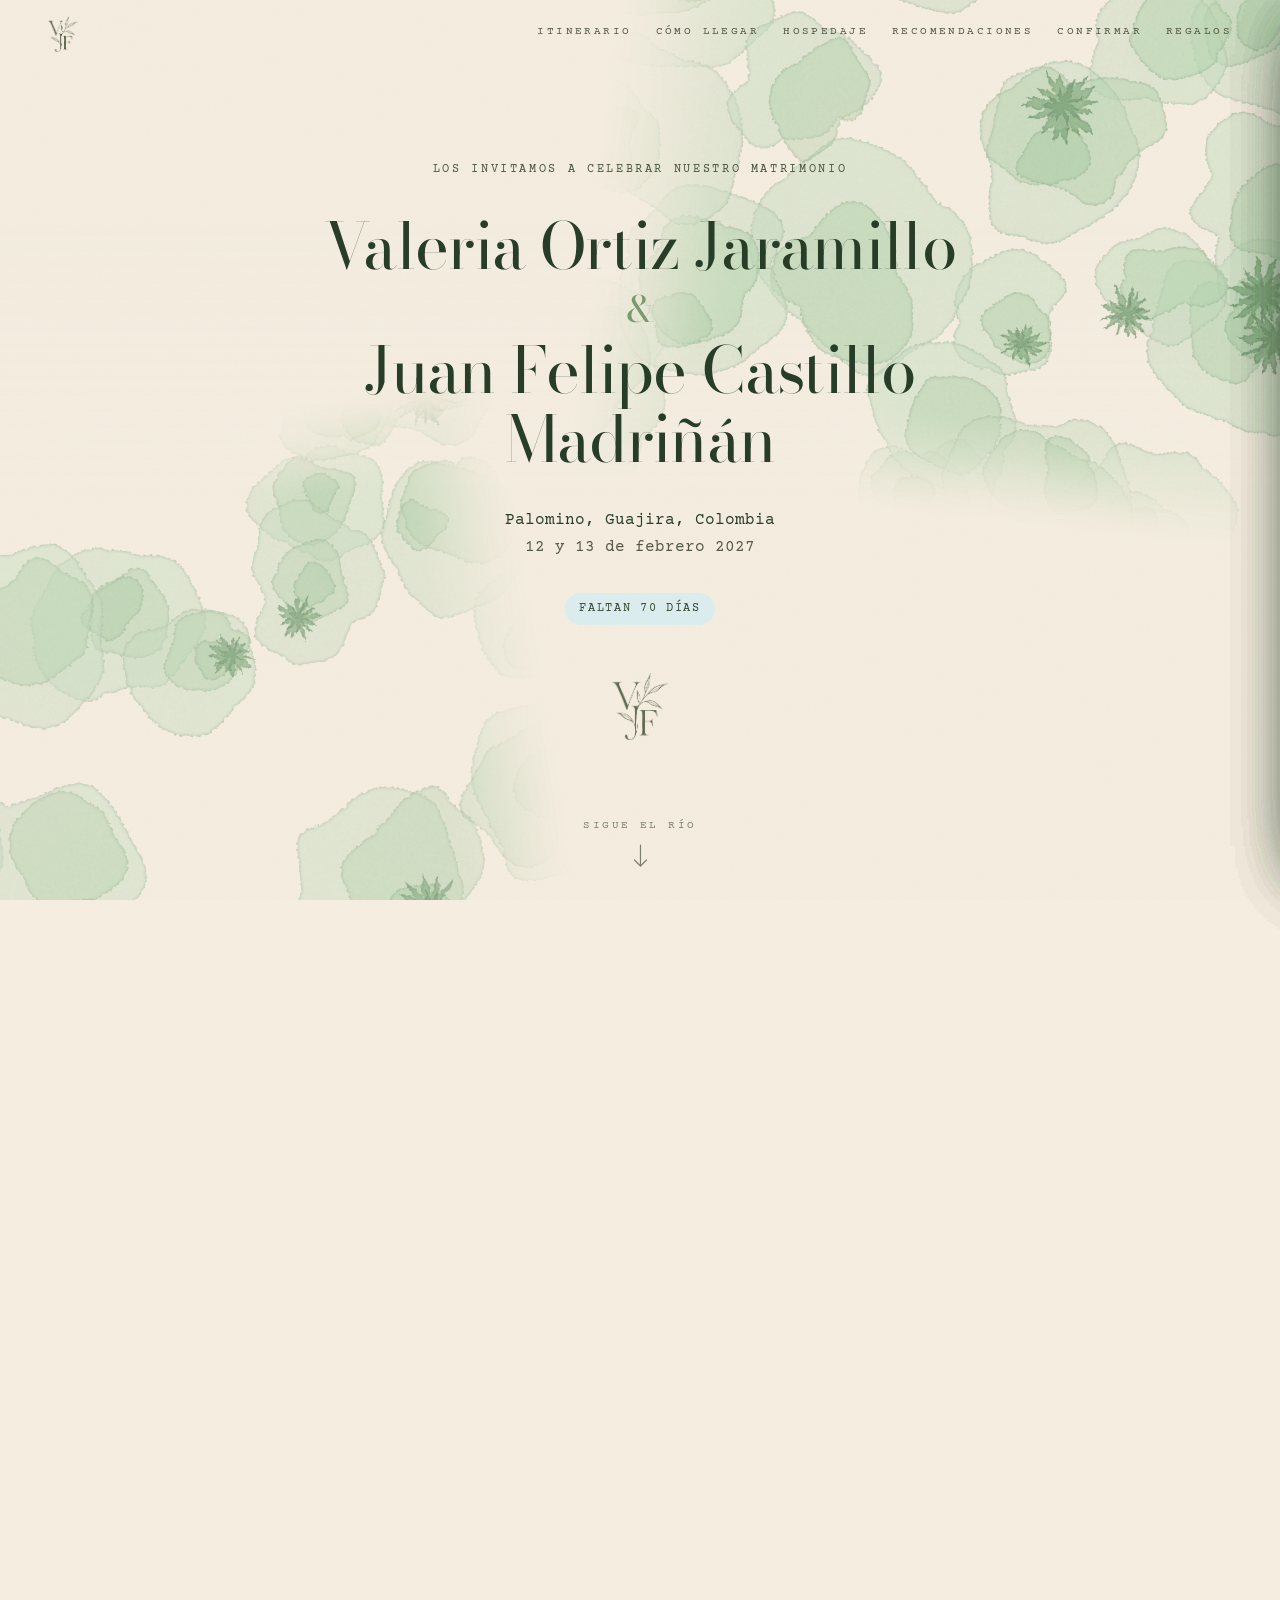
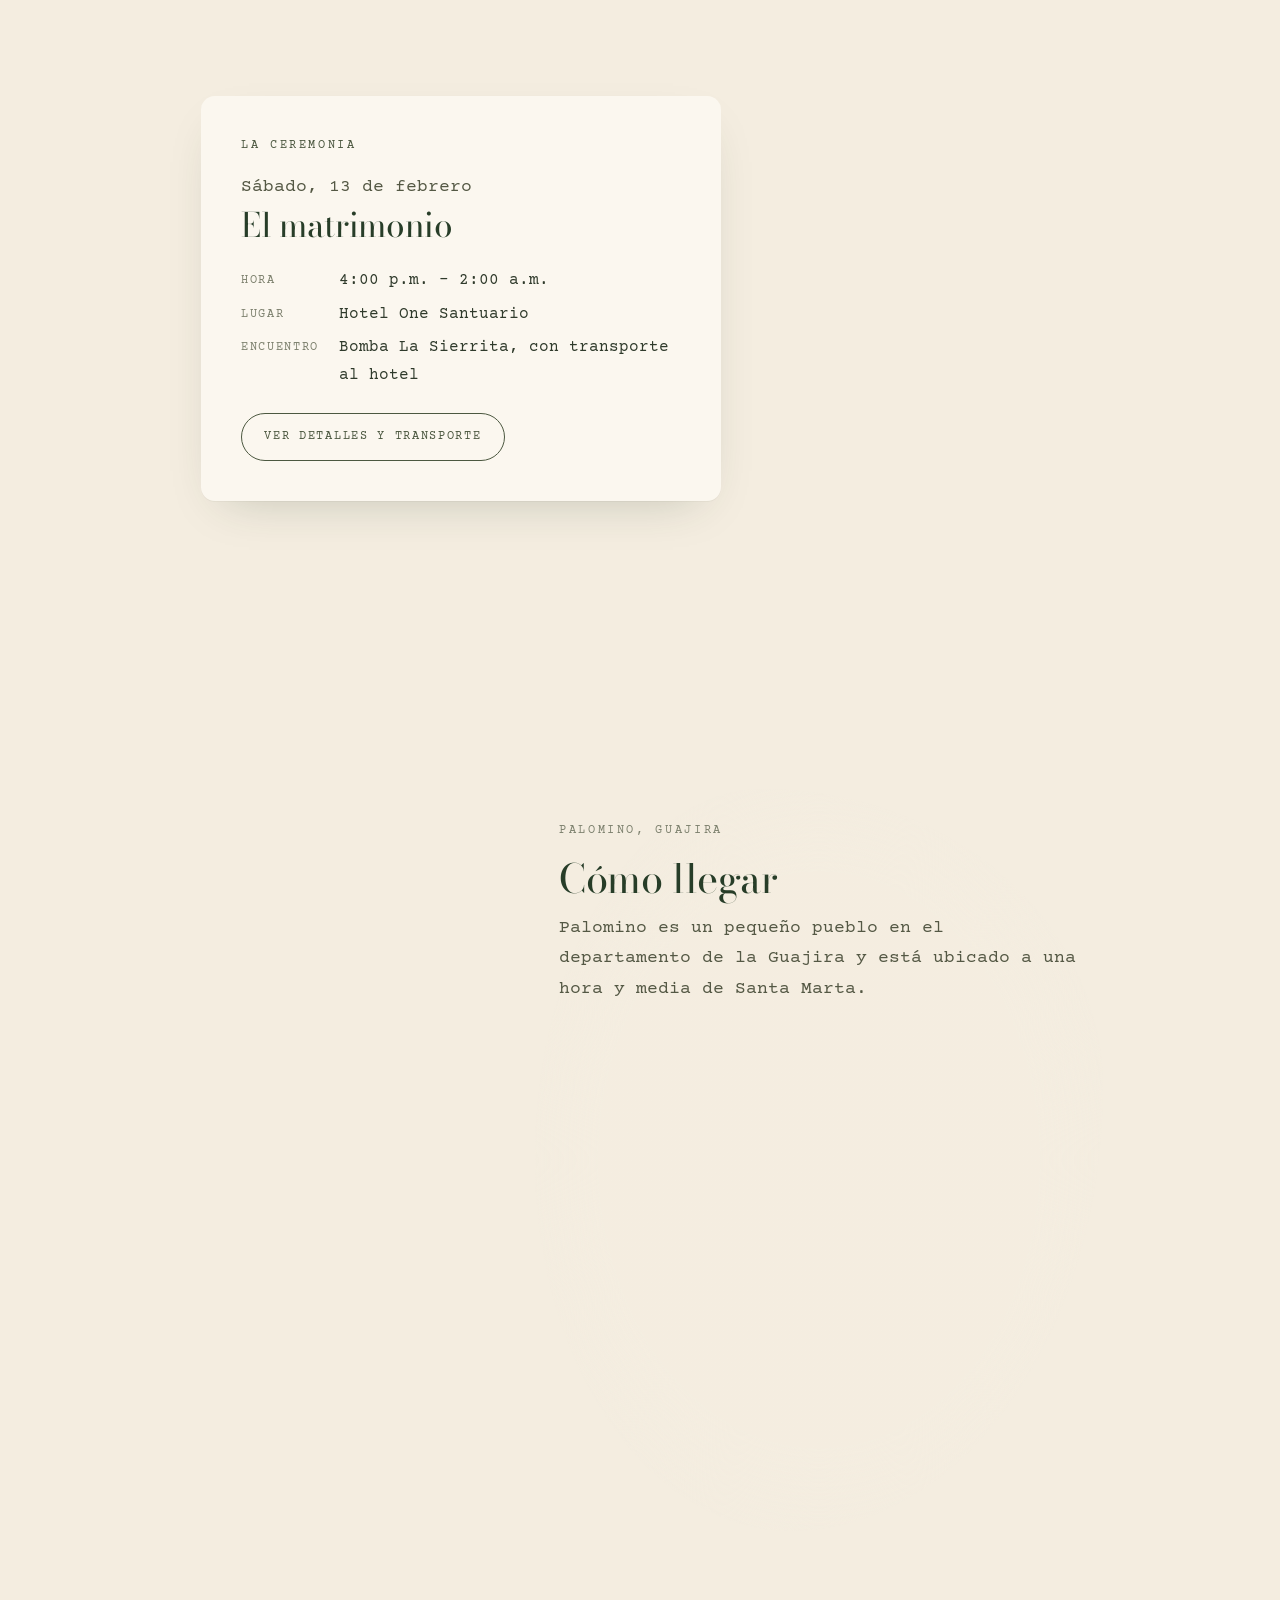
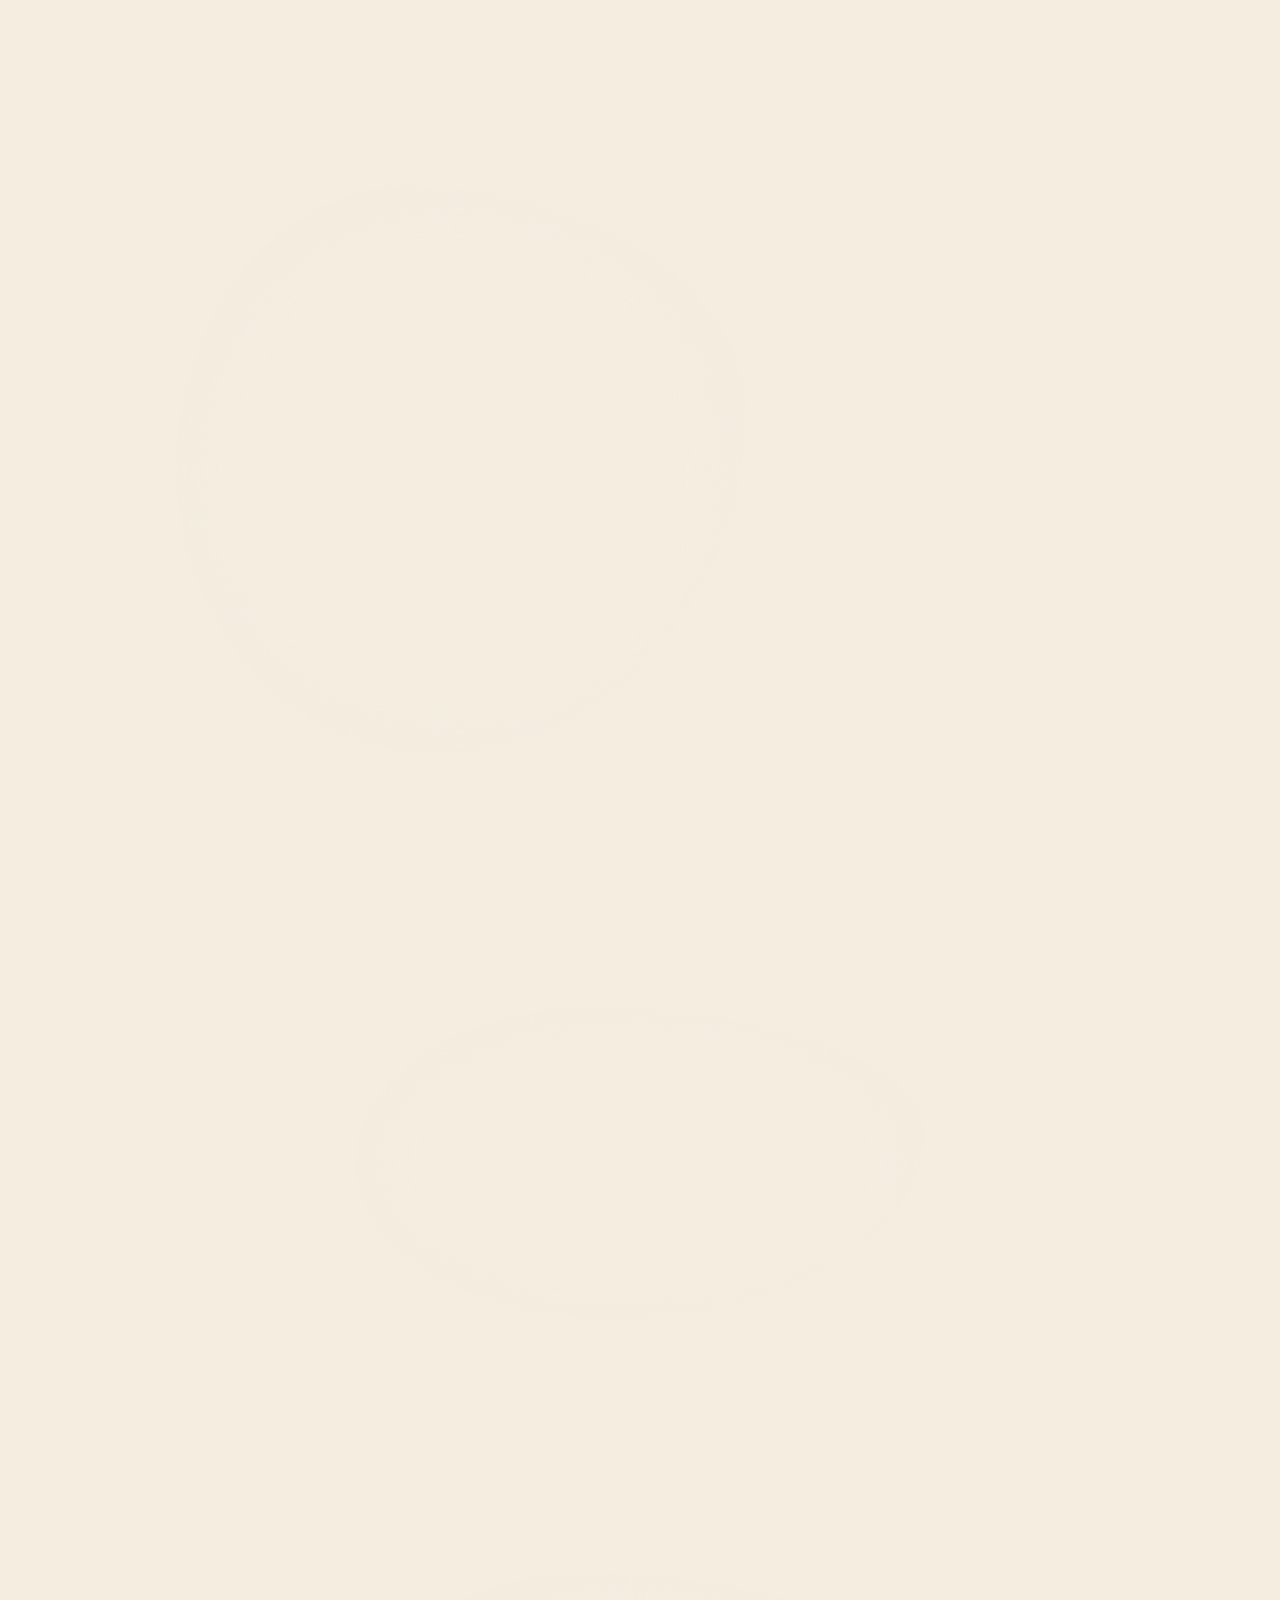
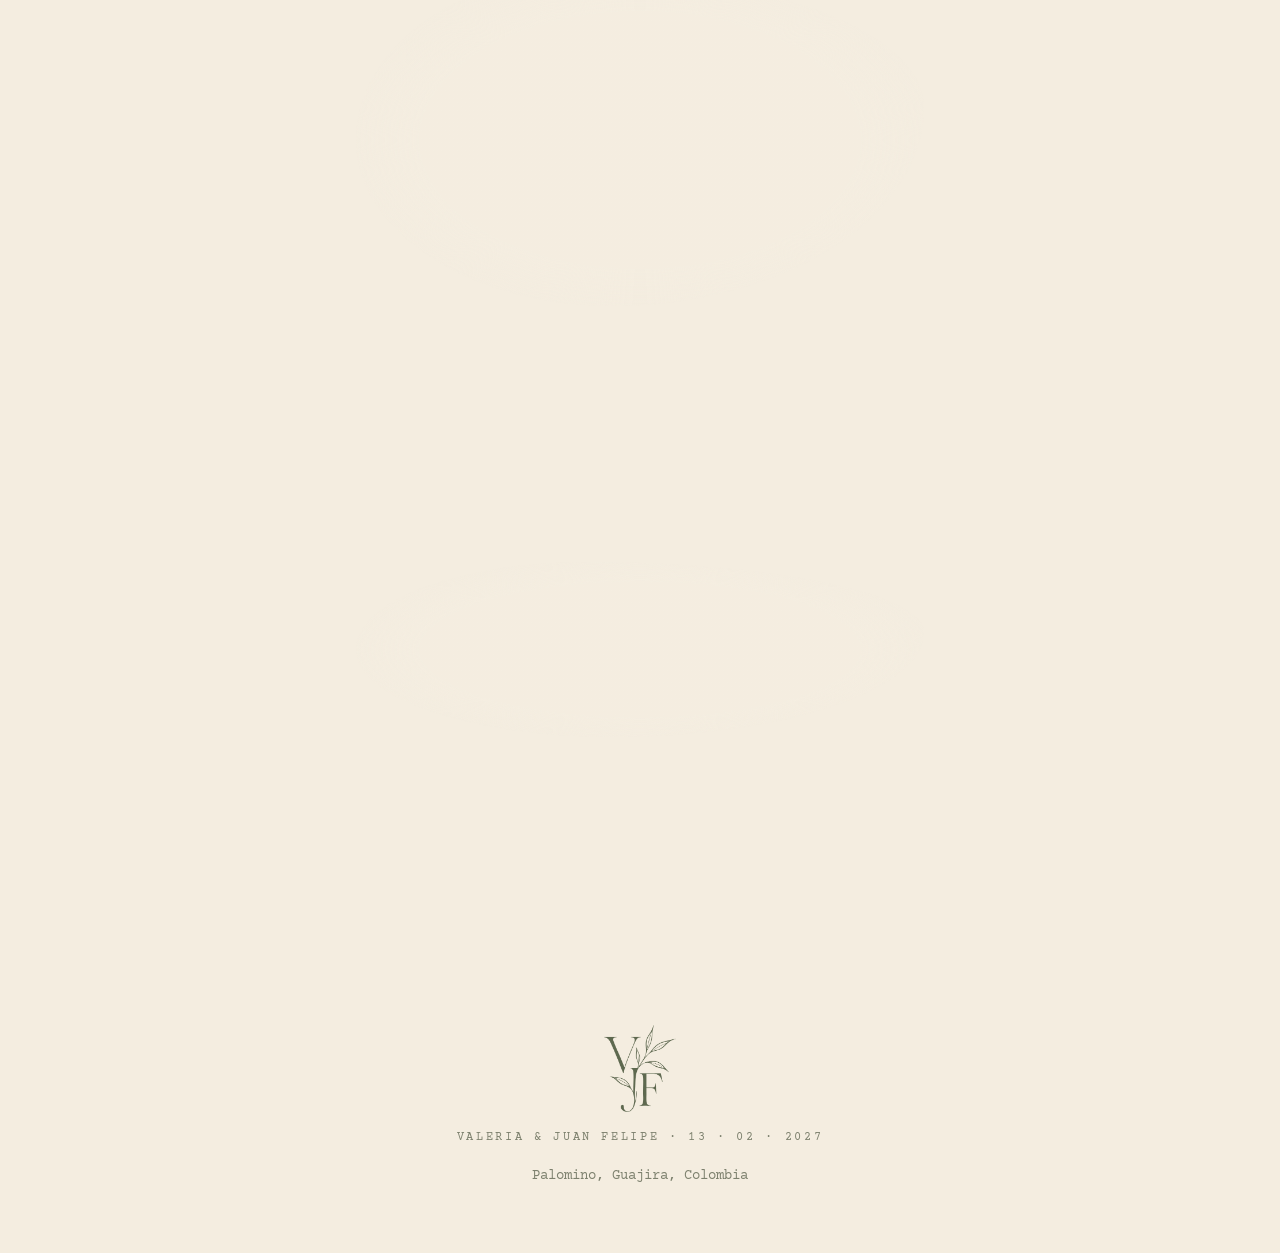
==== index.html @ 73ef0066 "Textos: itinerario, cómo vestirse dentro del matrimonio, cómo llegar con contactos, hospedaje, RSVP " ====
<!doctype html>
<html lang="es">
<head>
  <meta charset="utf-8">
  <meta name="viewport" content="width=device-width, initial-scale=1">
  <title>Valeria & Juan Felipe · 13 de febrero de 2027 · Palomino</title>
  <meta name="description" content="Valeria y Juan Felipe te invitan a celebrar su matrimonio en Palomino, Guajira, Colombia. 12 y 13 de febrero de 2027.">
  <link rel="icon" href="assets/img/logo-vjf.png" type="image/png">
  <link rel="preconnect" href="https://fonts.googleapis.com">
  <link rel="preconnect" href="https://fonts.gstatic.com" crossorigin>
  <link href="https://fonts.googleapis.com/css2?family=Bodoni+Moda:ital,opsz,wght@0,6..96,400;0,6..96,500;1,6..96,400&family=Courier+Prime:ital,wght@0,400;0,700;1,400&display=swap" rel="stylesheet">
  <link rel="stylesheet" href="css/tokens.css">
  <link rel="stylesheet" href="css/base.css">
  <link rel="stylesheet" href="css/components.css">
  <link rel="stylesheet" href="css/site.css">
</head>
<body>

<svg width="0" height="0" style="position:absolute" aria-hidden="true">
  <symbol id="i-leaf" viewBox="0 0 24 24"><path d="M4 20c0-9 5-15 16-16-1 11-7 16-16 16Z" fill="none" stroke="currentColor" stroke-width="1.2" stroke-linejoin="round"/><path d="M4 20c4-5 8-9 13-12" fill="none" stroke="currentColor" stroke-width="1.2" stroke-linecap="round"/></symbol>
  <symbol id="i-close" viewBox="0 0 24 24"><path d="M5 5l14 14M19 5L5 19" fill="none" stroke="currentColor" stroke-width="1.4" stroke-linecap="round"/></symbol>
  <symbol id="i-ext" viewBox="0 0 24 24"><path d="M7 17 17 7M9 7h8v8" fill="none" stroke="currentColor" stroke-width="1.4" stroke-linecap="round" stroke-linejoin="round"/></symbol>
  <symbol id="i-down" viewBox="0 0 14 24"><path d="M7 1v21M1 16l6 6 6-6" fill="none" stroke="currentColor" stroke-width="1.2" stroke-linecap="round" stroke-linejoin="round"/></symbol>
  <symbol id="i-vestido" viewBox="0 0 48 48"><path d="M18 6c0 4 2 6 6 6s6-2 6-6M18 6l-3 10 4 4M30 6l3 10-4 4M19 20c-4 6-8 14-9 22h28c-1-8-5-16-9-22M19 20h10M15 42c3-1 6-1 9-1s6 0 9 1" fill="none" stroke="currentColor" stroke-width="1.2" stroke-linecap="round" stroke-linejoin="round"/></symbol>
  <symbol id="i-guayabera" viewBox="0 0 48 48"><path d="M19 7h10l-5 6zM19 7l-9 4-3 10 7 2v17h20V23l7-2-3-10-9-4M19 7c0 5 5 9 5 9s5-4 5-9M24 16v24M17 25v12M31 25v12M20 25h2M26 25h2" fill="none" stroke="currentColor" stroke-width="1.2" stroke-linecap="round" stroke-linejoin="round"/></symbol>
  <symbol id="i-wa" viewBox="0 0 24 24"><path d="M12 3a9 9 0 0 0-7.8 13.5L3 21l4.6-1.2A9 9 0 1 0 12 3Z" fill="none" stroke="currentColor" stroke-width="1.3" stroke-linejoin="round"/><path d="M9 8.5c0 3.5 3 6.5 6.5 6.5l1-1.6-2-1-1 1a5 5 0 0 1-2.9-2.9l1-1-1-2L9 8.5Z" fill="currentColor"/></symbol>
</svg>

<nav class="nav" aria-label="Secciones">
  <a class="nav__brand" href="#inicio" aria-label="Inicio"><img src="assets/img/logo-vjf.png" alt="Monograma V y JF"></a>
  <div class="nav__links">
    <a href="#itinerario">Itinerario</a>
    <a href="#llegar">Cómo llegar</a>
    <a href="#hospedaje">Hospedaje</a>
    <a href="#recomendaciones">Recomendaciones</a>
    <a href="#rsvp">Confirmar</a>
    <a href="#regalos">Regalos</a>
  </div>
</nav>

<main class="stage" id="inicio">
  <!-- El río: se dibuja con JS siguiendo las secciones -->
  <svg class="river-master" id="river-master" aria-hidden="true"><path/></svg>
  <div class="river-reveal" id="river-reveal" aria-hidden="true"></div>
  <div class="flora" id="flora" aria-hidden="true"></div>

  <div class="section-wrap">

    <!-- ===================== HERO ===================== -->
    <header class="hero">
      <img class="hero__wash hero__wash--a" src="assets/img/wc/selva-01.png" alt="">
      <img class="hero__wash hero__wash--b" src="assets/img/wc/selva-02.png" alt="">
      <div class="hero__text reveal is-visible">
        <p class="eyebrow eyebrow--accent">Los invitamos a celebrar nuestro matrimonio</p>
        <div class="hero__names">
          <h1 class="display display--names">Valeria Ortiz Jaramillo</h1>
          <span class="display display--names hero__amp" aria-hidden="true">&amp;</span>
          <span class="sr-only">y</span>
          <h1 class="display display--names">Juan Felipe Castillo Madriñán</h1>
        </div>
        <p class="hero__place mono">
          <strong>Palomino, Guajira, Colombia</strong><br>
          12 y 13 de febrero 2027
        </p>
        <p class="hero__count"><span class="chip chip--river" id="countdown">Faltan … días</span></p>
        <img class="hero__mono" src="assets/img/logo-vjf.png" alt="">
      </div>
      <a class="hero__cue" href="#itinerario">Sigue el río <svg><use href="#i-down"/></svg></a>
    </header>

    <!-- ===================== ITINERARIO ===================== -->
    <section class="section section--left" id="itinerario" data-river="left">
      <div class="section__inner">
        <div class="section__head reveal">
          <p class="eyebrow">Dos días junto al río</p>
          <h2 class="display display--section">Itinerario</h2>
          <p class="lead">Un viernes para relajarse y un sábado para celebrar.</p>
        </div>

        <div class="days">
          <article class="paper day reveal" style="--i:1">
            <p class="eyebrow eyebrow--accent">Antes del sí</p>
            <p class="day__date">Viernes, 12 de febrero</p>
            <h3 class="display day__title">Tubbing por el río Don Diego</h3>
            <dl class="facts">
              <dt>Hora</dt>
              <dd>1:00 p.m. – 6:00 p.m.</dd>
              <dt>Encuentro</dt>
              <dd>Bomba de gasolina La Sierrita, Palomino</dd>
            </dl>
            <p class="day__actions"><button class="btn" data-drawer-open="drawer-viernes">Ver detalles y qué llevar</button></p>
          </article>

          <article class="paper day reveal" style="--i:2">
            <p class="eyebrow eyebrow--accent">La ceremonia</p>
            <p class="day__date">Sábado, 13 de febrero</p>
            <h3 class="display day__title">El matrimonio</h3>
            <dl class="facts">
              <dt>Hora</dt>
              <dd>4:00 p.m. – 2:00 a.m.</dd>
              <dt>Lugar</dt>
              <dd>Hotel One Santuario</dd>
              <dt>Encuentro</dt>
              <dd>Bomba La Sierrita, con transporte al hotel</dd>
            </dl>
            <p class="day__actions"><button class="btn" data-drawer-open="drawer-sabado">Ver detalles y transporte</button></p>
          </article>
        </div>
      </div>
    </section>

    <!-- ===================== CÓMO LLEGAR ===================== -->
    <section class="section section--right" id="llegar" data-river="right">
      <div class="section__inner veil">
        <div class="section__head reveal">
          <p class="eyebrow">Palomino, Guajira</p>
          <h2 class="display display--section">Cómo llegar</h2>
          <p class="lead">Palomino es un pequeño pueblo en el departamento de la Guajira y está ubicado a una hora y media de Santa Marta.</p>
        </div>
        <ol class="route reveal" style="--i:1">
          <li class="route__step"><div><b class="display display--sub">Vuela a Santa Marta</b><p class="small soft">Aeropuerto Simón Bolívar (SMR).</p></div></li>
          <li class="route__step"><div><b class="display display--sub">Llega hasta Palomino</b><p class="small soft">Puedes llegar en taxi, van o bus público desde el round point de Mamatoco.</p>
            <p class="small soft" style="margin-top: var(--s-2)">Para reservar un taxi o una van para varias personas sugerimos contactar a:</p>
            <ul class="contacts small">
              <li>Euclides · <a class="link" href="https://wa.me/573003419114" target="_blank" rel="noopener">+57 300 341 9114</a></li>
              <li>Jhon · <a class="link" href="https://wa.me/573024433691" target="_blank" rel="noopener">+57 302 443 3691</a></li>
              <li>Carlos · <a class="link" href="https://wa.me/573205939025" target="_blank" rel="noopener">+57 320 593 9025</a></li>
            </ul></div></li>
          <li class="route__step"><div><b class="display display--sub">Encuéntranos en la Bomba La Sierrita</b><p class="small soft">Nuestro punto de encuentro los dos días.</p></div></li>
        </ol>
        <p class="cluster reveal" style="--i:2; margin-top: var(--s-6)">
          <button class="btn" data-drawer-open="drawer-mapa">Ver mapa</button>
          <button class="btn btn--ghost" data-drawer-open="drawer-transporte">Transporte a la ceremonia</button>
        </p>
      </div>
    </section>

    <!-- ===================== HOSPEDAJE ===================== -->
    <section class="section section--left" id="hospedaje" data-river="left">
      <div class="section__inner veil">
        <div class="section__head reveal">
          <p class="eyebrow">Quédate en Palomino</p>
          <h2 class="display display--section">Dónde hospedarse</h2>
          <p class="lead">Hay muchos hoteles y hostales y estos son nuestros recomendados.</p>
        </div>
        <ul class="list-cards reveal" style="--i:1">
          <li class="list-card"><div><span class="list-card__title">Casa Coraje</span><p class="meta">15% de descuento para invitados</p></div><a class="btn btn--ghost" href="https://www.instagram.com/casacoraje/" target="_blank" rel="noopener">Ver <svg><use href="#i-ext"/></svg></a></li>
          <li class="list-card"><div><span class="list-card__title">Naio Hotels</span><p class="meta">Palomino</p></div><a class="btn btn--ghost" href="https://www.naiohotels.com/es/" target="_blank" rel="noopener">Ver <svg><use href="#i-ext"/></svg></a></li>
          <li class="list-card"><div><span class="list-card__title">Casa del Pavo Real</span><p class="meta">Palomino</p></div><a class="btn btn--ghost" href="https://www.casadelpavoreal.com/" target="_blank" rel="noopener">Ver <svg><use href="#i-ext"/></svg></a></li>
        </ul>
      </div>
    </section>

    <!-- ===================== RECOMENDACIONES ===================== -->
    <section class="section section--center" id="recomendaciones" data-river="center">
      <div class="section__inner veil">
        <div class="section__head reveal">
          <p class="eyebrow">Planes en Palomino</p>
          <h2 class="display display--section">Recomendaciones</h2>
        </div>
        <div class="leaf-rule reveal" style="--i:1"><svg><use href="#i-leaf"/></svg></div>
        <p class="reveal" style="--i:2; margin-top: var(--s-5)">Cuando se acerque la fecha te recomendaremos planes, restaurantes y actividades para hacer en tu visita a Palomino.</p>
      </div>
    </section>

    <!-- ===================== RSVP ===================== -->
    <section class="section section--center" id="rsvp" data-river="center">
      <div class="section__inner rsvp veil">
        <div class="reveal">
          <p class="eyebrow">Queremos saber que vienes</p>
          <h2 class="display display--section" style="margin-top:.5rem">Confirma tu asistencia</h2>
          <p class="lead" style="margin-top: var(--s-4)">Haz click acá para confirmar tu asistencia. Te recomendamos avisarnos antes del 10 de diciembre.</p>
        </div>
        <div class="rsvp__actions reveal" style="--i:1">
          <a class="btn btn--solid" href="https://wa.me/573144828764?text=Hola%2C%20confirmo%20mi%20asistencia%20al%20matrimonio%20de%20Valeria%20y%20Juan%20Felipe" target="_blank" rel="noopener"><svg><use href="#i-wa"/></svg> Confirmar por WhatsApp</a>
        </div>
      </div>
    </section>

    <!-- ===================== REGALOS ===================== -->
    <section class="section section--center" id="regalos" data-river="center">
      <div class="section__inner veil" style="text-align:center">
        <div class="section__head reveal">
          <p class="eyebrow">Regalos</p>
          <h2 class="display display--section">Lluvia de sobres</h2>
        </div>
      </div>
    </section>

  </div>
</main>

<footer class="footer">
  <img src="assets/img/logo-vjf.png" alt="Monograma V y JF">
  <p class="eyebrow">Valeria &amp; Juan Felipe · 13 · 02 · 2027</p>
  <p class="meta">Palomino, Guajira, Colombia</p>
</footer>

<!-- ===================== DRAWERS ===================== -->
<div class="drawer-backdrop" data-drawer-close></div>

<aside class="drawer" id="drawer-viernes" aria-hidden="true" aria-labelledby="drawer-viernes-title">
  <div class="drawer__head">
    <div><p class="eyebrow">Viernes 12 · 1:00 p.m.</p><h3 class="display display--sub" id="drawer-viernes-title">Tubbing por el río Don Diego</h3></div>
    <button class="drawer__close" data-drawer-close aria-label="Cerrar"><svg><use href="#i-close"/></svg></button>
  </div>
  <div class="drawer__body stack-lg">
    <div class="stack">
      <p class="soft">Te invitamos a disfrutar una tarde en el río, en un plan que nos encanta.</p>
      <p>Entre monos aulladores y garzas de colores, rodeados de primos, tíos y amigos, recorreremos lentamente el río en neumáticos hasta llegar a su encuentro con el mar. Luego disfrutaremos de una tarde de playa con música, empanadas y cerveza.</p>
    </div>
    <dl class="facts">
      <dt>Encuentro</dt>
      <dd>Bomba de gasolina La Sierrita, Palomino · <a class="link" href="https://www.google.com/maps/search/Bomba+La+Sierrita+Palomino" target="_blank" rel="noopener">ver en Google Maps</a></dd>
      <dt>Cómo es</dt>
      <dd>Saldremos todos juntos en un bus hasta el río Don Diego. Después, haremos una caminata suave de unos 25 minutos por la Sierra hasta una playa escondida donde arrancaremos el descenso por el río.</dd>
    </dl>
    <div>
      <p class="eyebrow eyebrow--accent">¿Qué llevar?</p>
      <ul class="checklist">
        <li>Vestido de baño</li>
        <li>Sombrero</li>
        <li>Recomendamos camiseta manga larga para protegerse del sol</li>
        <li>Lo que no quieras mojar podrá ir en una lancha</li>
      </ul>
    </div>
  </div>
</aside>

<aside class="drawer" id="drawer-sabado" aria-hidden="true" aria-labelledby="drawer-sabado-title">
  <div class="drawer__head">
    <div><p class="eyebrow">Sábado 13 · 4:00 p.m.</p><h3 class="display display--sub" id="drawer-sabado-title">El matrimonio</h3></div>
    <button class="drawer__close" data-drawer-close aria-label="Cerrar"><svg><use href="#i-close"/></svg></button>
  </div>
  <div class="drawer__body stack-lg">
    <div class="stack">
      <p>Inmersos en el corazón de la Sierra, en una playa de río, y con la naturaleza de testigo, se llevará a cabo la ceremonia a las 4:00 p.m. La fiesta sigue hasta las 2:00 a.m.</p>
    </div>
    <dl class="facts">
      <dt>Lugar</dt><dd>Hotel One Santuario, a 2 km de la principal, frente al río Palomino · <a class="link" href="https://maps.app.goo.gl/7ZkuoeTQYC2sWVmMA" target="_blank" rel="noopener">ver en Google Maps</a></dd>
      <dt>Encuentro</dt><dd>Bomba de gasolina La Sierrita, Palomino · <a class="link" href="https://www.google.com/maps/search/Bomba+La+Sierrita+Palomino" target="_blank" rel="noopener">ver en Google Maps</a></dd>
      <dt>Tiempo</dt><dd>De la bomba al hotel son unos 30 minutos. Planea con tiempo.</dd>
    </dl>
    <div>
      <p class="eyebrow eyebrow--accent">Transporte</p>
      <p>La carretera al hotel es de difícil acceso. Para quienes requieran transporte, el equipo de logística se comunicará con ustedes para coordinar las camionetas desde la Bomba La Sierrita. Ese mismo transporte los regresará en la noche a su hotel.</p>
    </div>
    <div>
      <p class="eyebrow eyebrow--accent">Cómo vestirse</p>
      <p>La ceremonia es sobre arena y piedritas, a la orilla del agua.</p>
      <p class="cluster" style="margin-top: var(--s-3)">
        <button class="btn" data-drawer-open="drawer-mujeres">Mujeres</button>
        <button class="btn" data-drawer-open="drawer-hombres">Hombres</button>
      </p>
    </div>
  </div>
</aside>

<aside class="drawer" id="drawer-transporte" aria-hidden="true" aria-labelledby="drawer-transporte-title">
  <div class="drawer__head">
    <div><p class="eyebrow">Sábado 13</p><h3 class="display display--sub" id="drawer-transporte-title">Transporte a la ceremonia</h3></div>
    <button class="drawer__close" data-drawer-close aria-label="Cerrar"><svg><use href="#i-close"/></svg></button>
  </div>
  <div class="drawer__body stack-lg">
    <p>El Hotel One Santuario está a 2 kilómetros de la principal por una carretera de difícil acceso. Por eso ofrecemos transporte desde nuestro punto de encuentro.</p>
    <ol class="route">
      <li class="route__step"><div><b class="display display--sub">Llega a la Bomba La Sierrita</b><p class="small soft">En Palomino, sobre la Troncal. Calcula unos 30 minutos desde allí hasta el hotel.</p></div></li>
      <li class="route__step"><div><b class="display display--sub">Sube a las camionetas</b><p class="small soft">El equipo de logística se comunicará contigo para coordinar la hora de salida.</p></div></li>
      <li class="route__step"><div><b class="display display--sub">Regreso en la noche</b><p class="small soft">El mismo transporte te lleva de vuelta a tu hotel.</p></div></li>
    </ol>
    <p class="cluster">
      <a class="btn" href="https://www.google.com/maps/search/Bomba+La+Sierrita+Palomino" target="_blank" rel="noopener">Bomba La Sierrita <svg><use href="#i-ext"/></svg></a>
      <a class="btn" href="https://maps.app.goo.gl/7ZkuoeTQYC2sWVmMA" target="_blank" rel="noopener">Hotel One Santuario <svg><use href="#i-ext"/></svg></a>
    </p>
  </div>
</aside>

<aside class="drawer" id="drawer-mapa" aria-hidden="true" aria-labelledby="drawer-mapa-title">
  <div class="drawer__head">
    <div><p class="eyebrow">Mapa</p><h3 class="display display--sub" id="drawer-mapa-title">Palomino y alrededores</h3></div>
    <button class="drawer__close" data-drawer-close aria-label="Cerrar"><svg><use href="#i-close"/></svg></button>
  </div>
  <div class="drawer__body stack">
    <iframe class="map-frame" title="Mapa de Palomino" loading="lazy" referrerpolicy="no-referrer-when-downgrade" src="https://www.google.com/maps?q=Palomino,+La+Guajira,+Colombia&z=13&output=embed"></iframe>
    <dl class="facts">
      <dt>Encuentro</dt><dd>Bomba de gasolina La Sierrita, sobre la Troncal, en Palomino.</dd>
      <dt>Ceremonia</dt><dd>Hotel One Santuario, a 2 km de la principal, frente al río Palomino · <a class="link" href="https://maps.app.goo.gl/7ZkuoeTQYC2sWVmMA" target="_blank" rel="noopener">ver en Google Maps</a></dd>
      <dt>Tubbing</dt><dd>Río Don Diego, a unos minutos en bus desde la bomba.</dd>
    </dl>
    <a class="btn" href="https://www.google.com/maps/place/Palomino,+La+Guajira" target="_blank" rel="noopener">Abrir en Google Maps <svg><use href="#i-ext"/></svg></a>
  </div>
</aside>

<aside class="drawer" id="drawer-mujeres" aria-hidden="true" aria-labelledby="drawer-mujeres-title">
  <div class="drawer__head">
    <div><p class="eyebrow">Cómo vestirse</p><h3 class="display display--sub" id="drawer-mujeres-title">Ideas para ellas</h3></div>
    <button class="drawer__close" data-drawer-close aria-label="Cerrar"><svg><use href="#i-close"/></svg></button>
  </div>
  <div class="drawer__body stack">
    <p>Vestido largo y zapatos elegantes que sean aptos para caminar en terrenos inestables como arena y piedritas.</p>
    <p class="cluster"><span class="chip">Vestido largo</span><span class="chip">Telas livianas</span><span class="chip chip--sand">Suela plana o bloque</span></p>
    <div class="inspo">
      <div class="inspo__item"><img src="assets/img/vestir/mujeres-01.jpg" alt="Vestido largo plisado verde lima, en la arena" loading="lazy"></div>
      <div class="inspo__item"><img src="assets/img/vestir/mujeres-02.jpg" alt="Vestido largo plisado en verdes y dorados" loading="lazy"></div>
      <div class="inspo__item"><img src="assets/img/vestir/mujeres-03.jpg" alt="Vestido largo vinotinto con volantes" loading="lazy"></div>
      <div class="inspo__item"><img src="assets/img/vestir/mujeres-04.jpg" alt="Vestido largo fucsia con falda plisada, entre plátanos" loading="lazy"></div>
      <div class="inspo__item"><img src="assets/img/vestir/mujeres-05.jpg" alt="Vestido largo estampado en rojos, de un hombro" loading="lazy"></div>
      <div class="inspo__item"><img src="assets/img/vestir/mujeres-06.jpg" alt="Vestido largo naranja con volantes, en la selva" loading="lazy"></div>
    </div>
  </div>
</aside>

<aside class="drawer" id="drawer-hombres" aria-hidden="true" aria-labelledby="drawer-hombres-title">
  <div class="drawer__head">
    <div><p class="eyebrow">Cómo vestirse</p><h3 class="display display--sub" id="drawer-hombres-title">Ideas para ellos</h3></div>
    <button class="drawer__close" data-drawer-close aria-label="Cerrar"><svg><use href="#i-close"/></svg></button>
  </div>
  <div class="drawer__body stack">
    <p>Guayabera blanca con pantalón beige.</p>
    <p class="soft">Pantalón de lino o algodón y zapato cerrado cómodo.</p>
    <p class="cluster"><span class="chip">Guayabera blanca</span><span class="chip">Pantalón beige</span><span class="chip chip--sand">Lino</span></p>
    <div class="inspo">
      <div class="inspo__item"><img src="assets/img/vestir/hombres-01.jpg" alt="Guayabera blanca de lino y pantalón beige, frente al mar" loading="lazy"></div>
    </div>
  </div>
</aside>

<script src="js/river.js" defer></script>
<script src="js/drawers.js" defer></script>
<script src="js/main.js" defer></script>
</body>
</html>
---- css/tokens.css ----
/* ============================================================
   V & JF · Design tokens
   Palomino, Guajira · 13 de febrero de 2027
   Paleta tomada de: moodboard, acuarela del río, logo e invitación.
   ============================================================ */
:root {
  /* --- Arena (fondos y papel) ------------------------------- */
  --sand-0:   #FBF7EF;   /* papel de la invitación, tarjetas */
  --sand-50:  #F4EDE0;   /* fondo de página: "arena suave" */
  --sand-100: #ECE2CF;   /* sobre, superficies secundarias */
  --sand-200: #DECFB4;   /* bordes suaves, separadores */
  --sand-300: #C9AB8A;   /* arena del moodboard, acento cálido */
  --cream:    #ECD7BE;   /* crema del moodboard */

  /* --- Verdes (selva) --------------------------------------- */
  --green-950: #273D28;  /* verde profundo del moodboard, sobre */
  --green-800: #3A4A33;
  --green-700: #4C5840;  /* verde del logo y del texto de la invitación */
  --green-600: #5E6E4C;
  --green-500: #7C9A6B;
  --green-400: #96BD8C;
  --green-300: #B4D8B4;  /* copas de la acuarela */
  --green-200: #CCE4CC;  /* copas claras */
  --green-100: #E4F0D8;  /* velo de selva */

  /* --- Acentos ---------------------------------------------- */
  --olive:      #817633; /* oliva del moodboard */
  --terracotta: #AF5137; /* terracota del moodboard: usar con moderación */

  /* --- Río -------------------------------------------------- */
  --river-300:  #9CC3CC; /* línea de agua */
  --river-200:  #BFDDE3; /* cauce */
  --river-100:  #DCEDEF; /* brillo */
  --river-sand: #F3E9C4; /* orilla de arena en la acuarela */

  /* --- Tinta ------------------------------------------------ */
  --ink:       #2F3A2B;
  --ink-soft:  #545844;
  --ink-muted: #7D816E;
  --line:      rgba(76, 88, 64, 0.18);
  --line-strong: rgba(76, 88, 64, 0.38);

  /* --- Semánticos ------------------------------------------- */
  --bg:          var(--sand-50);
  --surface:     var(--sand-0);
  --surface-2:   var(--sand-100);
  --text:        var(--ink);
  --text-soft:   var(--ink-soft);
  --text-muted:  var(--ink-muted);
  --accent:      var(--green-700);
  --accent-deep: var(--green-950);
  --accent-warm: var(--terracotta);

  /* --- Tipografía ------------------------------------------- */
  --font-display: "Bodoni Moda", "Didot", "Bodoni 72", Georgia, serif;
  --font-mono:    "Courier Prime", "Courier New", Courier, monospace;

  --fs-2xs:  0.6875rem;                 /* 11px  etiquetas muy pequeñas */
  --fs-xs:   0.75rem;                   /* 12px  eyebrow */
  --fs-sm:   0.875rem;                  /* 14px  meta, nav */
  --fs-base: 1rem;                      /* 16px  cuerpo */
  --fs-md:   1.125rem;                  /* 18px  cuerpo destacado */
  --fs-lg:   1.375rem;                  /* 22px  subtítulos */
  --fs-xl:   clamp(1.75rem, 1.2rem + 2.2vw, 2.5rem);   /* títulos de sección */
  --fs-2xl:  clamp(2.25rem, 1.4rem + 4vw, 4rem);       /* nombres */
  --fs-3xl:  clamp(2.75rem, 1.5rem + 6vw, 5.5rem);     /* hero */

  --lh-tight: 1.08;
  --lh-snug:  1.3;
  --lh-base:  1.7;
  --tracking-wide:  0.14em;
  --tracking-wider: 0.22em;

  /* --- Espacio ---------------------------------------------- */
  --s-1: 0.25rem;  --s-2: 0.5rem;  --s-3: 0.75rem; --s-4: 1rem;
  --s-5: 1.5rem;   --s-6: 2rem;    --s-7: 3rem;    --s-8: 4rem;
  --s-9: 6rem;     --s-10: 8rem;   --s-11: 12rem;  --s-12: 16rem;

  --measure: 34rem;        /* ancho máximo de lectura */
  --container: 72rem;
  --gutter: clamp(1rem, 4vw, 3rem);

  /* --- Forma ------------------------------------------------ */
  --r-sm:   4px;
  --r-md:   14px;
  --r-lg:   24px;
  --r-pill: 999px;
  --r-blob: 48% 52% 55% 45% / 52% 44% 56% 48%;   /* forma orgánica de piedra */

  --shadow-paper: 0 1px 0 rgba(76,88,64,.05), 0 18px 48px -24px rgba(39,61,40,.28);
  --shadow-drawer: -24px 0 64px -32px rgba(39,61,40,.35);

  /* --- Movimiento ------------------------------------------- */
  --ease-soft:  cubic-bezier(.22,.61,.36,1);
  --ease-out:   cubic-bezier(.16,1,.3,1);
  --ease-river: cubic-bezier(.4,0,.2,1);
  --dur-fast:   .35s;
  --dur-base:   .9s;
  --dur-slow:   1.6s;
  --dur-river:  2.4s;
  --reveal-distance: 28px;

  /* --- Capas ------------------------------------------------ */
  --z-river: 0;
  --z-flora: 1;
  --z-content: 2;
  --z-nav: 20;
  --z-drawer: 50;
}
---- css/base.css ----
/* ============================================================
   Base: reset, papel, tipografía
   ============================================================ */
*, *::before, *::after { box-sizing: border-box; }
html { scroll-behavior: smooth; -webkit-text-size-adjust: 100%; }
body {
  margin: 0;
  background: var(--bg);
  color: var(--text);
  font-family: var(--font-mono);
  font-size: var(--fs-base);
  line-height: var(--lh-base);
  -webkit-font-smoothing: antialiased;
  overflow-x: hidden;
}
/* textura de papel hecho a mano, muy sutil */
body::before {
  content: "";
  position: fixed; inset: 0;
  pointer-events: none;
  z-index: 100;
  opacity: .5;
  mix-blend-mode: multiply;
  background-image: url("data:image/svg+xml;utf8,<svg xmlns='http://www.w3.org/2000/svg' width='300' height='300'><filter id='n'><feTurbulence type='fractalNoise' baseFrequency='.9' numOctaves='3' stitchTiles='stitch'/><feColorMatrix values='0 0 0 0 .55  0 0 0 0 .52  0 0 0 0 .42  0 0 0 .07 0'/></filter><rect width='100%' height='100%' filter='url(%23n)'/></svg>");
}
img, svg { display: block; max-width: 100%; }
a { color: inherit; text-decoration: none; }
p { margin: 0 0 var(--s-4); }
p:last-child { margin-bottom: 0; }
h1, h2, h3, h4 { margin: 0; font-weight: 400; }
ul { margin: 0; padding: 0; list-style: none; }
button { font: inherit; color: inherit; background: none; border: 0; cursor: pointer; }
:focus-visible { outline: 2px solid var(--green-500); outline-offset: 3px; border-radius: 2px; }
::selection { background: var(--green-200); color: var(--green-950); }

/* --- Escala tipográfica ------------------------------------ */
.display { font-family: var(--font-display); font-weight: 400; line-height: var(--lh-tight); letter-spacing: -0.01em; color: var(--accent-deep); }
.display--hero { font-size: var(--fs-3xl); }
.display--names { font-size: var(--fs-2xl); }
.display--section { font-size: var(--fs-xl); }
.display--sub { font-size: var(--fs-lg); line-height: var(--lh-snug); }


.mono { font-family: var(--font-mono); }
.eyebrow {
  font-family: var(--font-mono);
  font-size: var(--fs-xs);
  letter-spacing: var(--tracking-wider);
  text-transform: uppercase;
  color: var(--text-muted);
}
.eyebrow--accent { color: var(--accent); }
.lead { font-size: var(--fs-md); color: var(--text-soft); }
.meta { font-size: var(--fs-sm); color: var(--text-muted); }
.small { font-size: var(--fs-sm); }
.measure { max-width: var(--measure); }
.center { text-align: center; }
.muted { color: var(--text-muted); }
.soft { color: var(--text-soft); }

/* --- Layout ------------------------------------------------- */
.container { width: min(100% - 2 * var(--gutter), var(--container)); margin-inline: auto; }
.stack > * + * { margin-top: var(--s-4); }
.stack-lg > * + * { margin-top: var(--s-6); }
.cluster { display: flex; flex-wrap: wrap; gap: var(--s-3); align-items: center; }
.sr-only { position: absolute; width: 1px; height: 1px; overflow: hidden; clip: rect(0 0 0 0); white-space: nowrap; }

/* --- Movimiento respetuoso ---------------------------------- */
@media (prefers-reduced-motion: reduce) {
  html { scroll-behavior: auto; }
  *, *::before, *::after { animation-duration: .01ms !important; transition-duration: .01ms !important; }
}
---- css/components.css ----
/* ============================================================
   Componentes
   ============================================================ */

/* --- Botones ------------------------------------------------ */
.btn {
  display: inline-flex; align-items: center; gap: var(--s-2);
  padding: .8rem 1.4rem;
  border: 1px solid var(--accent);
  border-radius: var(--r-pill);
  font-family: var(--font-mono);
  font-size: var(--fs-xs);
  letter-spacing: var(--tracking-wide);
  text-transform: uppercase;
  color: var(--accent);
  background: transparent;
  transition: background var(--dur-fast) var(--ease-soft), color var(--dur-fast) var(--ease-soft), transform var(--dur-fast) var(--ease-soft);
}
.btn:hover { background: var(--accent); color: var(--sand-0); }
.btn:active { transform: translateY(1px); }
.btn--solid { background: var(--accent); color: var(--sand-0); }
.btn--solid:hover { background: var(--accent-deep); border-color: var(--accent-deep); }
.btn--warm { border-color: var(--accent-warm); color: var(--accent-warm); }
.btn--warm:hover { background: var(--accent-warm); color: var(--sand-0); }
.btn--ghost { border-color: transparent; padding-inline: .5rem; }
.btn--ghost:hover { background: transparent; color: var(--accent-deep); }
.btn--ghost:hover .btn__underline { transform: scaleX(1); }
.btn svg { width: 1em; height: 1em; }

/* enlace con subrayado que crece */
.link {
  position: relative; color: var(--accent);
  background-image: linear-gradient(currentColor, currentColor);
  background-size: 100% 1px; background-repeat: no-repeat; background-position: 0 100%;
  transition: background-size var(--dur-fast) var(--ease-soft);
}
.link:hover { background-size: 0% 1px; }

/* --- Chips y etiquetas -------------------------------------- */
.chip {
  display: inline-flex; align-items: center; gap: .5em;
  padding: .35rem .9rem;
  border-radius: var(--r-pill);
  background: var(--green-100);
  color: var(--green-800);
  font-size: var(--fs-xs); letter-spacing: var(--tracking-wide); text-transform: uppercase;
}
.chip--sand { background: var(--sand-100); color: var(--text-soft); }
.chip--river { background: var(--river-100); color: var(--green-800); }
.chip--outline { background: transparent; border: 1px solid var(--line-strong); }

/* --- Papel (tarjetas) --------------------------------------- */
.paper {
  background: var(--surface);
  border-radius: var(--r-md);
  box-shadow: var(--shadow-paper);
  padding: clamp(1.5rem, 4vw, 2.75rem);
  position: relative;
}
.paper--flat { box-shadow: none; border: 1px solid var(--line); }
.paper--sand { background: var(--surface-2); }
.paper--torn { border-radius: var(--r-lg); }

/* --- Separador con hoja ------------------------------------- */
.leaf-rule {
  display: flex; align-items: center; gap: var(--s-4);
  color: var(--green-500);
}
.leaf-rule::before, .leaf-rule::after { content: ""; flex: 1; height: 1px; background: var(--line); }
.leaf-rule svg { width: 28px; height: 28px; flex: none; }

/* --- Línea de tiempo ---------------------------------------- */
.timeline { position: relative; padding-left: 2rem; }
.timeline::before { content: ""; position: absolute; left: .45rem; top: .6rem; bottom: .6rem; width: 1px; background: var(--line-strong); }
.timeline__item { position: relative; padding-bottom: var(--s-6); }
.timeline__item:last-child { padding-bottom: 0; }
.timeline__item::before {
  content: ""; position: absolute; left: -2rem; top: .55rem;
  width: .95rem; height: .95rem; border-radius: var(--r-blob);
  background: var(--green-300); border: 2px solid var(--sand-0);
  box-shadow: 0 0 0 1px var(--green-500);
}
.timeline__time { font-size: var(--fs-xs); letter-spacing: var(--tracking-wide); text-transform: uppercase; color: var(--accent); }
.timeline__title { font-family: var(--font-display); font-size: var(--fs-lg); color: var(--accent-deep); margin: .2rem 0 .4rem; }

/* --- Definiciones (Lugar / Punto de encuentro) --------------- */
.facts { display: grid; grid-template-columns: max-content 1fr; gap: .4rem 1.25rem; }
.facts dt { font-size: var(--fs-xs); letter-spacing: var(--tracking-wide); text-transform: uppercase; color: var(--text-muted); padding-top: .25rem; }
.facts dd { margin: 0; }
@media (max-width: 480px) { .facts { grid-template-columns: 1fr; gap: 0 } .facts dd { margin-bottom: .75rem } }

/* --- Lista de hoteles ----------------------------------------- */
.list-cards { display: grid; gap: var(--s-4); }
.list-card {
  display: grid; grid-template-columns: 1fr auto; align-items: center; gap: var(--s-4);
  padding: var(--s-4) var(--s-5);
  border: 1px solid var(--line); border-radius: var(--r-md);
  background: color-mix(in srgb, var(--surface) 70%, transparent);
  transition: border-color var(--dur-fast) var(--ease-soft), transform var(--dur-base) var(--ease-out);
}
.list-card:hover { border-color: var(--green-500); transform: translateX(4px); }
.list-card__title { font-family: var(--font-display); font-size: var(--fs-lg); color: var(--accent-deep); }

/* --- Dress code ----------------------------------------------- */
.dress { display: grid; gap: var(--s-5); grid-template-columns: repeat(auto-fit, minmax(14rem, 1fr)); }
.dress__icon { width: 44px; height: 44px; color: var(--green-500); margin-bottom: var(--s-1); }
.dress__card { padding: var(--s-6) var(--s-5); border-radius: var(--r-lg); background: var(--surface); box-shadow: var(--shadow-paper); display: flex; flex-direction: column; align-items: flex-start; gap: var(--s-4); }

/* --- Drawer ---------------------------------------------------- */
.drawer-backdrop {
  position: fixed; inset: 0; z-index: var(--z-drawer);
  background: rgba(39,61,40,.28);
  backdrop-filter: blur(2px);
  opacity: 0; pointer-events: none;
  transition: opacity var(--dur-base) var(--ease-soft);
}
.drawer {
  position: fixed; top: 0; right: 0; bottom: 0; z-index: calc(var(--z-drawer) + 1);
  width: min(32rem, 100%);
  background: var(--surface);
  box-shadow: var(--shadow-drawer);
  transform: translateX(104%);
  transition: transform var(--dur-slow) var(--ease-out);
  display: flex; flex-direction: column;
  overflow: hidden;
}
.drawer--left { right: auto; left: 0; transform: translateX(-104%); box-shadow: 24px 0 64px -32px rgba(39,61,40,.35); }
.drawer[aria-hidden="false"] { transform: translateX(0); }
.drawer-backdrop.is-open { opacity: 1; pointer-events: auto; }
.drawer__head {
  display: flex; align-items: center; justify-content: space-between;
  padding: var(--s-5) var(--s-6) var(--s-4);
  border-bottom: 1px solid var(--line);
}
.drawer__body { padding: var(--s-5) var(--s-6) var(--s-8); overflow-y: auto; flex: 1; }
.drawer__close { width: 2.5rem; height: 2.5rem; border-radius: 50%; display: grid; place-items: center; color: var(--accent); transition: background var(--dur-fast); }
.drawer__close:hover { background: var(--green-100); }
.drawer__close svg { width: 1.1rem; height: 1.1rem; }
/* el contenido del drawer entra con un pequeño retraso */
.drawer__body > * { opacity: 0; transform: translateY(12px); transition: opacity var(--dur-base) var(--ease-soft), transform var(--dur-base) var(--ease-soft); }
.drawer[aria-hidden="false"] .drawer__body > * { opacity: 1; transform: none; }
.drawer[aria-hidden="false"] .drawer__body > :nth-child(1) { transition-delay: .35s }
.drawer[aria-hidden="false"] .drawer__body > :nth-child(2) { transition-delay: .45s }
.drawer[aria-hidden="false"] .drawer__body > :nth-child(3) { transition-delay: .55s }
.drawer[aria-hidden="false"] .drawer__body > :nth-child(4) { transition-delay: .65s }
.drawer[aria-hidden="false"] .drawer__body > :nth-child(n+5) { transition-delay: .75s }
body.drawer-open { overflow: hidden; }

/* galería de inspiración dentro del drawer */
.inspo { display: grid; grid-template-columns: 1fr 1fr; gap: var(--s-3); }
.inspo__item {
  aspect-ratio: 3 / 4; border-radius: var(--r-md); overflow: hidden;
  background: linear-gradient(160deg, var(--sand-100), var(--sand-200));
  display: grid; place-items: center; text-align: center; padding: var(--s-3);
  color: var(--text-muted); font-size: var(--fs-xs); letter-spacing: var(--tracking-wide); text-transform: uppercase;
}
.inspo__item img { width: 100%; height: 100%; object-fit: cover; }
.inspo__item:has(img) { aspect-ratio: 3 / 4; }
.inspo:has(> :only-child) { grid-template-columns: 1fr; }
.inspo:has(> :only-child) .inspo__item { aspect-ratio: 4 / 5; }
.inspo__item:nth-child(3n):not(:has(img)) { aspect-ratio: 1; }

/* mapa embebido */
.map-frame { border: 0; width: 100%; aspect-ratio: 4 / 5; border-radius: var(--r-md); filter: sepia(.25) saturate(.8) hue-rotate(-10deg); }

/* --- Reveal (aparecer al hacer scroll) ---------------------- */
.reveal {
  opacity: 0;
  transform: translateY(var(--reveal-distance));
  transition: opacity var(--dur-slow) var(--ease-soft), transform var(--dur-slow) var(--ease-soft);
  transition-delay: calc(var(--i, 0) * 120ms);
  will-change: opacity, transform;
}
.reveal.is-visible { opacity: 1; transform: none; }
@media (prefers-reduced-motion: reduce) { .reveal { opacity: 1; transform: none; } }

/* --- Swatch (para la página del design system) -------------- */
.swatch { border-radius: var(--r-md); overflow: hidden; border: 1px solid var(--line); background: var(--surface); }
.swatch__color { height: 5.5rem; }
.swatch__meta { padding: .6rem .8rem; font-size: var(--fs-xs); }
.swatch__meta b { display: block; font-weight: 400; color: var(--text); letter-spacing: .04em; }
.swatch__meta span { color: var(--text-muted); }

/* --- Lista de chequeo (qué llevar) --------------------------- */
.checklist { display: grid; gap: .5rem; margin-top: var(--s-3); }
.checklist li { display: grid; grid-template-columns: 1.1rem 1fr; gap: .75rem; align-items: start; }
.checklist li::before {
  content: ""; width: .9rem; height: .9rem; margin-top: .4rem;
  border-radius: var(--r-blob); background: var(--green-300); box-shadow: 0 0 0 1px var(--green-500);
}

/* Contactos de transporte (Cómo llegar) */
.contacts { list-style: none; padding: 0; margin: var(--s-2) 0 0; display: grid; gap: .25rem; }
---- css/site.css ----
/* ============================================================
   Sitio: escenario del río, hero, secciones
   ============================================================ */

/* --- Navegación ---------------------------------------------- */
.nav {
  position: fixed; top: 0; left: 0; right: 0; z-index: var(--z-nav);
  display: flex; align-items: center; justify-content: space-between;
  padding: var(--s-4) var(--gutter);
  transition: background var(--dur-base) var(--ease-soft), box-shadow var(--dur-base) var(--ease-soft);
}
.nav.is-scrolled { background: color-mix(in srgb, var(--sand-50) 86%, transparent); backdrop-filter: blur(10px); box-shadow: 0 1px 0 var(--line); }
.nav__brand img { height: 36px; width: auto; }
.nav__links { display: flex; gap: var(--s-5); }
.nav__links a {
  font-size: var(--fs-2xs); letter-spacing: var(--tracking-wider); text-transform: uppercase; color: var(--text-soft);
  padding-bottom: .2rem; border-bottom: 1px solid transparent;
  transition: color var(--dur-fast), border-color var(--dur-fast);
}
.nav__links a:hover, .nav__links a.is-current { color: var(--accent-deep); border-color: var(--green-500); }
@media (max-width: 980px) { .nav__links { display: none; } }
/* ?debug-river : atenúa el contenido para ver solo el río y la flora */
.debug-river .section-wrap, .debug-river .nav { opacity: .12; }

/* --- Escenario del río -------------------------------------- */
.stage { position: relative; isolation: isolate; }
.river-master { position: absolute; top: 0; left: 0; opacity: 0; pointer-events: none; }
.river-master path { fill: none; }
.river-reveal {
  position: absolute; top: 0; left: 0; width: 100%; height: 0;
  overflow: hidden; z-index: var(--z-river); pointer-events: none;
}
/* frente del río: se funde con la arena en vez de cortarse */
.river-reveal::after {
  content: ""; position: absolute; left: 0; right: 0; bottom: 0; height: 320px;
  background: linear-gradient(to bottom, transparent, var(--bg) 85%);
}
.river { position: absolute; left: 0; width: 100%; overflow: hidden; will-change: transform; }
.river path { fill: none; stroke-linecap: round; stroke-linejoin: round; }
.river__bank        { stroke: #EFE3BA; opacity: .7; }
.river__bank-deep   { stroke: #E6D5A2; opacity: .3; }
.river__water-rim   { stroke: #A9CBD3; opacity: .55; }
.river__water       { stroke: #C9E2E6; opacity: .95; }
.river__water-light { stroke: #E2F0F2; opacity: .6; }
.river__pigment     { stroke: #8FB8C4; opacity: .5; }

.flora { position: absolute; inset: 0; z-index: var(--z-flora); pointer-events: none; overflow: hidden; }
.flora__item { position: absolute; left: 0; top: 0; opacity: 0; will-change: transform, opacity; mix-blend-mode: multiply; }
.flora__item img { width: 100%; height: auto; }

.section-wrap { position: relative; z-index: var(--z-content); }

/* --- Hero (sobre la arena, sin tarjeta) ---------------------- */
.hero {
  min-height: 100svh;
  display: grid; place-items: center;
  padding: var(--s-10) var(--gutter) var(--s-10);
  position: relative; overflow: hidden;
}
.hero__wash { position: absolute; z-index: 0; pointer-events: none; mix-blend-mode: multiply; opacity: .9; }
.hero__wash--a { width: min(72vw, 980px); right: -18vw; top: -14vh; transform: rotate(6deg); }
.hero__wash--b { width: min(60vw, 760px); left: -16vw; bottom: -16vh; transform: rotate(-9deg); opacity: .8; }
.hero__text { position: relative; z-index: 1; width: min(100%, 50rem); text-align: center; }
.hero__names { margin: var(--s-6) 0; }
.hero__names .display { display: block; }
.hero__amp { display: block; margin: .5rem 0; color: var(--green-500); font-size: clamp(1.5rem, 1rem + 2vw, 2.25rem); }
.hero__place { margin-top: var(--s-6); color: var(--text-soft); }
.hero__place strong { font-weight: 400; color: var(--accent-deep); }
.hero__mono { position: static; width: clamp(40px, 5vw, 56px); margin: var(--s-7) auto 0; opacity: .9; }
.hero__count { margin-top: var(--s-6); }
.hero__cue {
  position: absolute; left: 50%; bottom: var(--s-6); transform: translateX(-50%); z-index: 1;
  display: flex; flex-direction: column; align-items: center; gap: .5rem;
  color: var(--text-muted); font-size: var(--fs-2xs); letter-spacing: var(--tracking-wider); text-transform: uppercase;
}
.hero__cue svg { width: 14px; height: 24px; animation: cue 2.6s var(--ease-soft) infinite; }
@keyframes cue { 0%, 100% { transform: translateY(0); opacity: .5 } 50% { transform: translateY(6px); opacity: 1 } }
@media (max-width: 760px) {
  .hero__wash--a { width: 120vw; right: -40vw; top: -10vh; }
  .hero__wash--b { width: 110vw; left: -45vw; bottom: -12vh; }
}

/* --- Secciones a lo largo del río ---------------------------- */
.section {
  position: relative;
  padding: var(--s-11) var(--gutter);
  display: grid;
  grid-template-columns: minmax(0, 1fr) minmax(0, var(--measure)) minmax(0, 1fr);
}
.section__inner { grid-column: 2; }
@media (min-width: 900px) {
  .section { grid-template-columns: repeat(12, 1fr); column-gap: var(--s-4); width: min(100%, var(--container)); margin-inline: auto; }
  .section--left  .section__inner { grid-column: 2 / span 6; }
  .section--right .section__inner { grid-column: 6 / span 6; }
  .section--center .section__inner { grid-column: 4 / span 6; text-align: center; }
  .section--center .leaf-rule { max-width: 16rem; margin-inline: auto; }
}
.section__head { margin-bottom: var(--s-6); }
.section__head .display { margin: .5rem 0 .75rem; }
.section + .section { padding-top: var(--s-10); }

/* contenido con un velo de arena para que el río no compita con el texto */
.veil { position: relative; }
.veil::before {
  content: ""; position: absolute; inset: -2rem -1.5rem; z-index: -1; border-radius: 40% 60% 55% 45% / 50% 40% 60% 50%;
  background: radial-gradient(ellipse at center, color-mix(in srgb, var(--sand-50) 92%, transparent) 55%, transparent 75%);
}

/* itinerario: dos días */
.days { display: grid; gap: var(--s-7); }
.day { padding: clamp(1.5rem, 4vw, 2.5rem); }
.day__date { margin: var(--s-3) 0 var(--s-1); font-size: var(--fs-md); color: var(--text-soft); }
.day__title { font-size: clamp(1.6rem, 1.2rem + 1.4vw, 2.1rem); margin-bottom: var(--s-5); }
.day .facts { margin-top: var(--s-5); }
.day__actions { margin-top: var(--s-5); }

/* ruta: pasos de transporte */
.route { display: grid; gap: var(--s-4); counter-reset: step; }
.route__step { display: grid; grid-template-columns: 2.25rem 1fr; gap: var(--s-3); align-items: start; }
.route__step::before {
  counter-increment: step; content: counter(step, decimal-leading-zero);
  font-size: var(--fs-xs); letter-spacing: var(--tracking-wide); color: var(--accent);
  padding-top: .35rem; border-top: 1px solid var(--green-500);
}

/* RSVP */
.rsvp { text-align: center; }
.rsvp__actions { display: flex; flex-wrap: wrap; gap: var(--s-3); justify-content: center; margin-top: var(--s-6); }

/* --- Pie ------------------------------------------------------- */
.footer {
  position: relative; z-index: var(--z-content);
  padding: var(--s-10) var(--gutter) var(--s-8);
  text-align: center; color: var(--text-muted);
}
.footer img { width: 72px; margin: 0 auto var(--s-4); opacity: .9; }
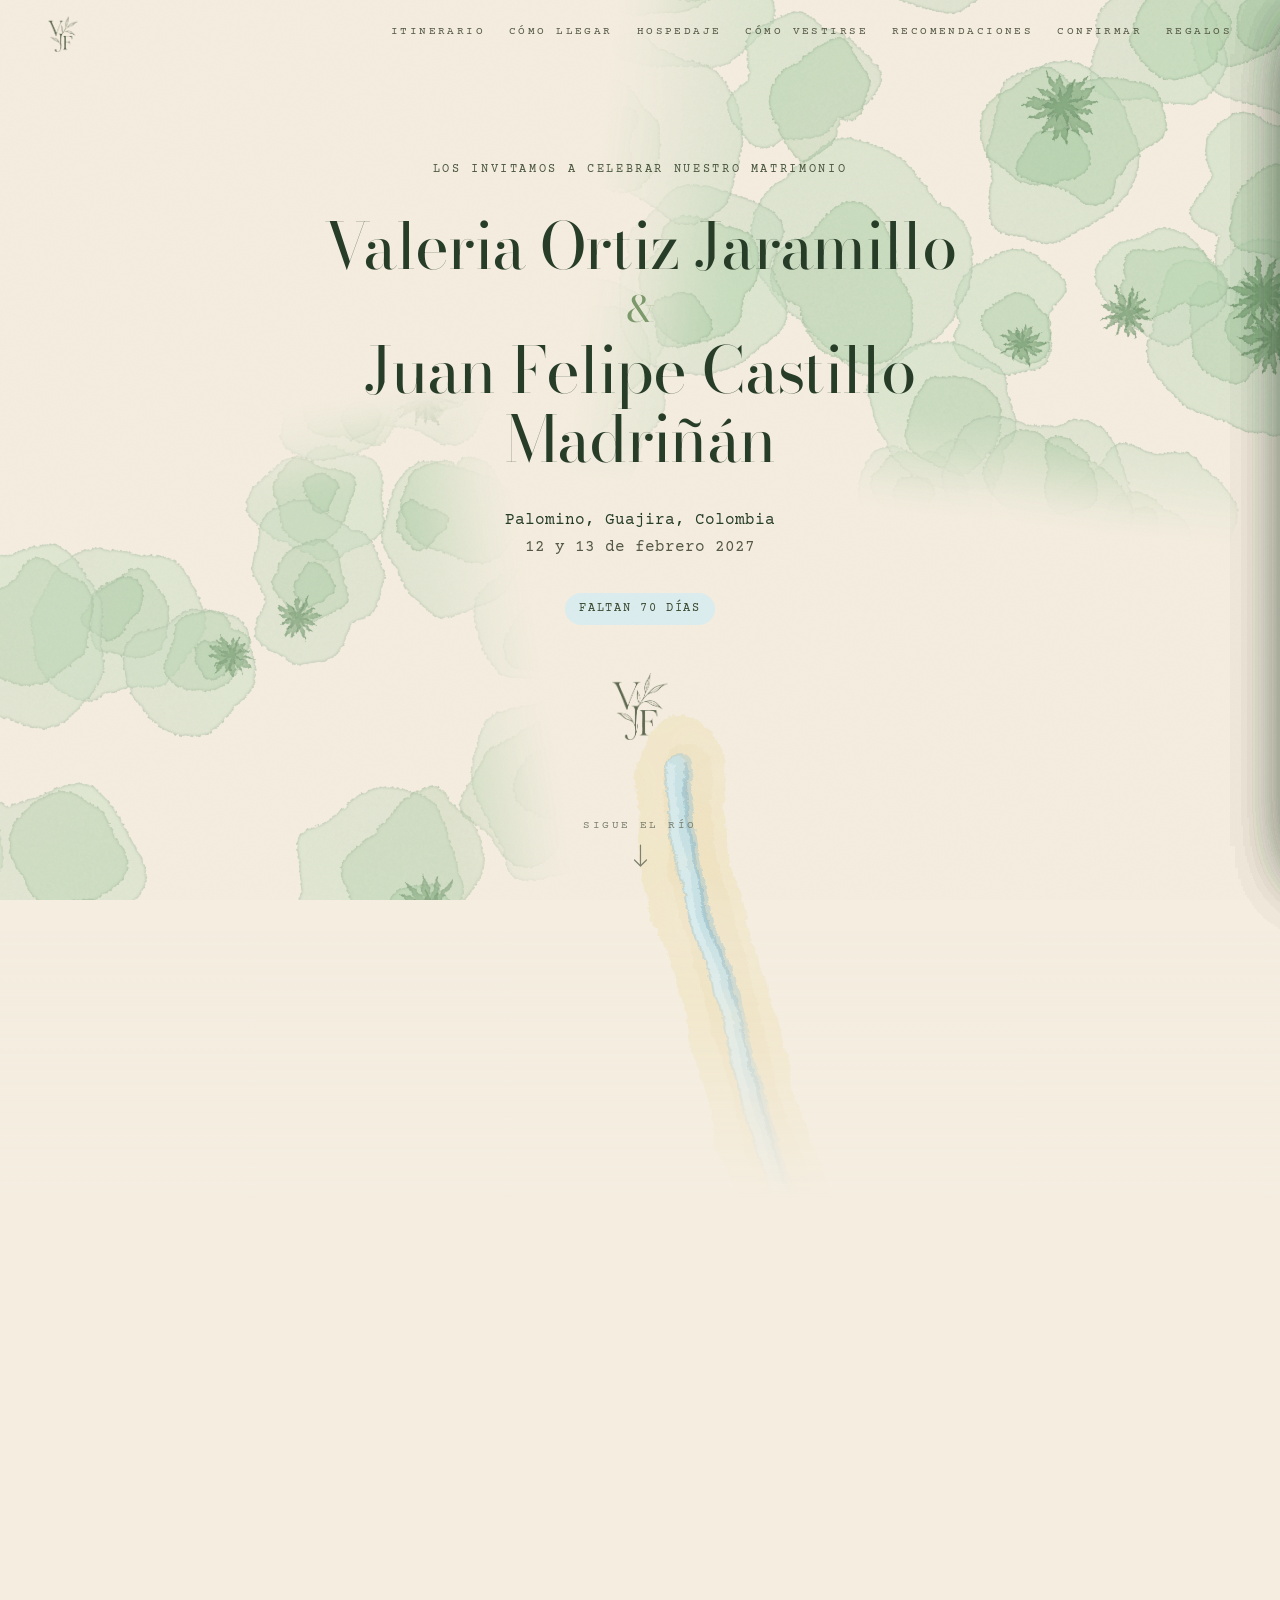
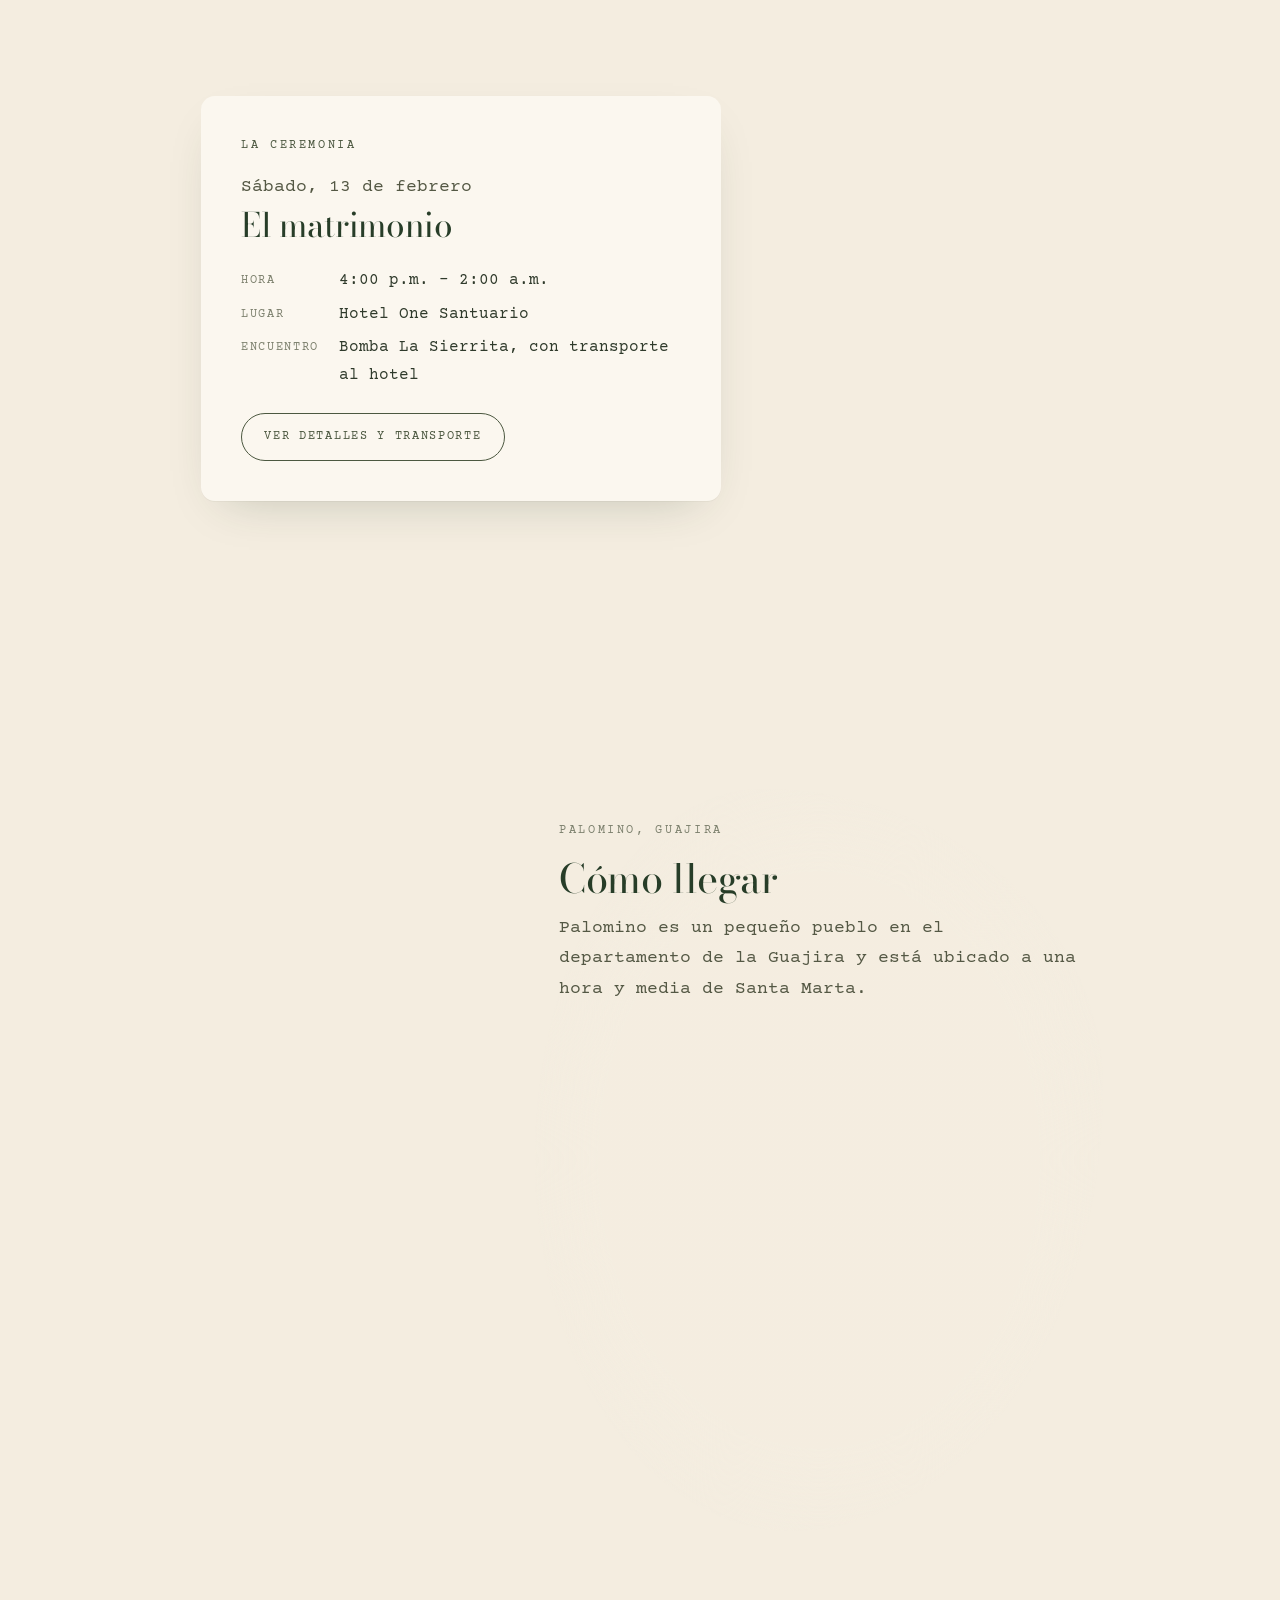
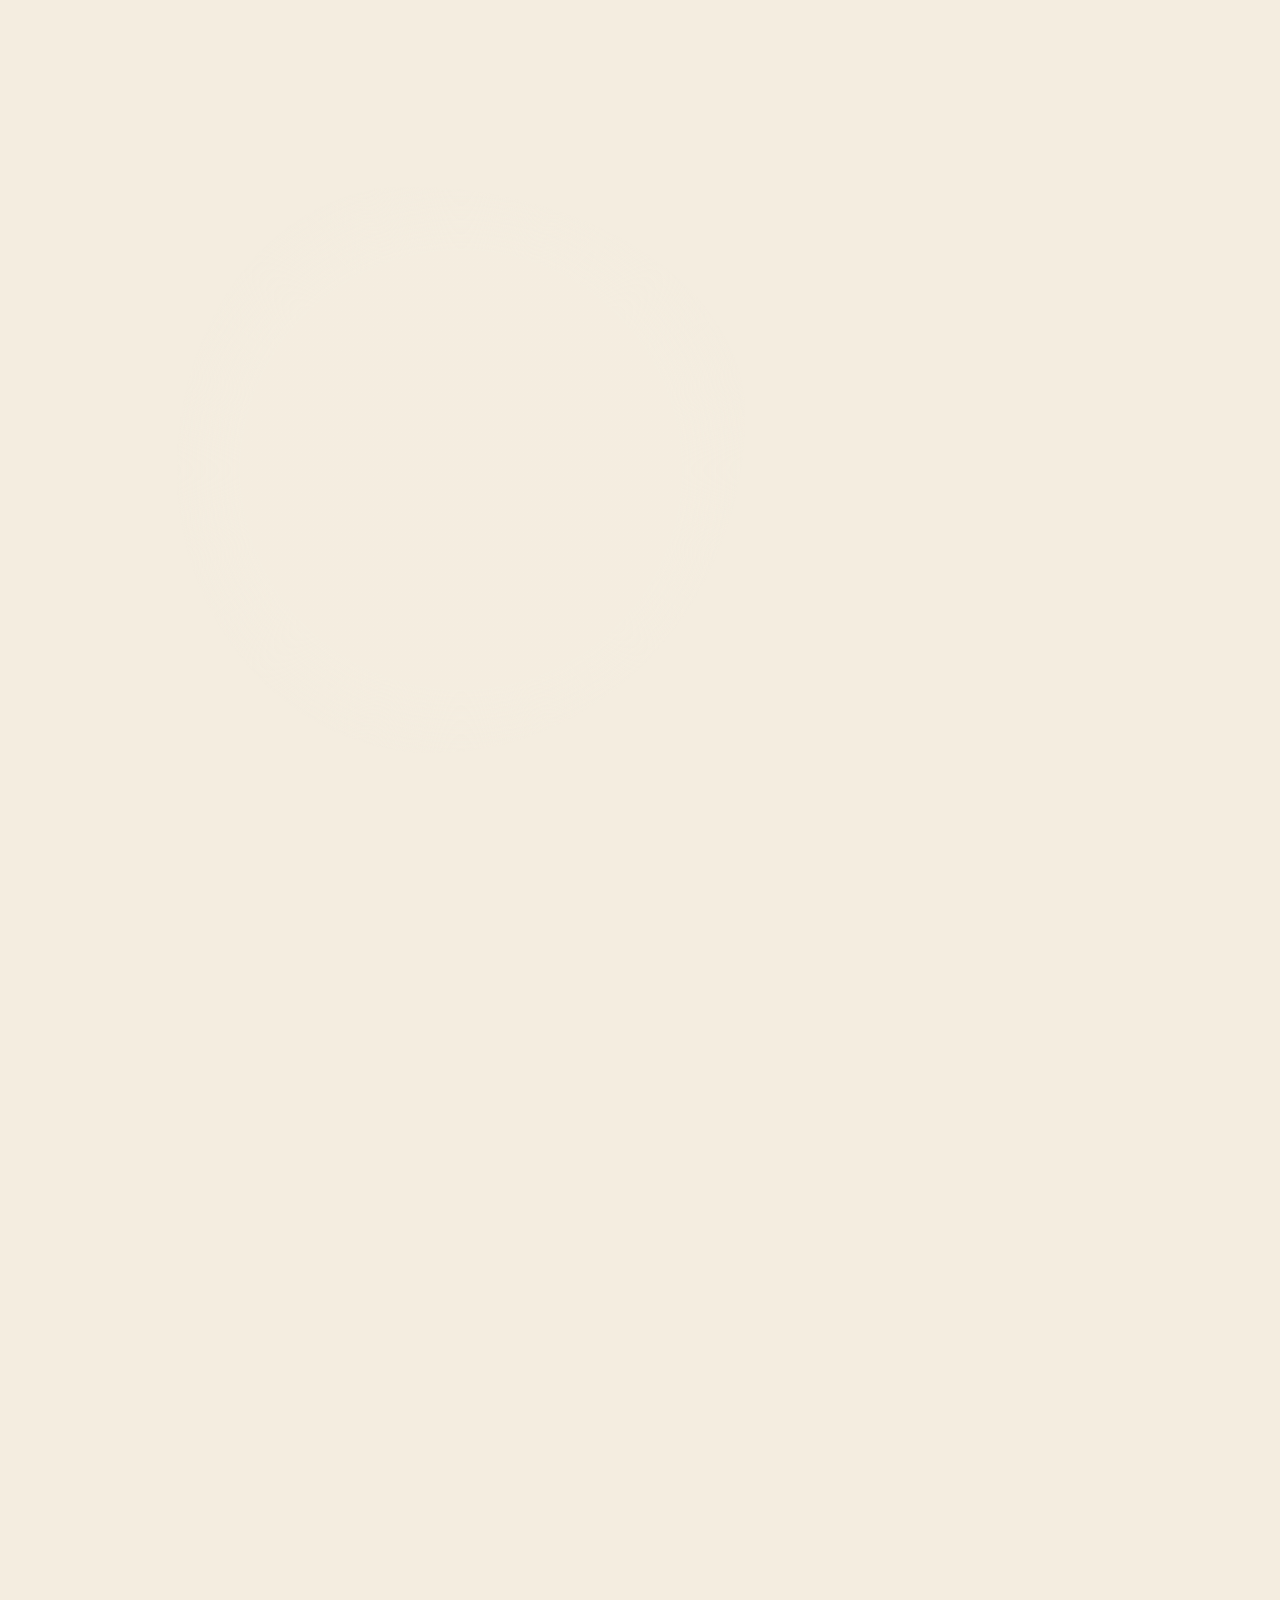
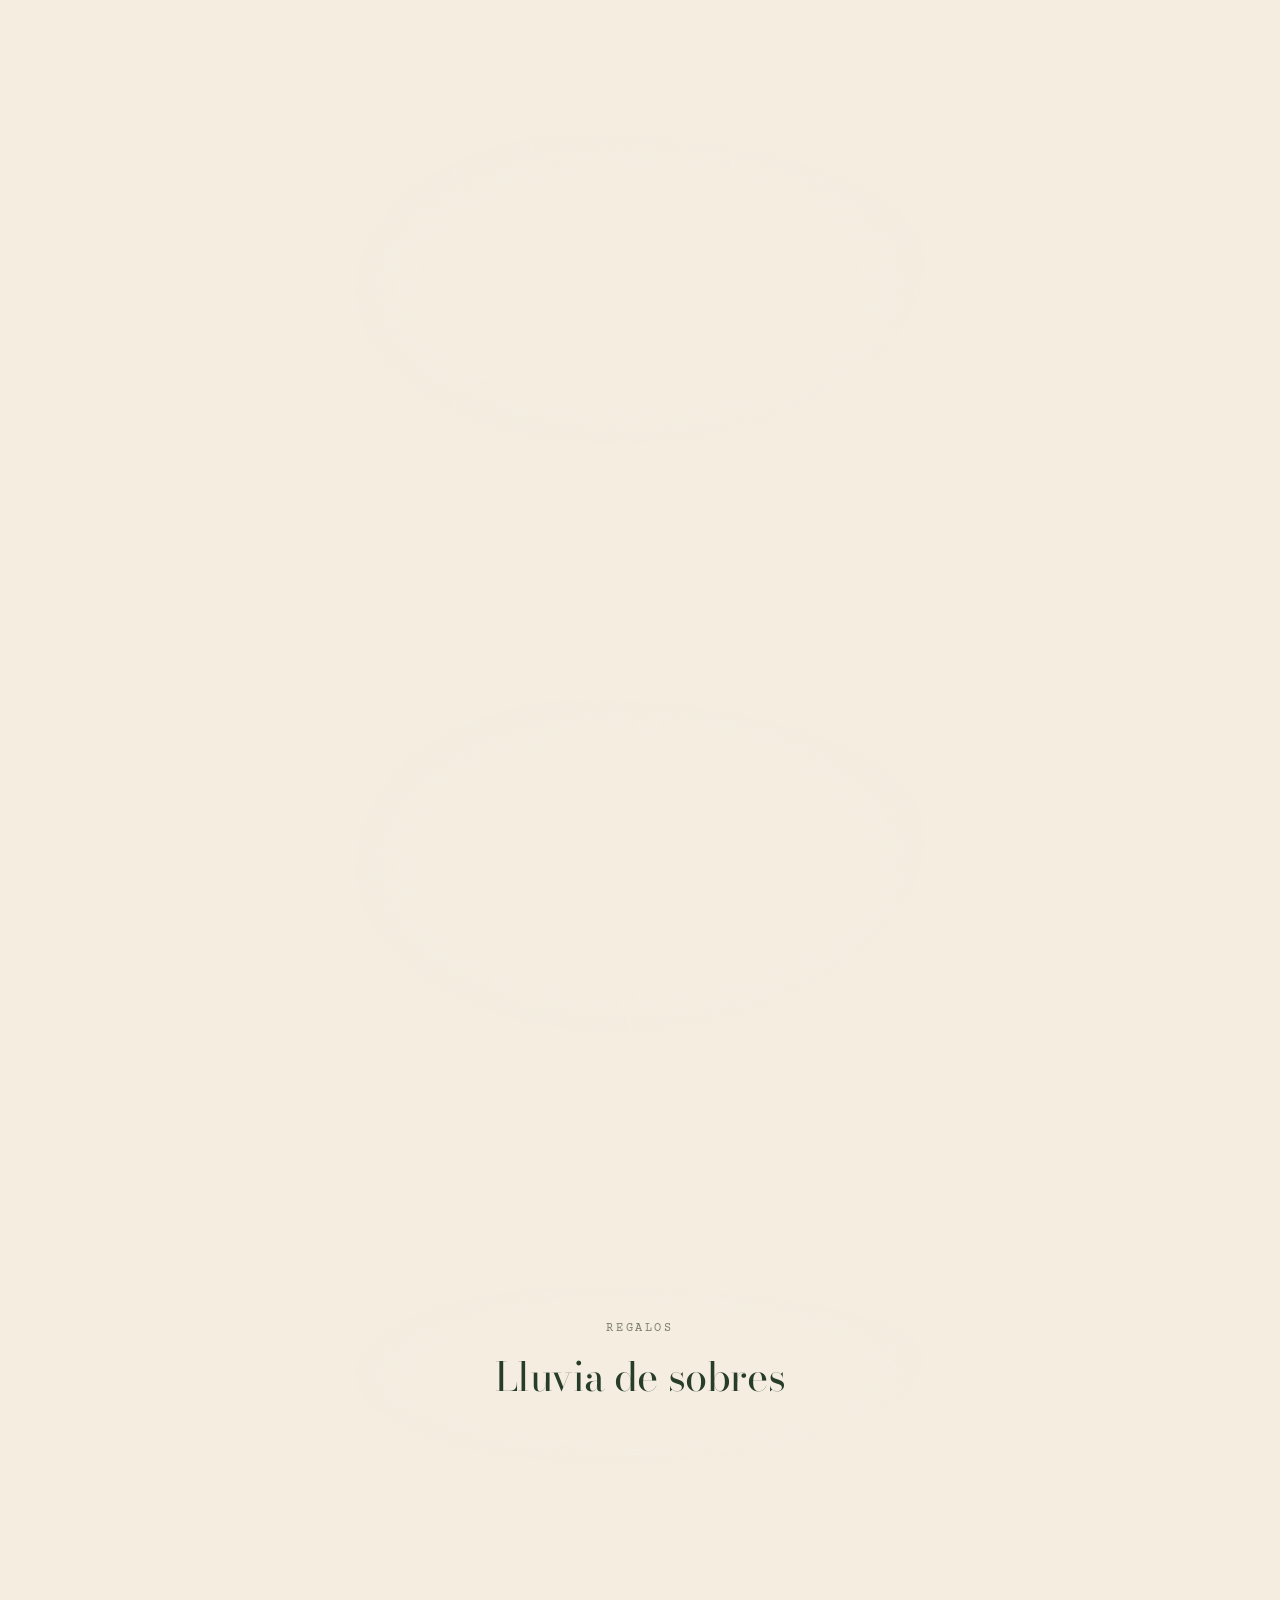
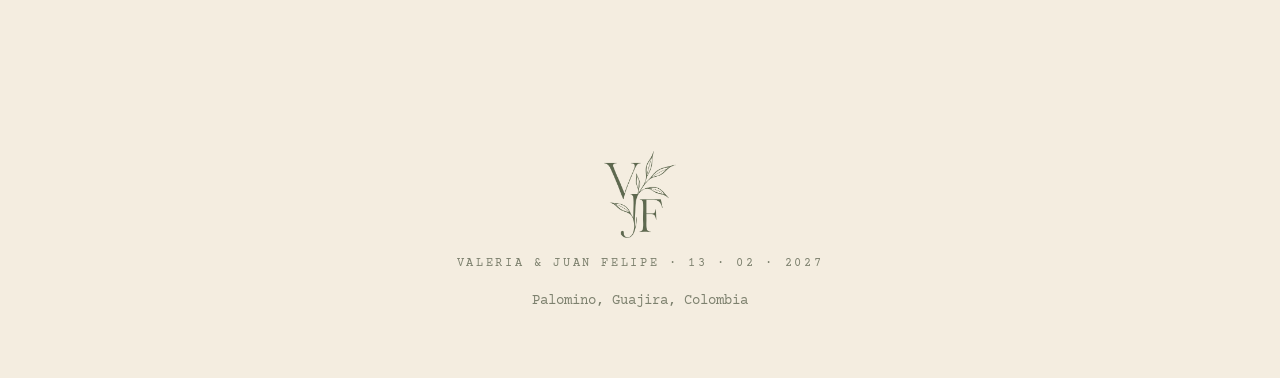
==== commit cfdc67c4: "Cómo vestirse: también como sección propia, además de en el matrimonio Co-Authored-By: Claude Opus 5" ====
--- a/index.html
+++ b/index.html
@@ -32,6 +32,7 @@
     <a href="#itinerario">Itinerario</a>
     <a href="#llegar">Cómo llegar</a>
     <a href="#hospedaje">Hospedaje</a>
+    <a href="#vestir">Cómo vestirse</a>
     <a href="#recomendaciones">Recomendaciones</a>
     <a href="#rsvp">Confirmar</a>
     <a href="#regalos">Regalos</a>
@@ -151,6 +152,29 @@
       </div>
     </section>
 
+    <!-- ===================== CÓMO VESTIRSE ===================== -->
+    <section class="section section--right" id="vestir" data-river="right">
+      <div class="section__inner">
+        <div class="section__head reveal">
+          <p class="eyebrow">Lindos y cómodos</p>
+          <h2 class="display display--section">Cómo vestirse</h2>
+          <p class="lead">La ceremonia es sobre arena y piedritas, a la orilla del agua.</p>
+        </div>
+        <div class="dress">
+          <div class="dress__card reveal" style="--i:1">
+            <svg class="dress__icon" aria-hidden="true"><use href="#i-vestido"/></svg>
+            <h3 class="display display--sub">Mujeres</h3>
+            <button class="btn" data-drawer-open="drawer-mujeres">Ver</button>
+          </div>
+          <div class="dress__card reveal" style="--i:2">
+            <svg class="dress__icon" aria-hidden="true"><use href="#i-guayabera"/></svg>
+            <h3 class="display display--sub">Hombres</h3>
+            <button class="btn" data-drawer-open="drawer-hombres">Ver</button>
+          </div>
+        </div>
+      </div>
+    </section>
+
     <!-- ===================== RECOMENDACIONES ===================== -->
     <section class="section section--center" id="recomendaciones" data-river="center">
       <div class="section__inner veil">
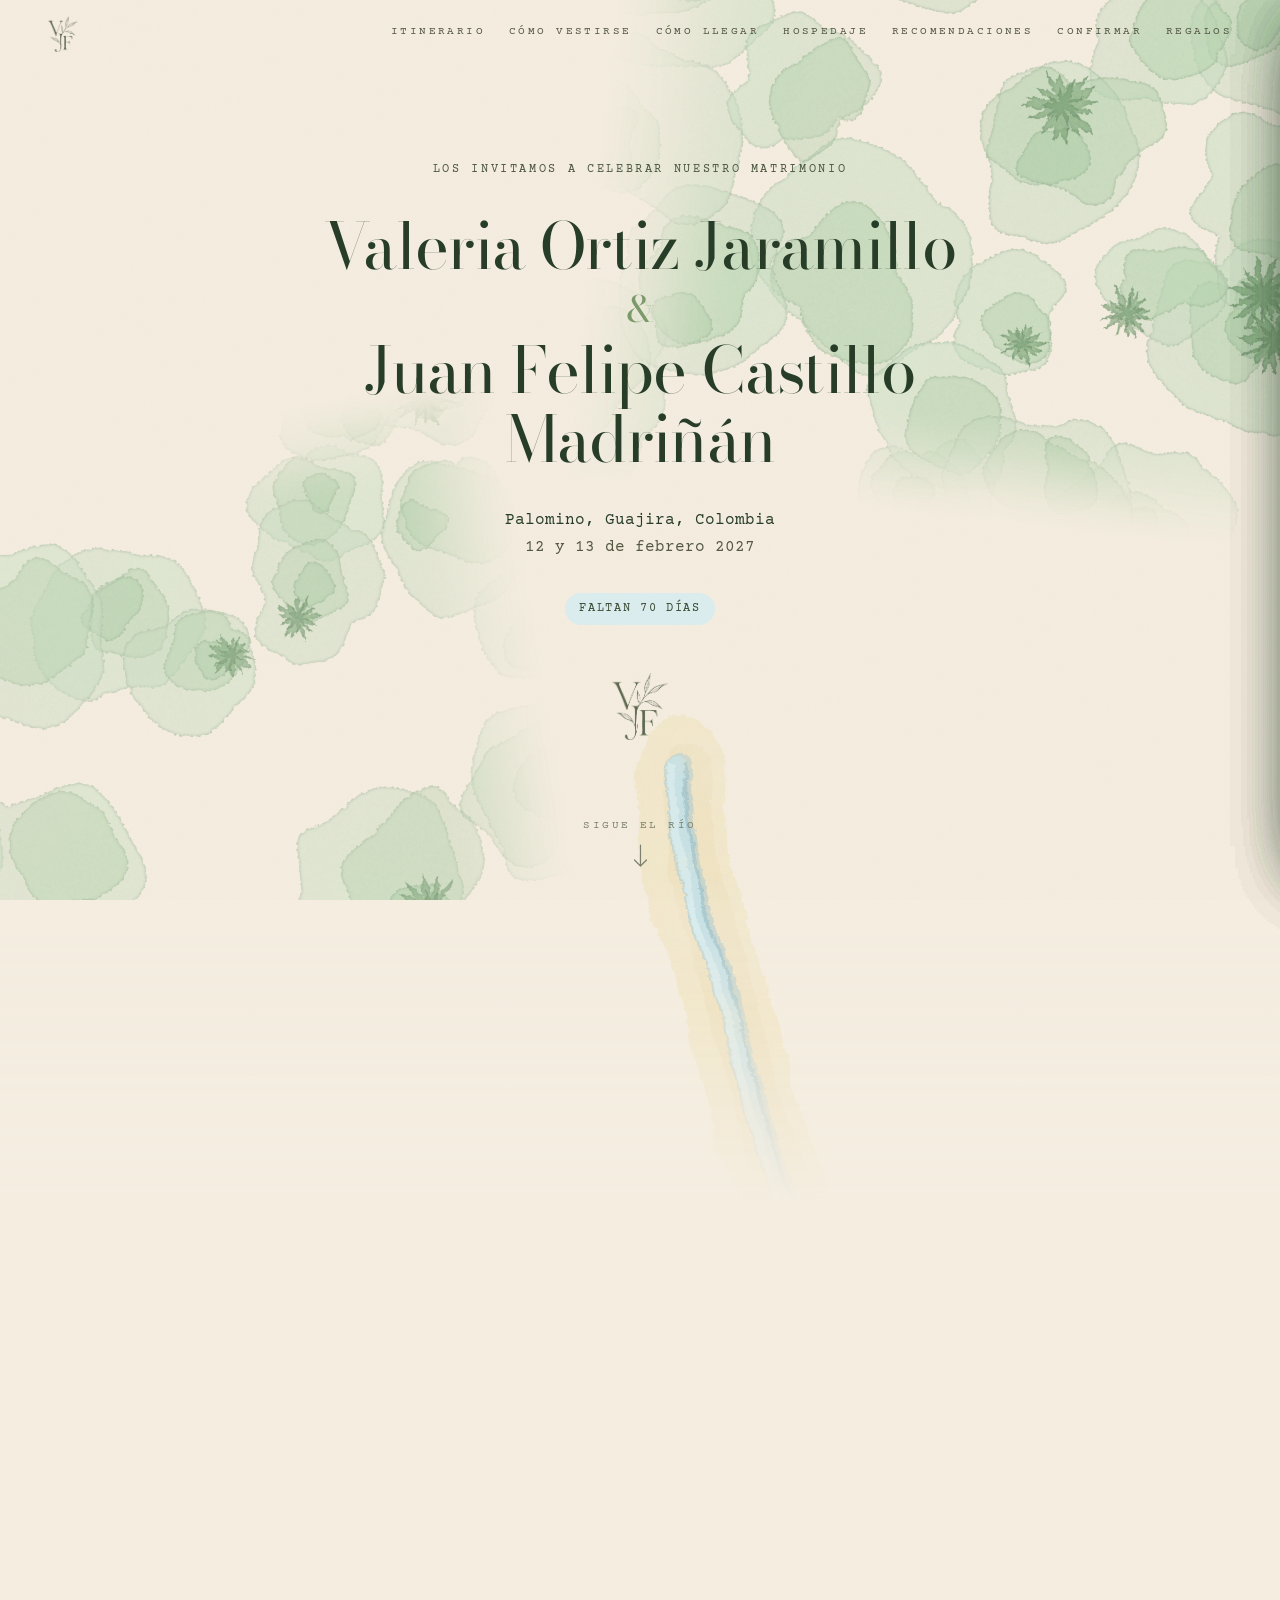
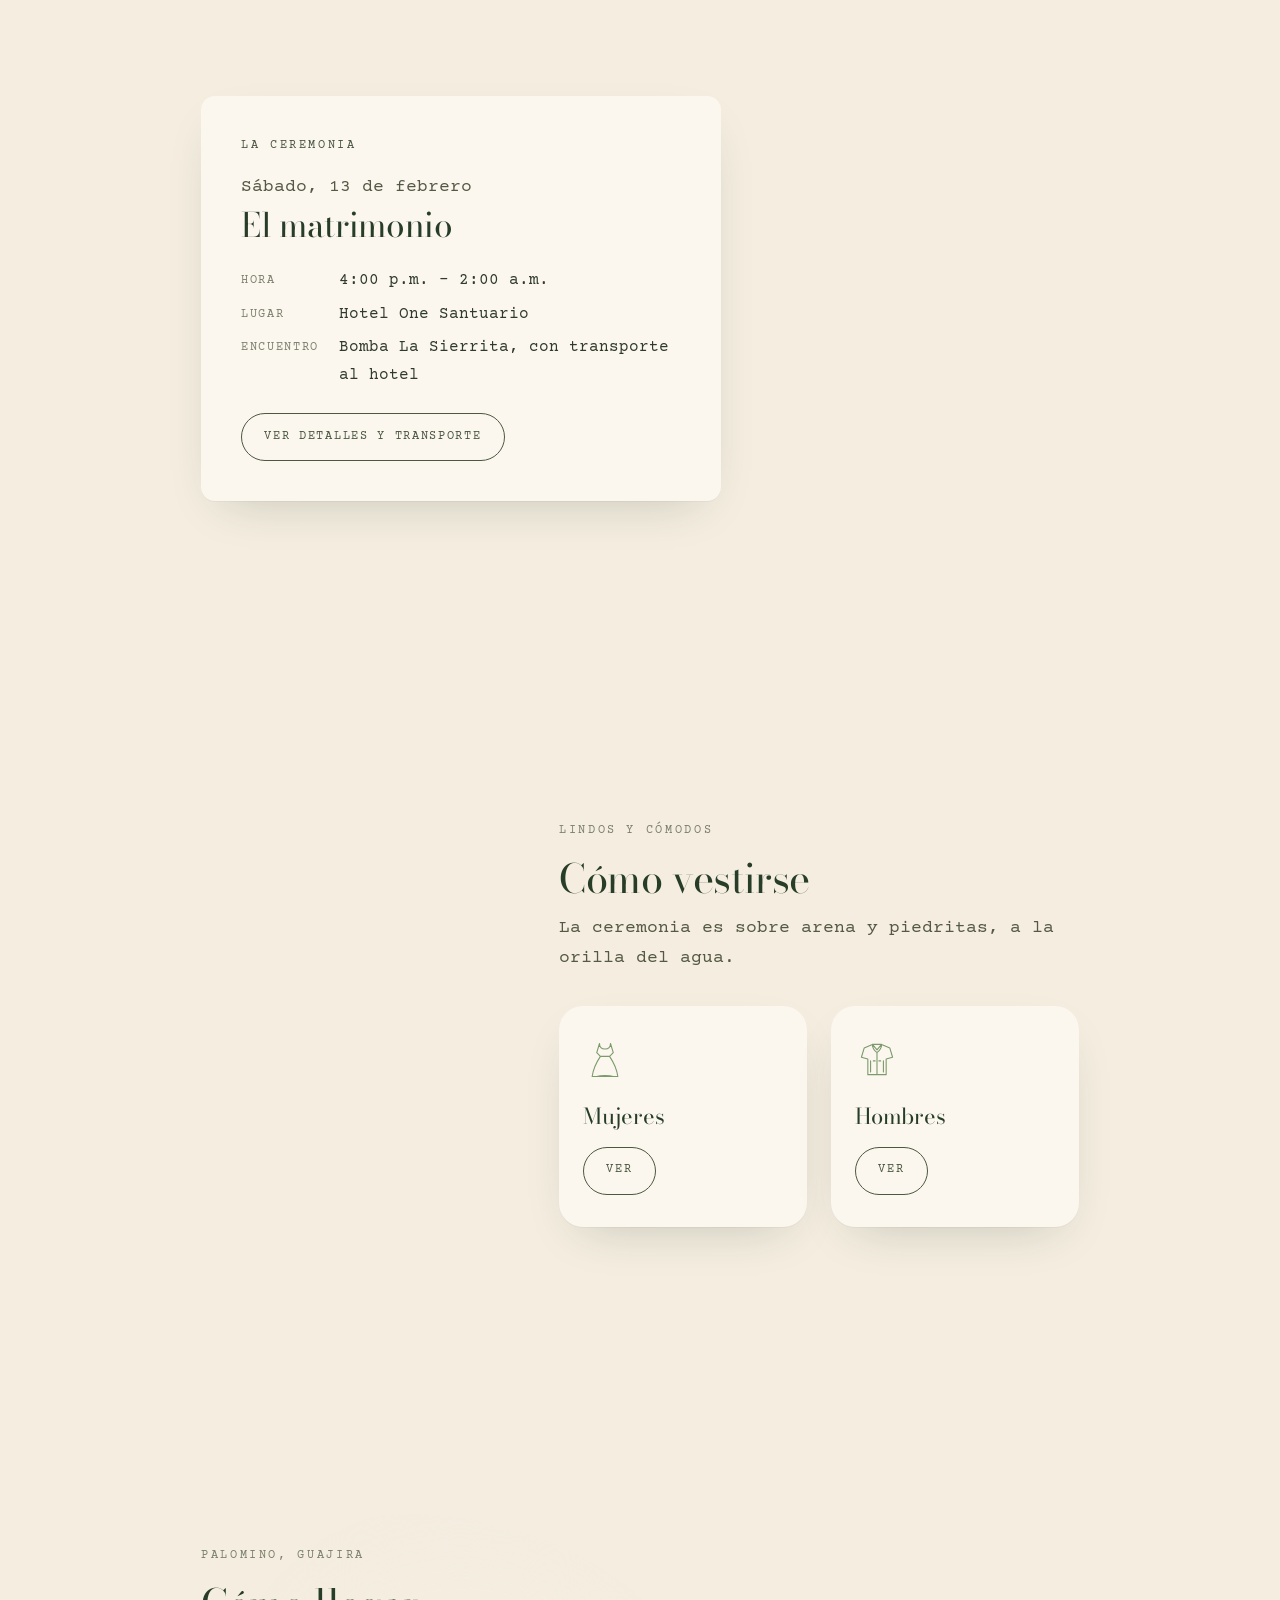
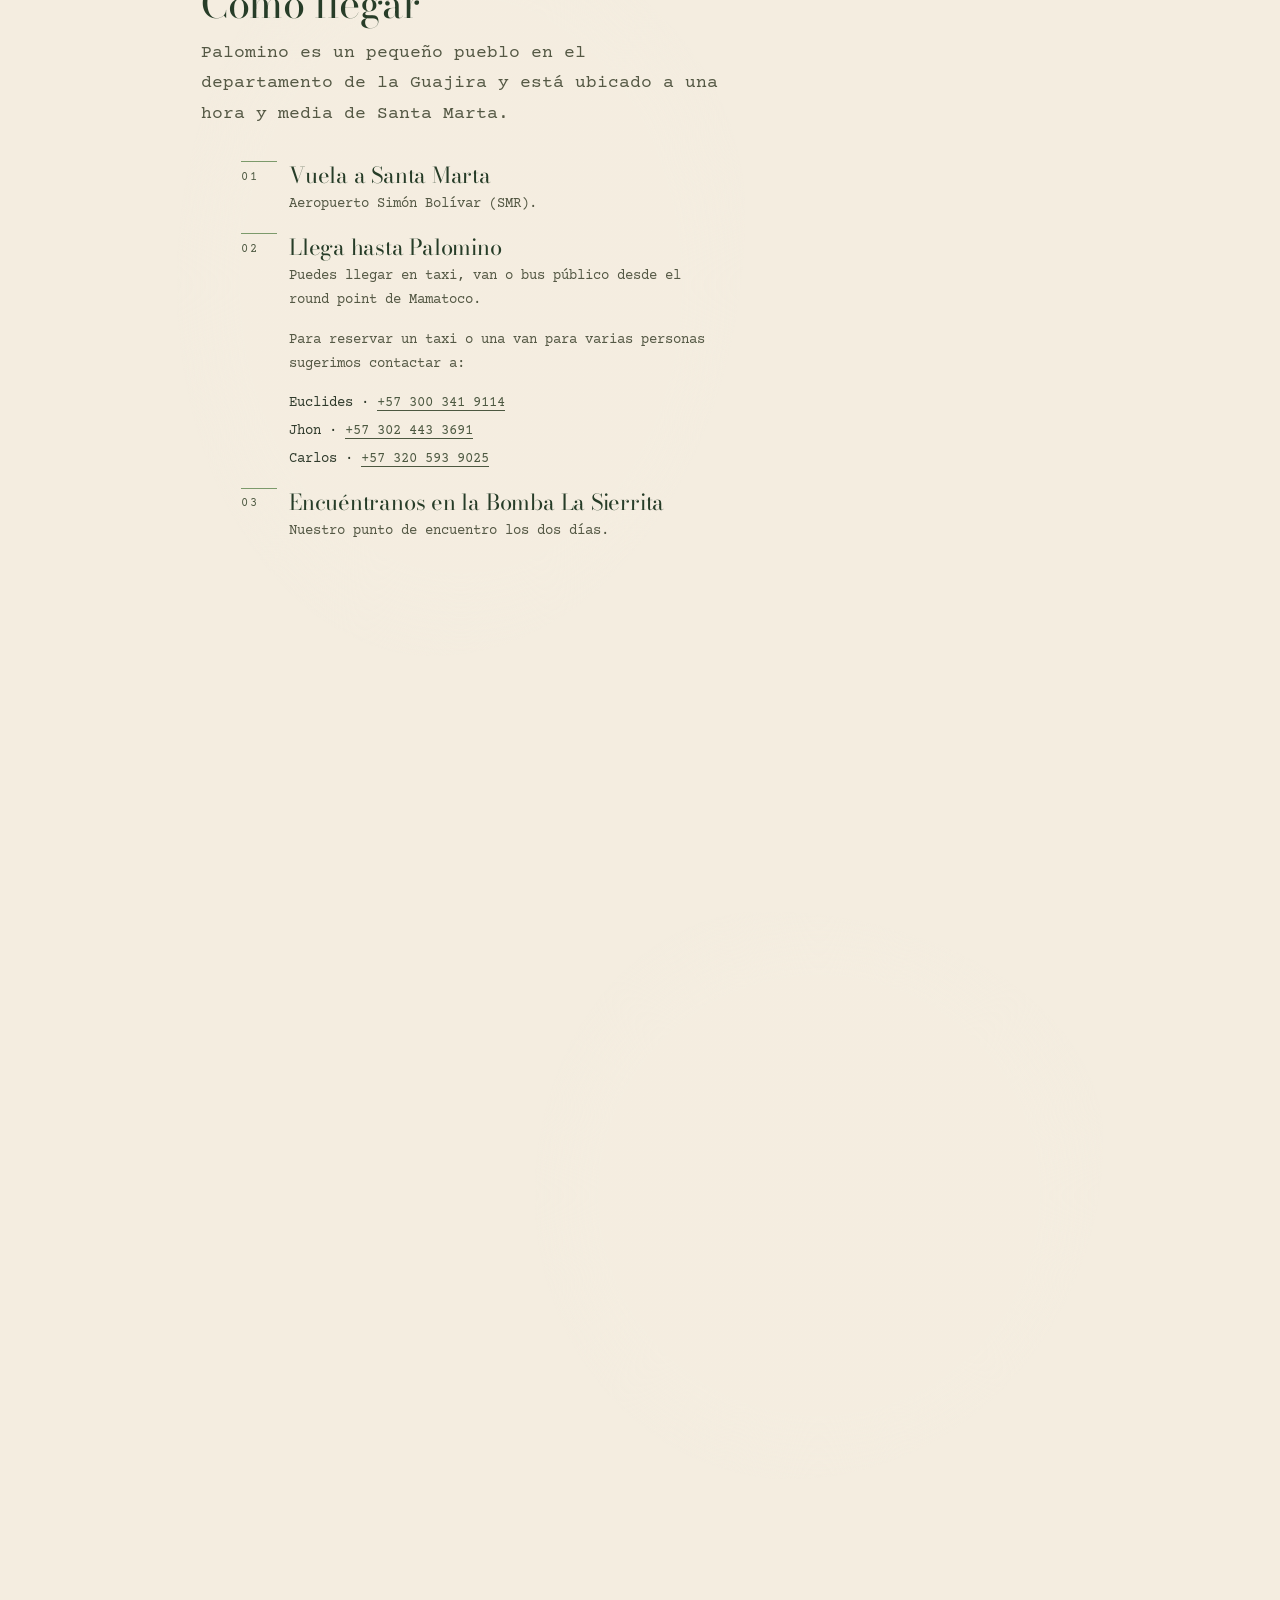
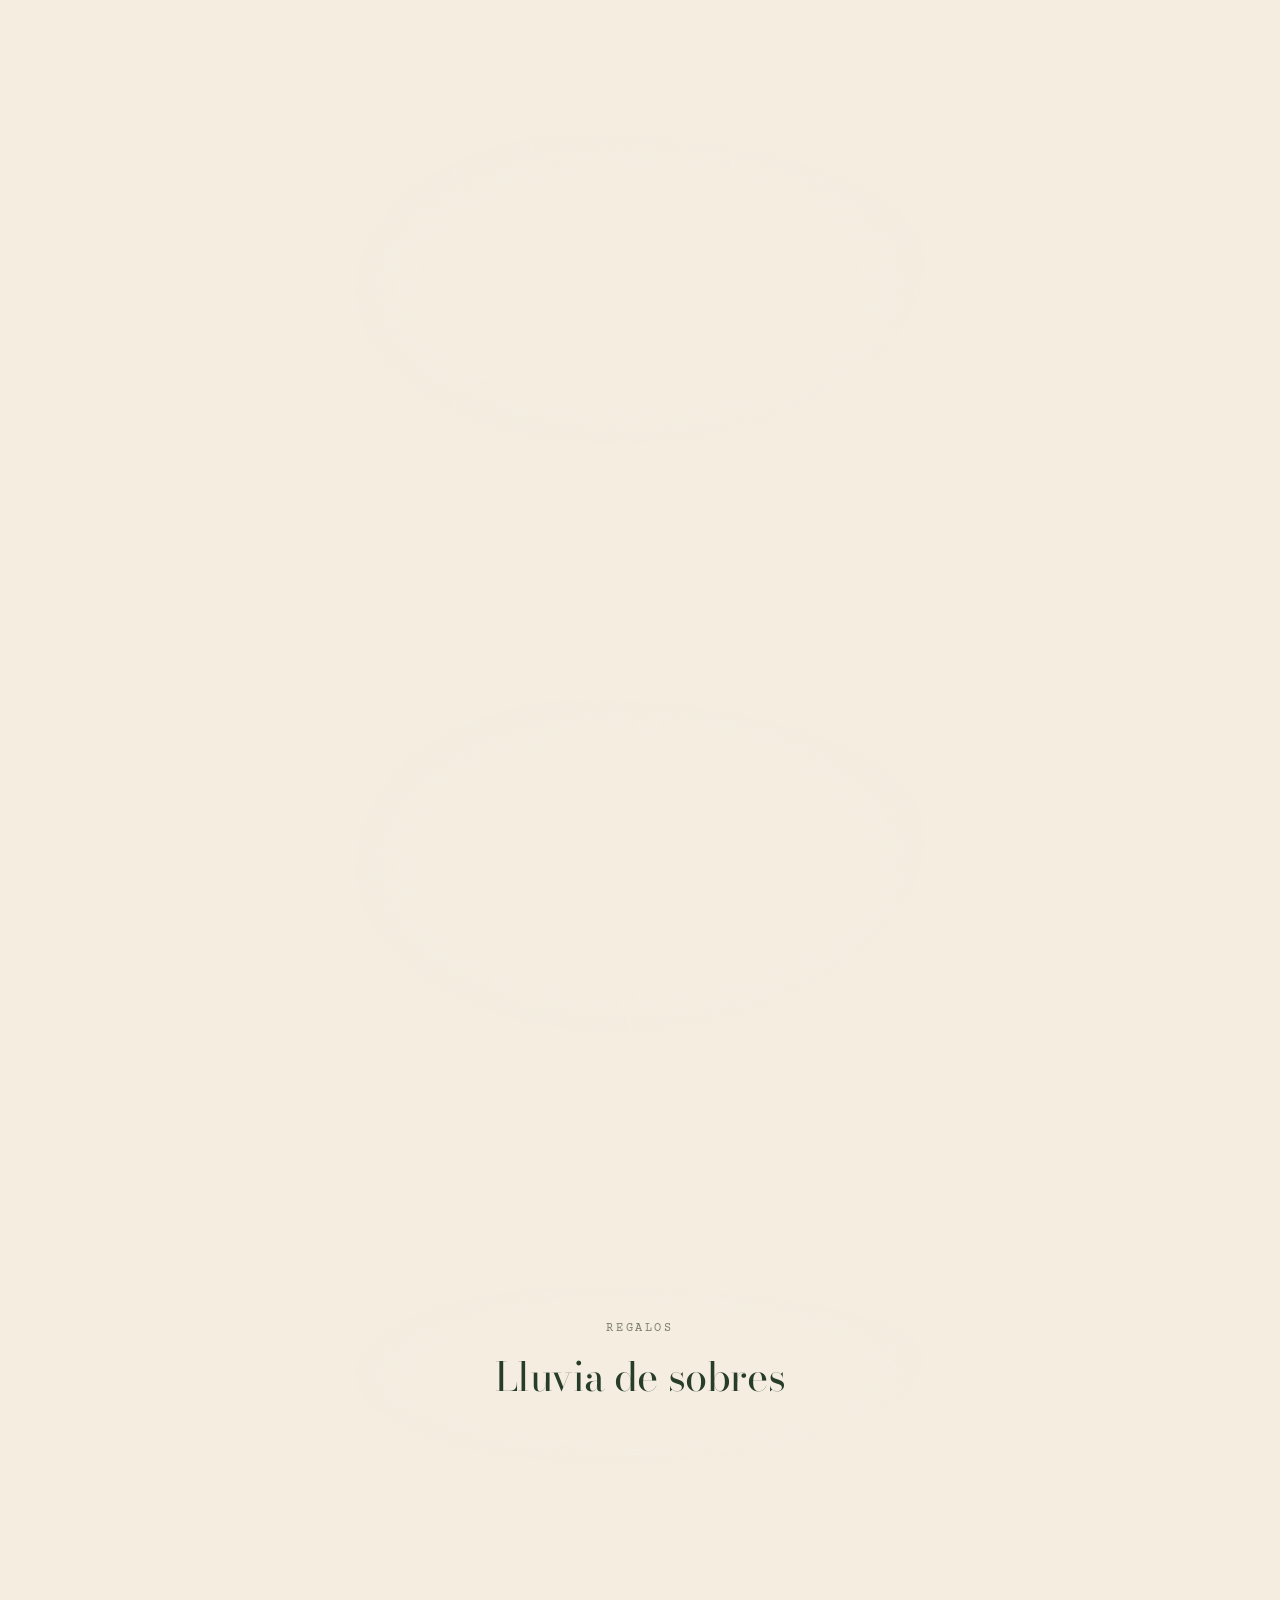
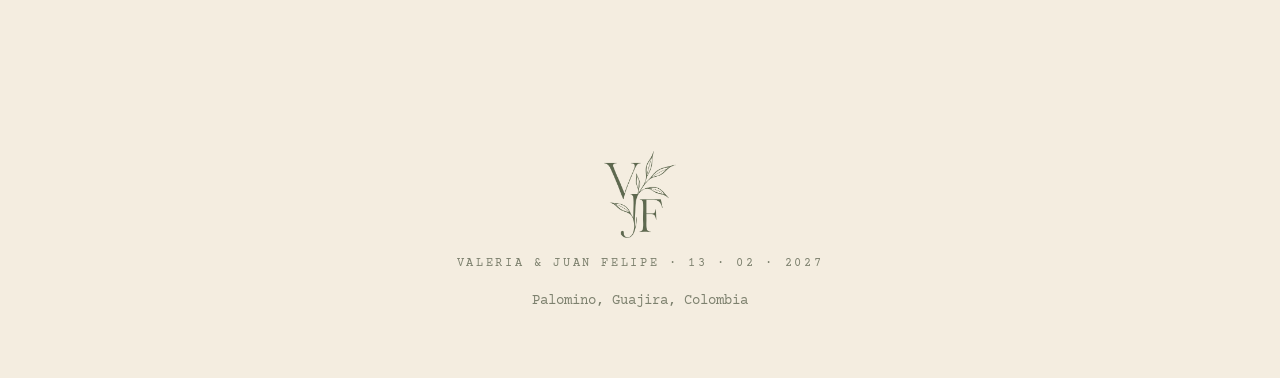
==== commit 0942d48d: "Cómo vestirse justo después del itinerario; alterna lados de Cómo llegar y Hospedaje Co-Authored-By:" ====
--- a/index.html
+++ b/index.html
@@ -30,9 +30,9 @@
   <a class="nav__brand" href="#inicio" aria-label="Inicio"><img src="assets/img/logo-vjf.png" alt="Monograma V y JF"></a>
   <div class="nav__links">
     <a href="#itinerario">Itinerario</a>
+    <a href="#vestir">Cómo vestirse</a>
     <a href="#llegar">Cómo llegar</a>
     <a href="#hospedaje">Hospedaje</a>
-    <a href="#vestir">Cómo vestirse</a>
     <a href="#recomendaciones">Recomendaciones</a>
     <a href="#rsvp">Confirmar</a>
     <a href="#regalos">Regalos</a>
@@ -110,8 +110,31 @@
       </div>
     </section>
 
+    <!-- ===================== CÓMO VESTIRSE ===================== -->
+    <section class="section section--right" id="vestir" data-river="right">
+      <div class="section__inner">
+        <div class="section__head reveal">
+          <p class="eyebrow">Lindos y cómodos</p>
+          <h2 class="display display--section">Cómo vestirse</h2>
+          <p class="lead">La ceremonia es sobre arena y piedritas, a la orilla del agua.</p>
+        </div>
+        <div class="dress">
+          <div class="dress__card reveal" style="--i:1">
+            <svg class="dress__icon" aria-hidden="true"><use href="#i-vestido"/></svg>
+            <h3 class="display display--sub">Mujeres</h3>
+            <button class="btn" data-drawer-open="drawer-mujeres">Ver</button>
+          </div>
+          <div class="dress__card reveal" style="--i:2">
+            <svg class="dress__icon" aria-hidden="true"><use href="#i-guayabera"/></svg>
+            <h3 class="display display--sub">Hombres</h3>
+            <button class="btn" data-drawer-open="drawer-hombres">Ver</button>
+          </div>
+        </div>
+      </div>
+    </section>
+
     <!-- ===================== CÓMO LLEGAR ===================== -->
-    <section class="section section--right" id="llegar" data-river="right">
+    <section class="section section--left" id="llegar" data-river="left">
       <div class="section__inner veil">
         <div class="section__head reveal">
           <p class="eyebrow">Palomino, Guajira</p>
@@ -137,7 +160,7 @@
     </section>
 
     <!-- ===================== HOSPEDAJE ===================== -->
-    <section class="section section--left" id="hospedaje" data-river="left">
+    <section class="section section--right" id="hospedaje" data-river="right">
       <div class="section__inner veil">
         <div class="section__head reveal">
           <p class="eyebrow">Quédate en Palomino</p>
@@ -149,29 +172,6 @@
           <li class="list-card"><div><span class="list-card__title">Naio Hotels</span><p class="meta">Palomino</p></div><a class="btn btn--ghost" href="https://www.naiohotels.com/es/" target="_blank" rel="noopener">Ver <svg><use href="#i-ext"/></svg></a></li>
           <li class="list-card"><div><span class="list-card__title">Casa del Pavo Real</span><p class="meta">Palomino</p></div><a class="btn btn--ghost" href="https://www.casadelpavoreal.com/" target="_blank" rel="noopener">Ver <svg><use href="#i-ext"/></svg></a></li>
         </ul>
-      </div>
-    </section>
-
-    <!-- ===================== CÓMO VESTIRSE ===================== -->
-    <section class="section section--right" id="vestir" data-river="right">
-      <div class="section__inner">
-        <div class="section__head reveal">
-          <p class="eyebrow">Lindos y cómodos</p>
-          <h2 class="display display--section">Cómo vestirse</h2>
-          <p class="lead">La ceremonia es sobre arena y piedritas, a la orilla del agua.</p>
-        </div>
-        <div class="dress">
-          <div class="dress__card reveal" style="--i:1">
-            <svg class="dress__icon" aria-hidden="true"><use href="#i-vestido"/></svg>
-            <h3 class="display display--sub">Mujeres</h3>
-            <button class="btn" data-drawer-open="drawer-mujeres">Ver</button>
-          </div>
-          <div class="dress__card reveal" style="--i:2">
-            <svg class="dress__icon" aria-hidden="true"><use href="#i-guayabera"/></svg>
-            <h3 class="display display--sub">Hombres</h3>
-            <button class="btn" data-drawer-open="drawer-hombres">Ver</button>
-          </div>
-        </div>
       </div>
     </section>
 
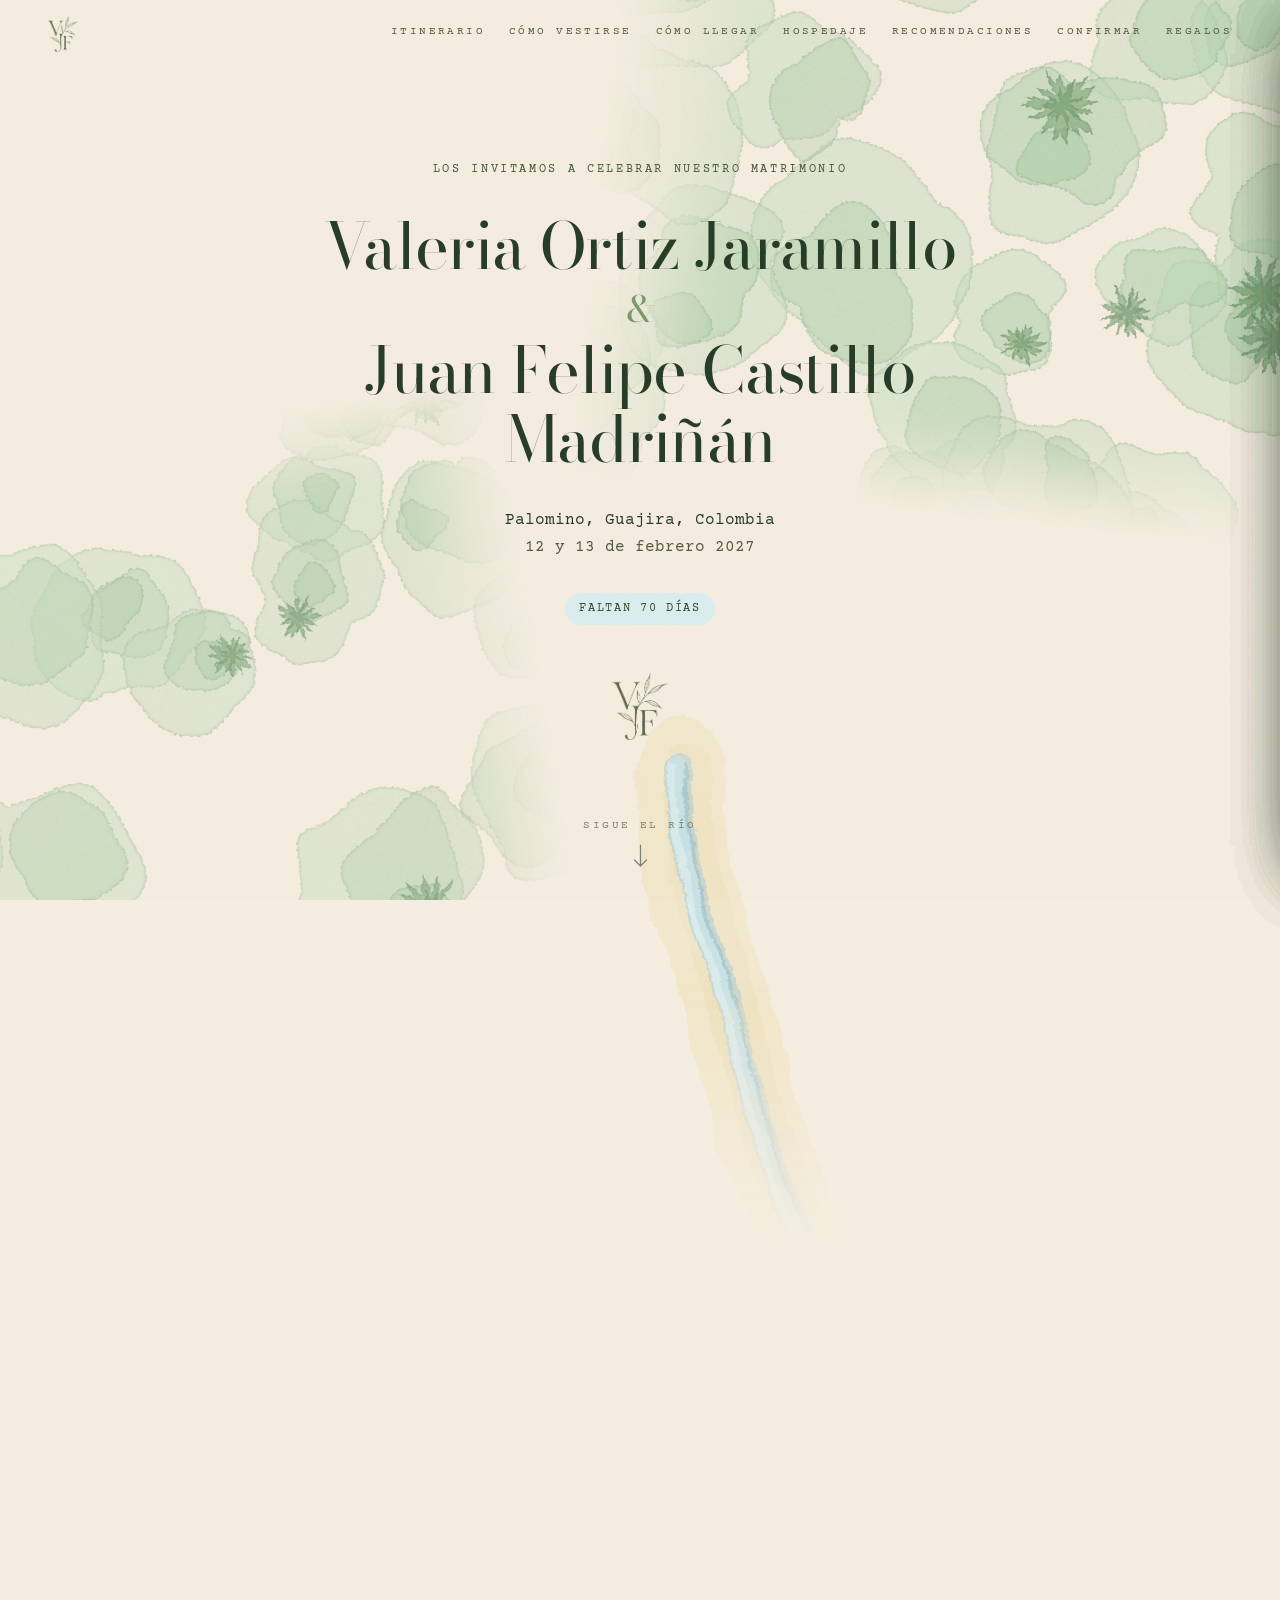
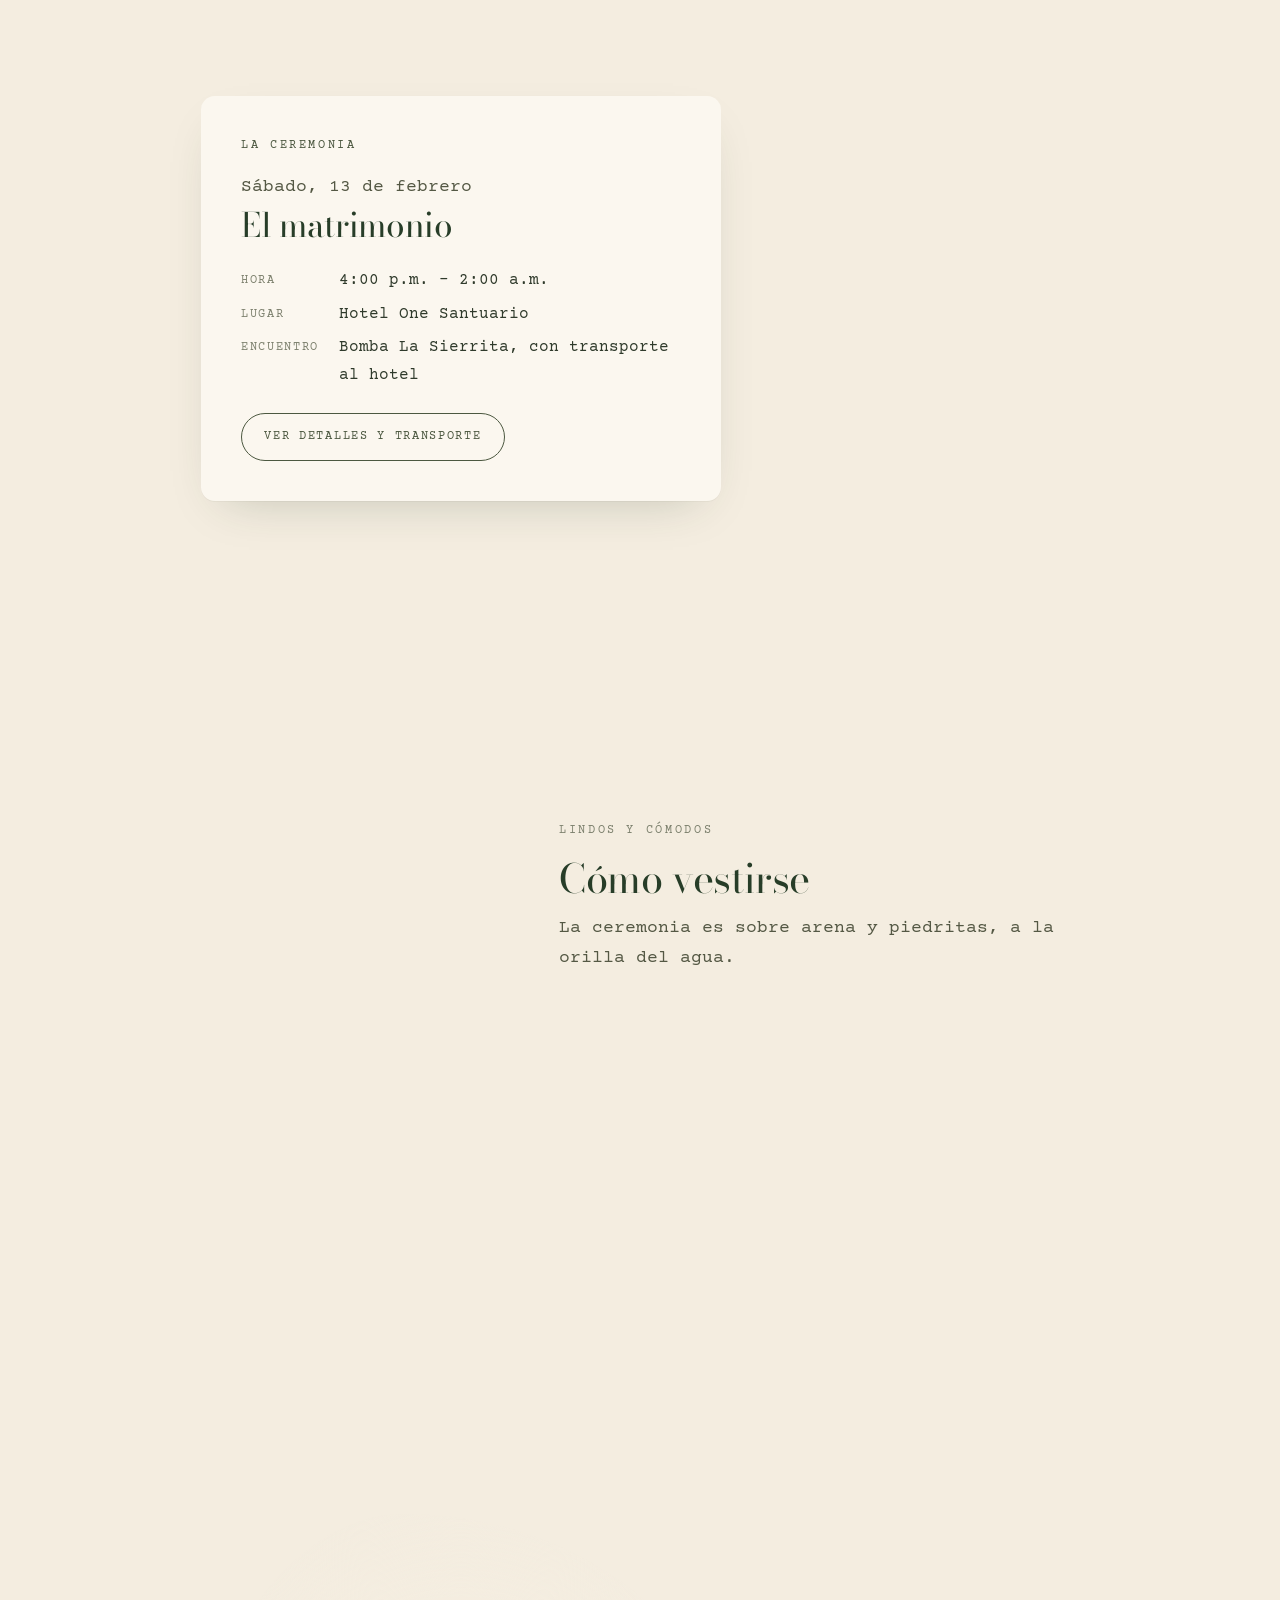
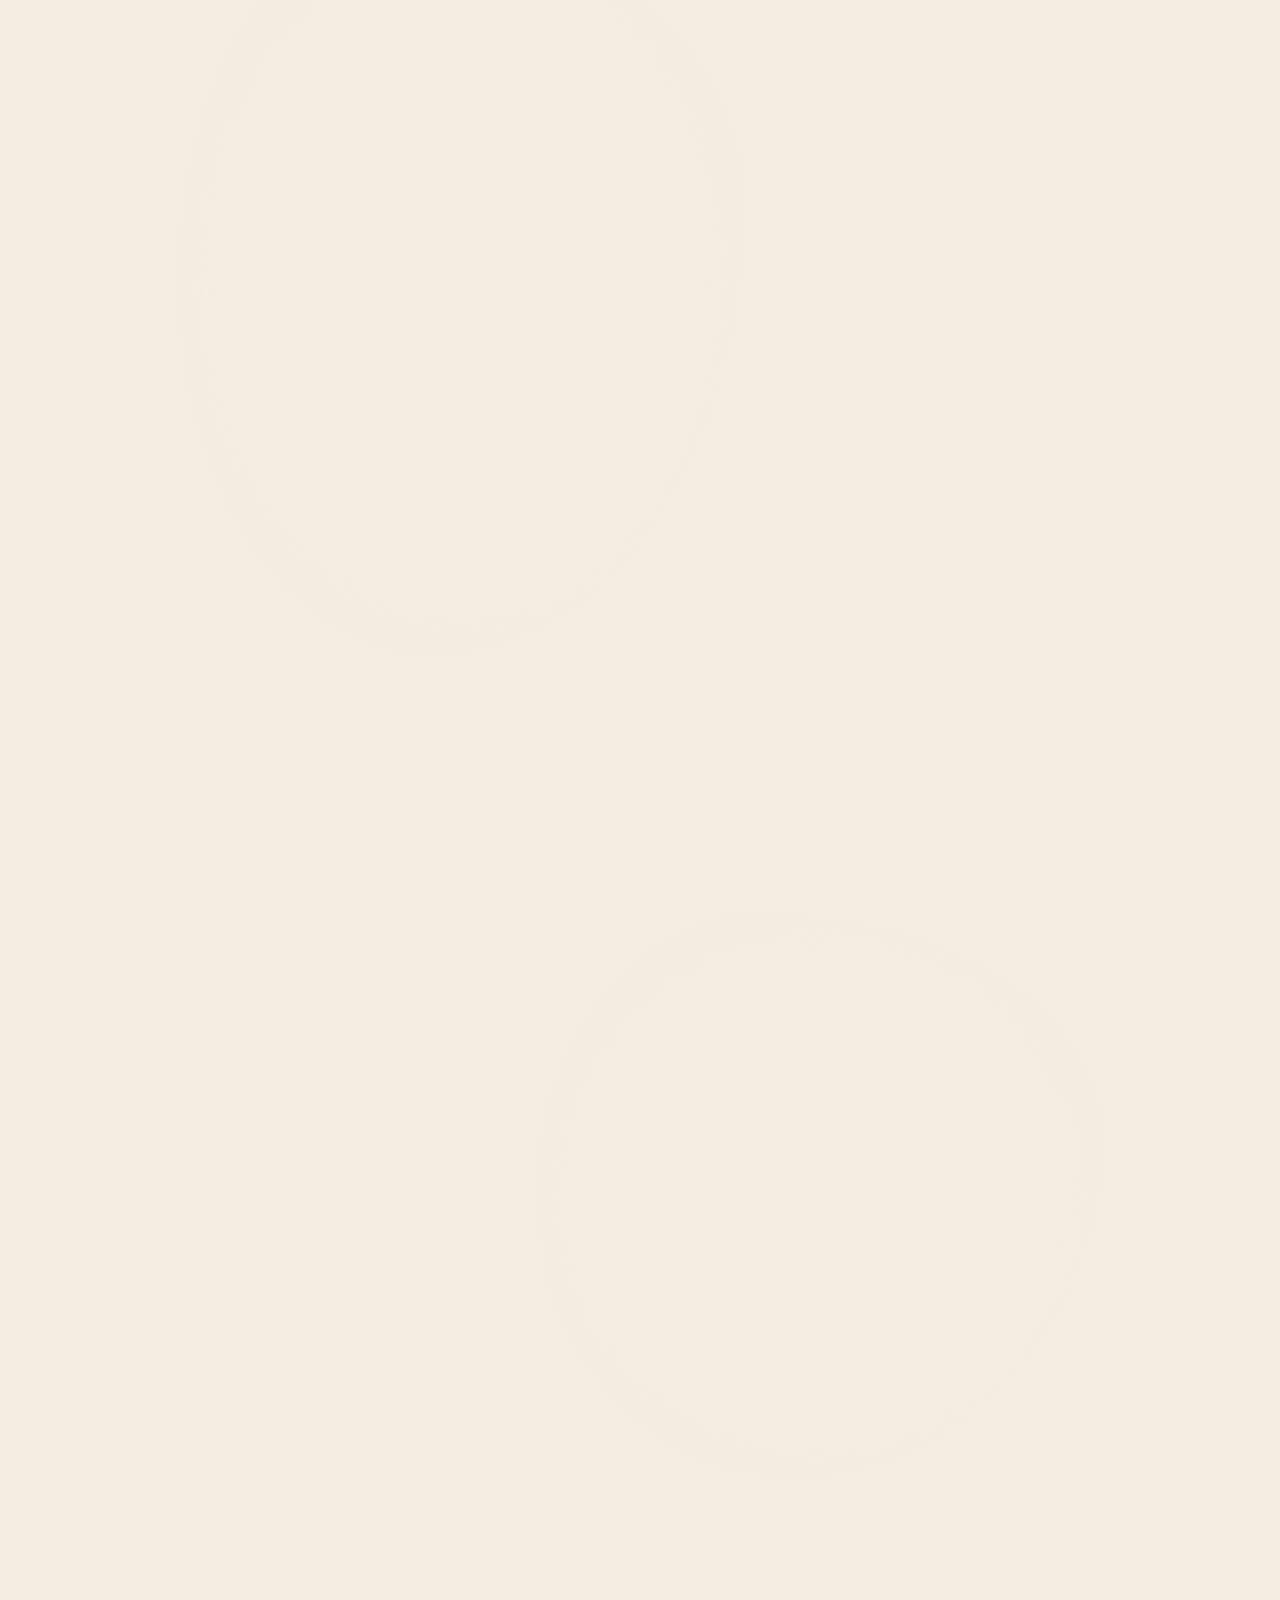
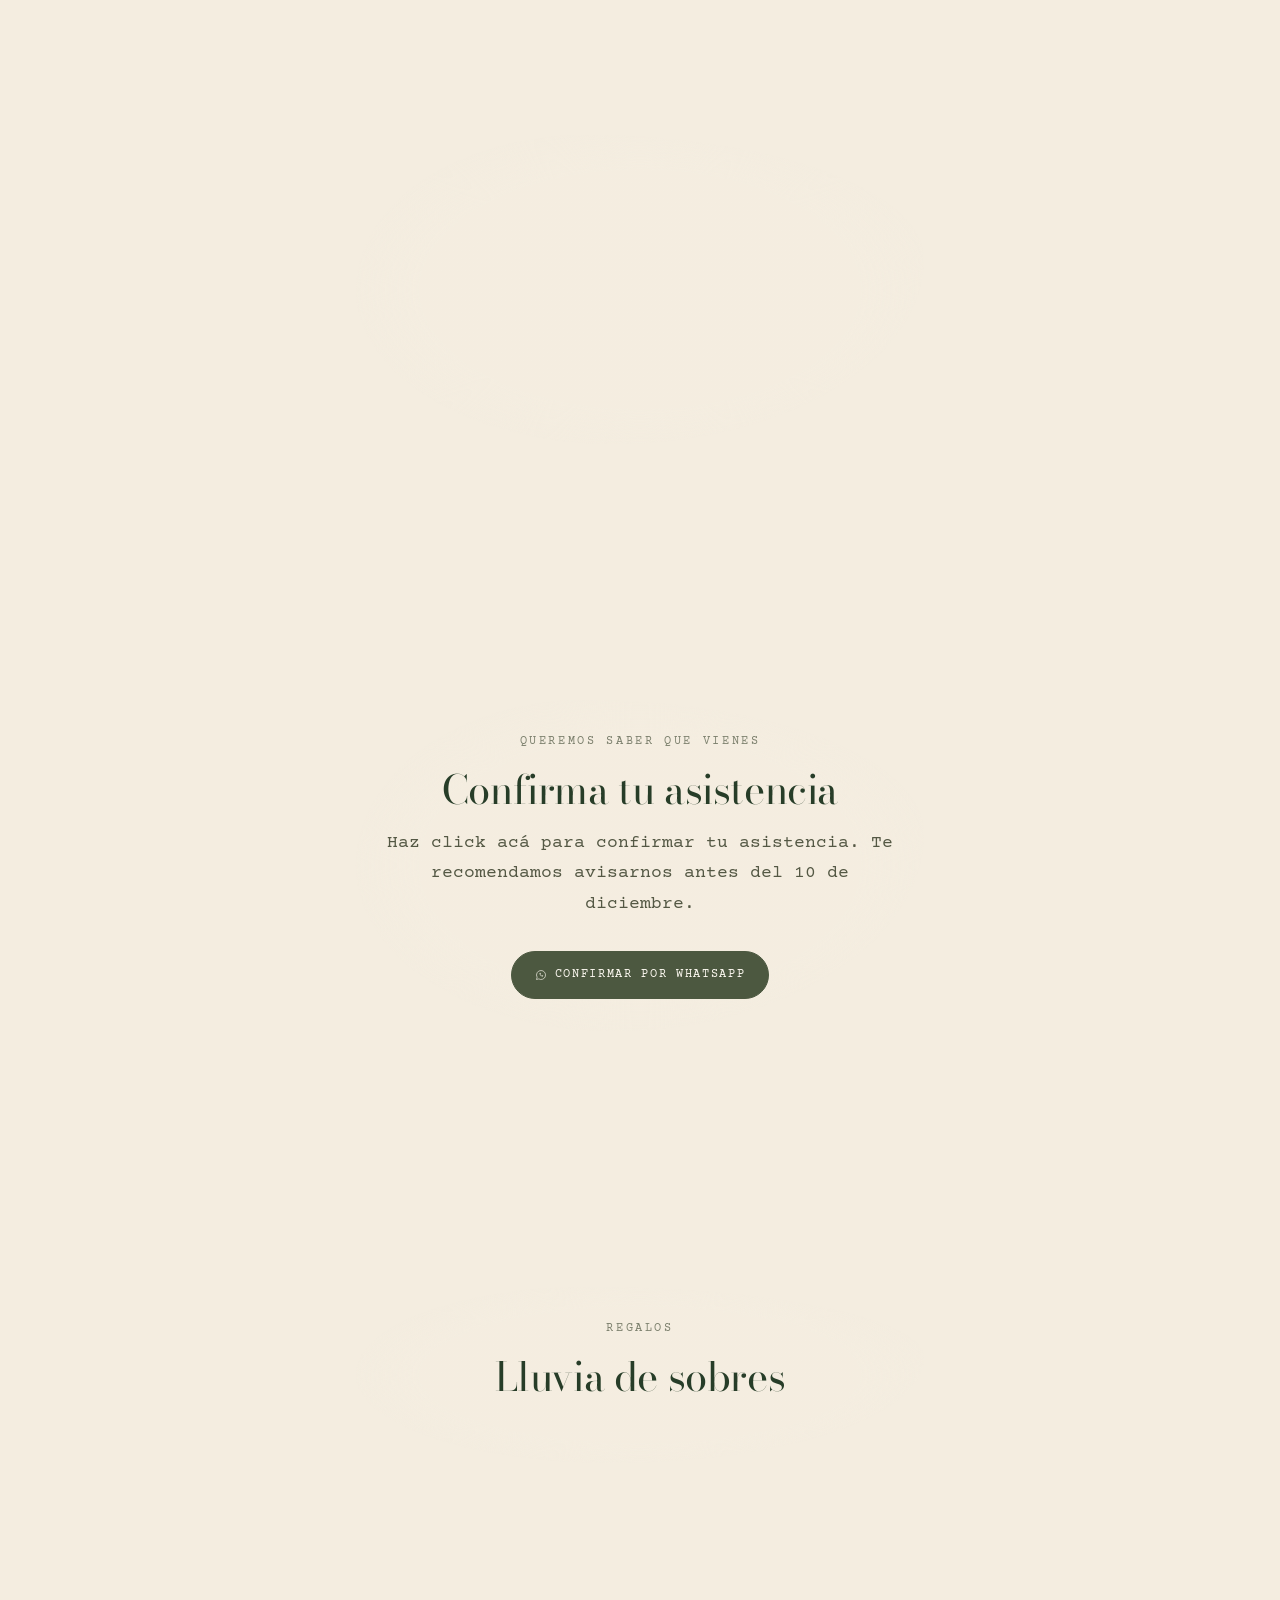
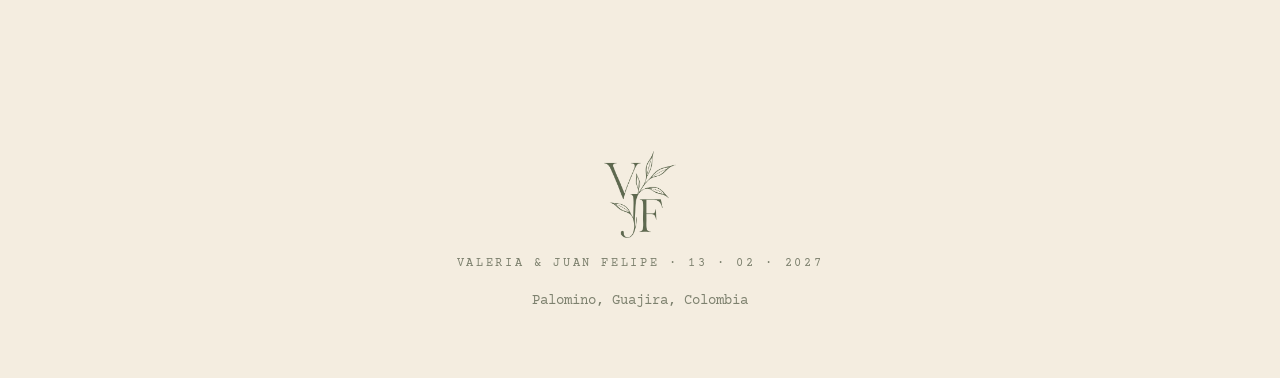
==== commit 757e921e: "Mujeres: foto de la señora en lugar del vestido vinotinto y una foto nueva al final Co-Authored-By: " ====
--- a/index.html
+++ b/index.html
@@ -326,10 +326,11 @@
     <div class="inspo">
       <div class="inspo__item"><img src="assets/img/vestir/mujeres-01.jpg" alt="Vestido largo plisado verde lima, en la arena" loading="lazy"></div>
       <div class="inspo__item"><img src="assets/img/vestir/mujeres-02.jpg" alt="Vestido largo plisado en verdes y dorados" loading="lazy"></div>
-      <div class="inspo__item"><img src="assets/img/vestir/mujeres-03.jpg" alt="Vestido largo vinotinto con volantes" loading="lazy"></div>
+      <div class="inspo__item"><img src="assets/img/vestir/mujeres-07.jpg" alt="Vestido largo verde salvia con flores bordadas y manga corta" loading="lazy"></div>
       <div class="inspo__item"><img src="assets/img/vestir/mujeres-04.jpg" alt="Vestido largo fucsia con falda plisada, entre plátanos" loading="lazy"></div>
       <div class="inspo__item"><img src="assets/img/vestir/mujeres-05.jpg" alt="Vestido largo estampado en rojos, de un hombro" loading="lazy"></div>
       <div class="inspo__item"><img src="assets/img/vestir/mujeres-06.jpg" alt="Vestido largo naranja con volantes, en la selva" loading="lazy"></div>
+      <div class="inspo__item"><img src="assets/img/vestir/mujeres-08.jpg" alt="Vestido largo de hombros descubiertos con estampado de acuarela en verdes y fucsias" loading="lazy"></div>
     </div>
   </div>
 </aside>
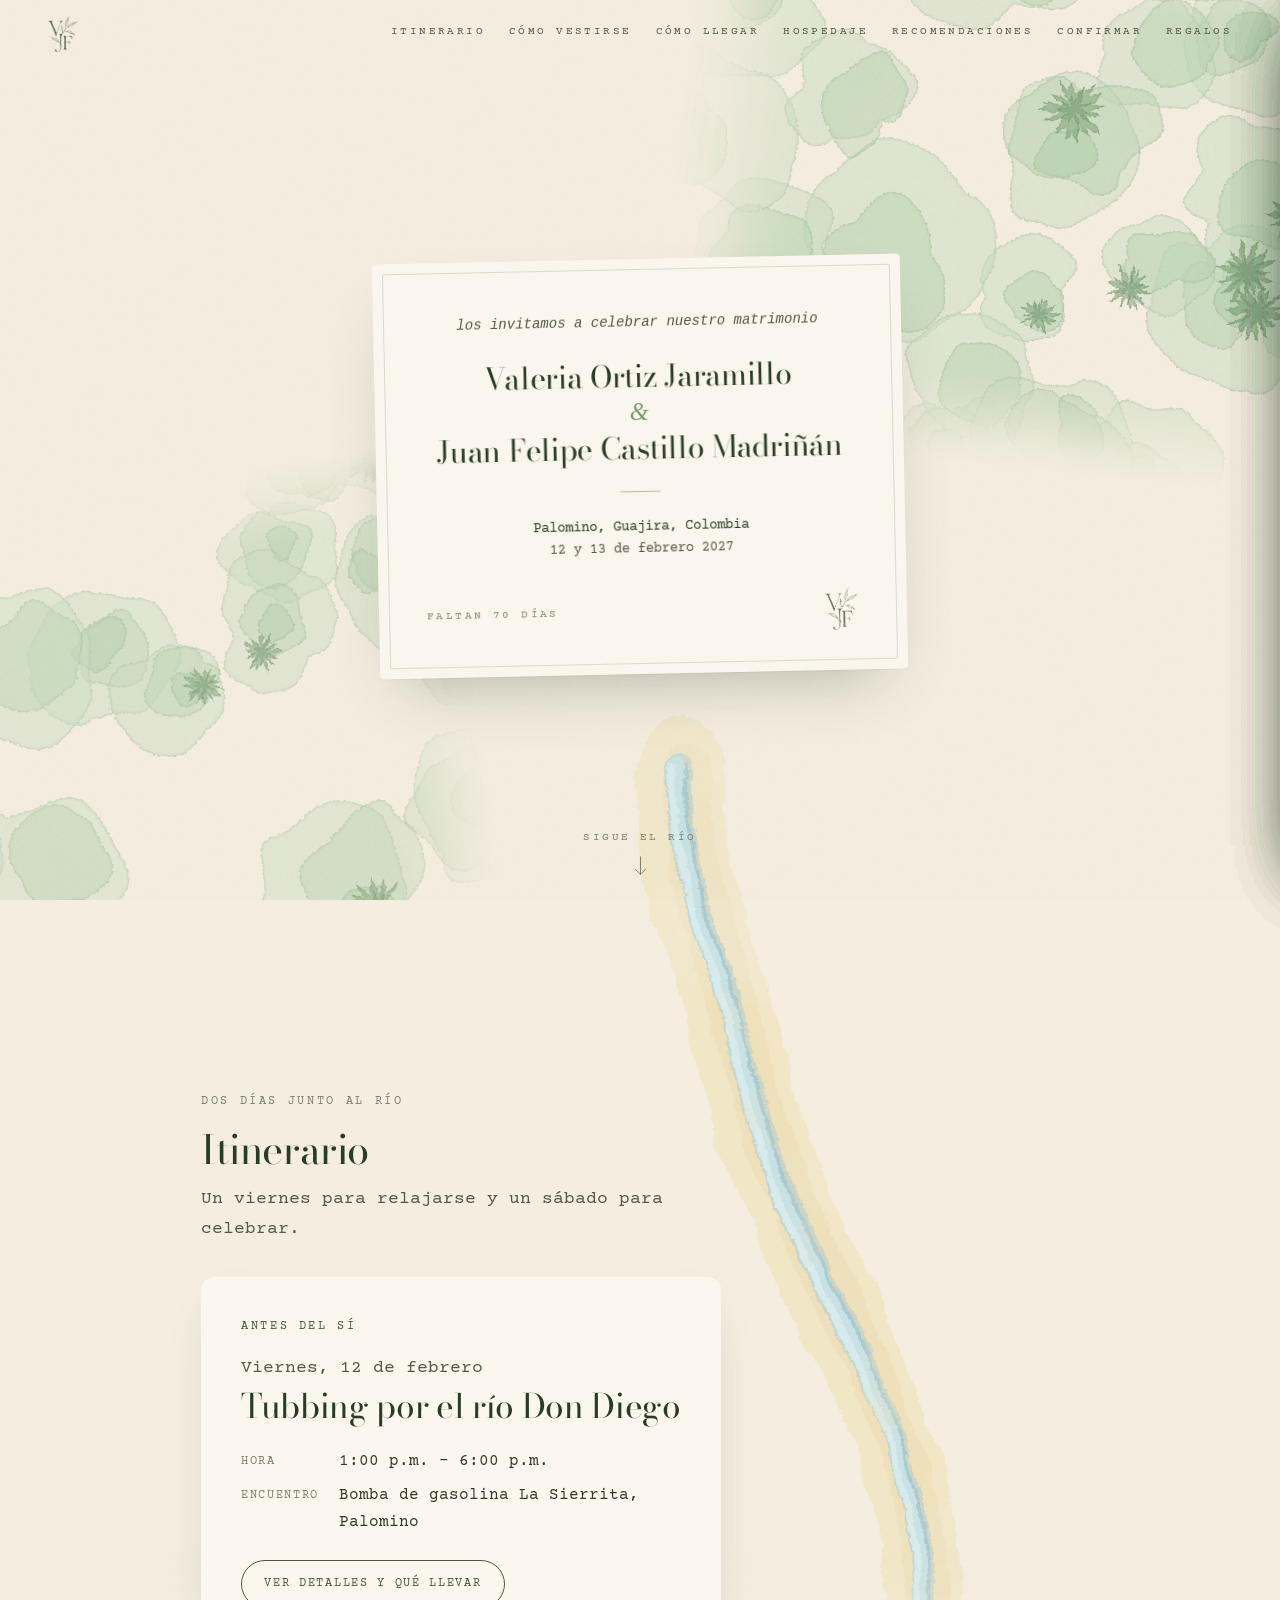
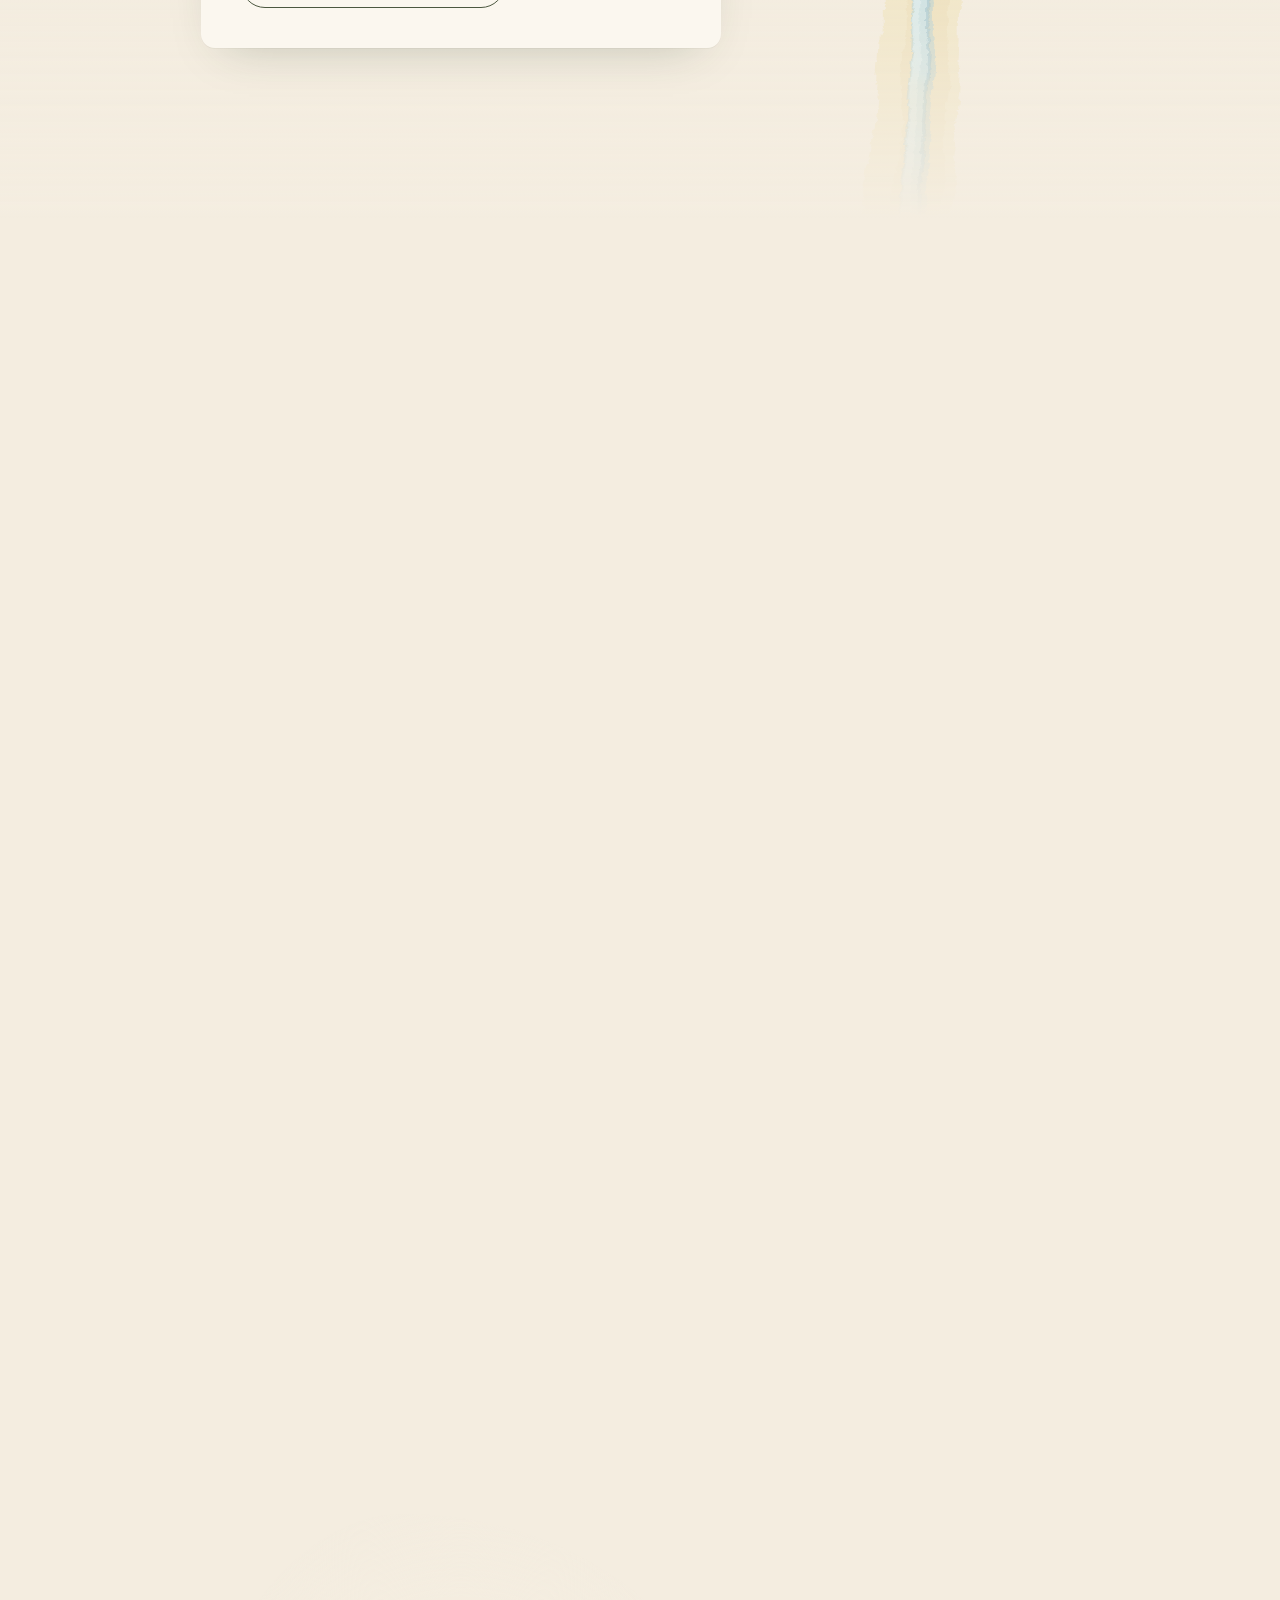
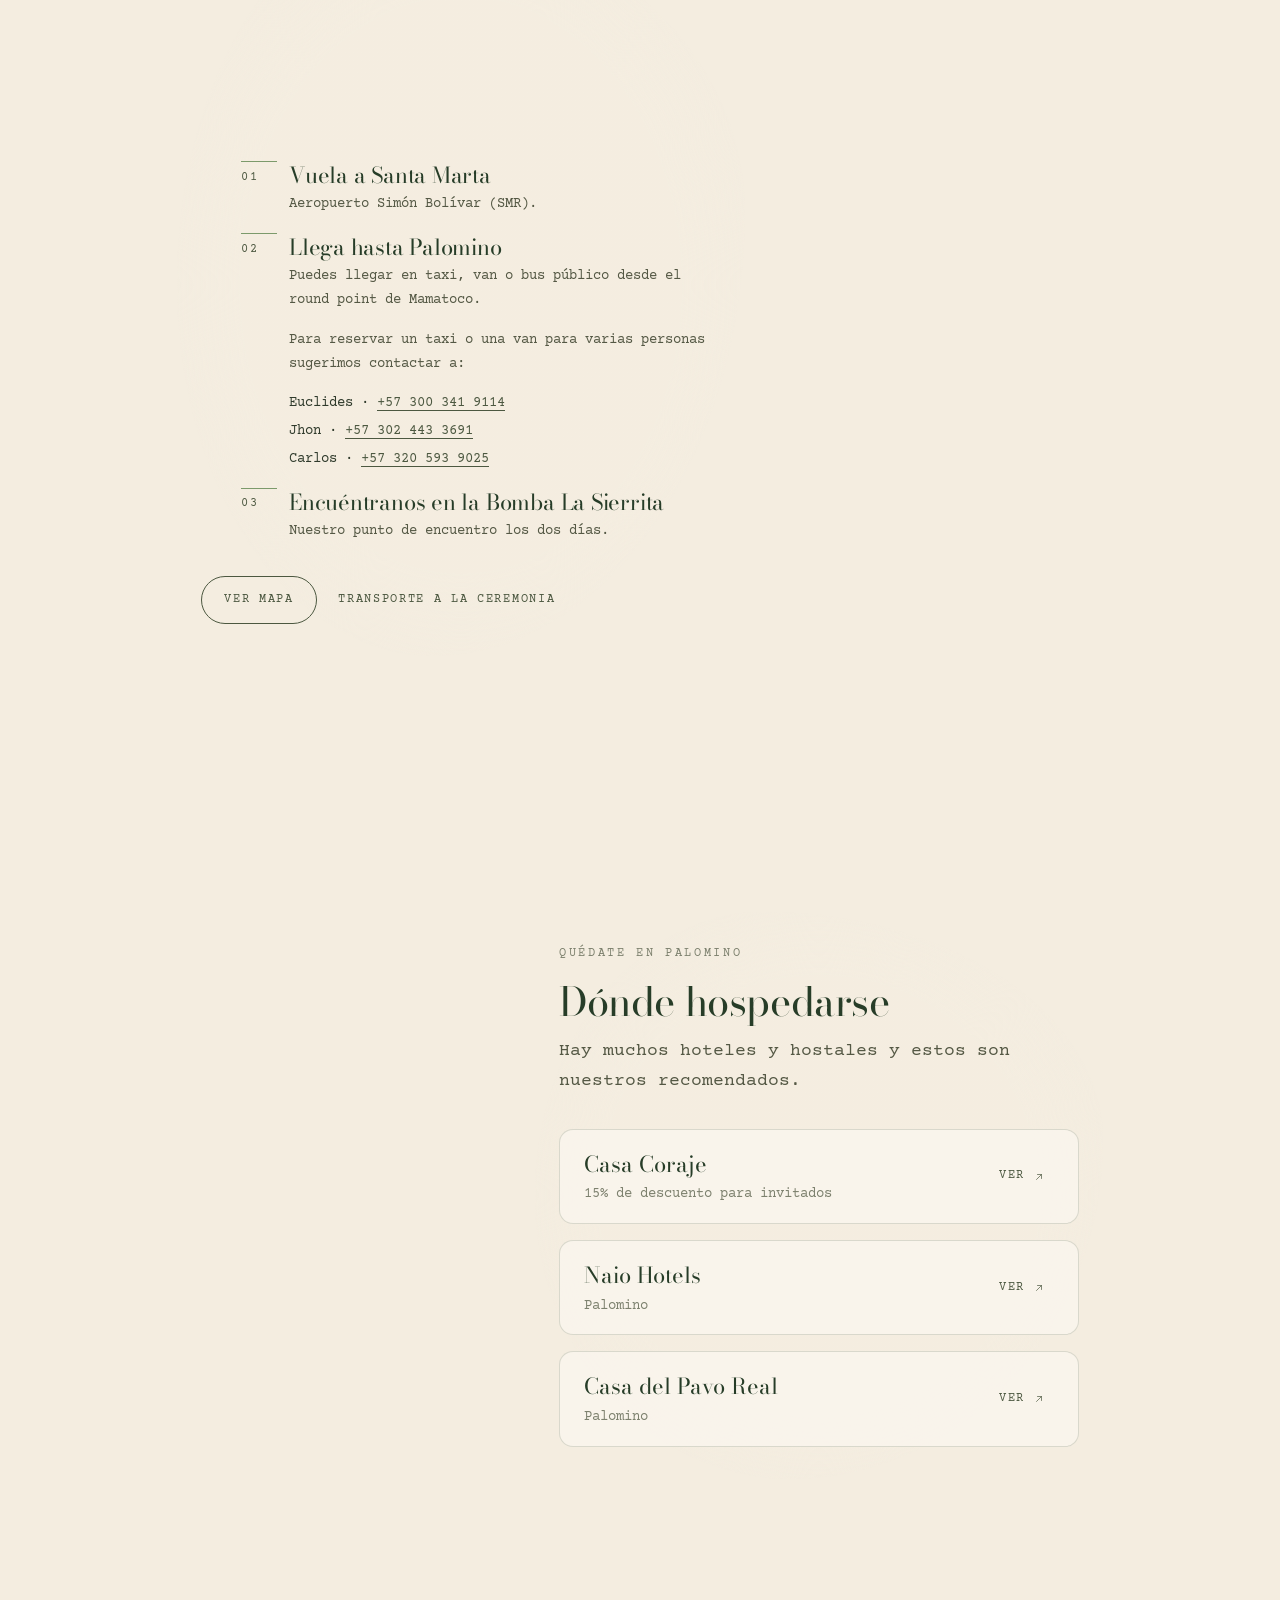
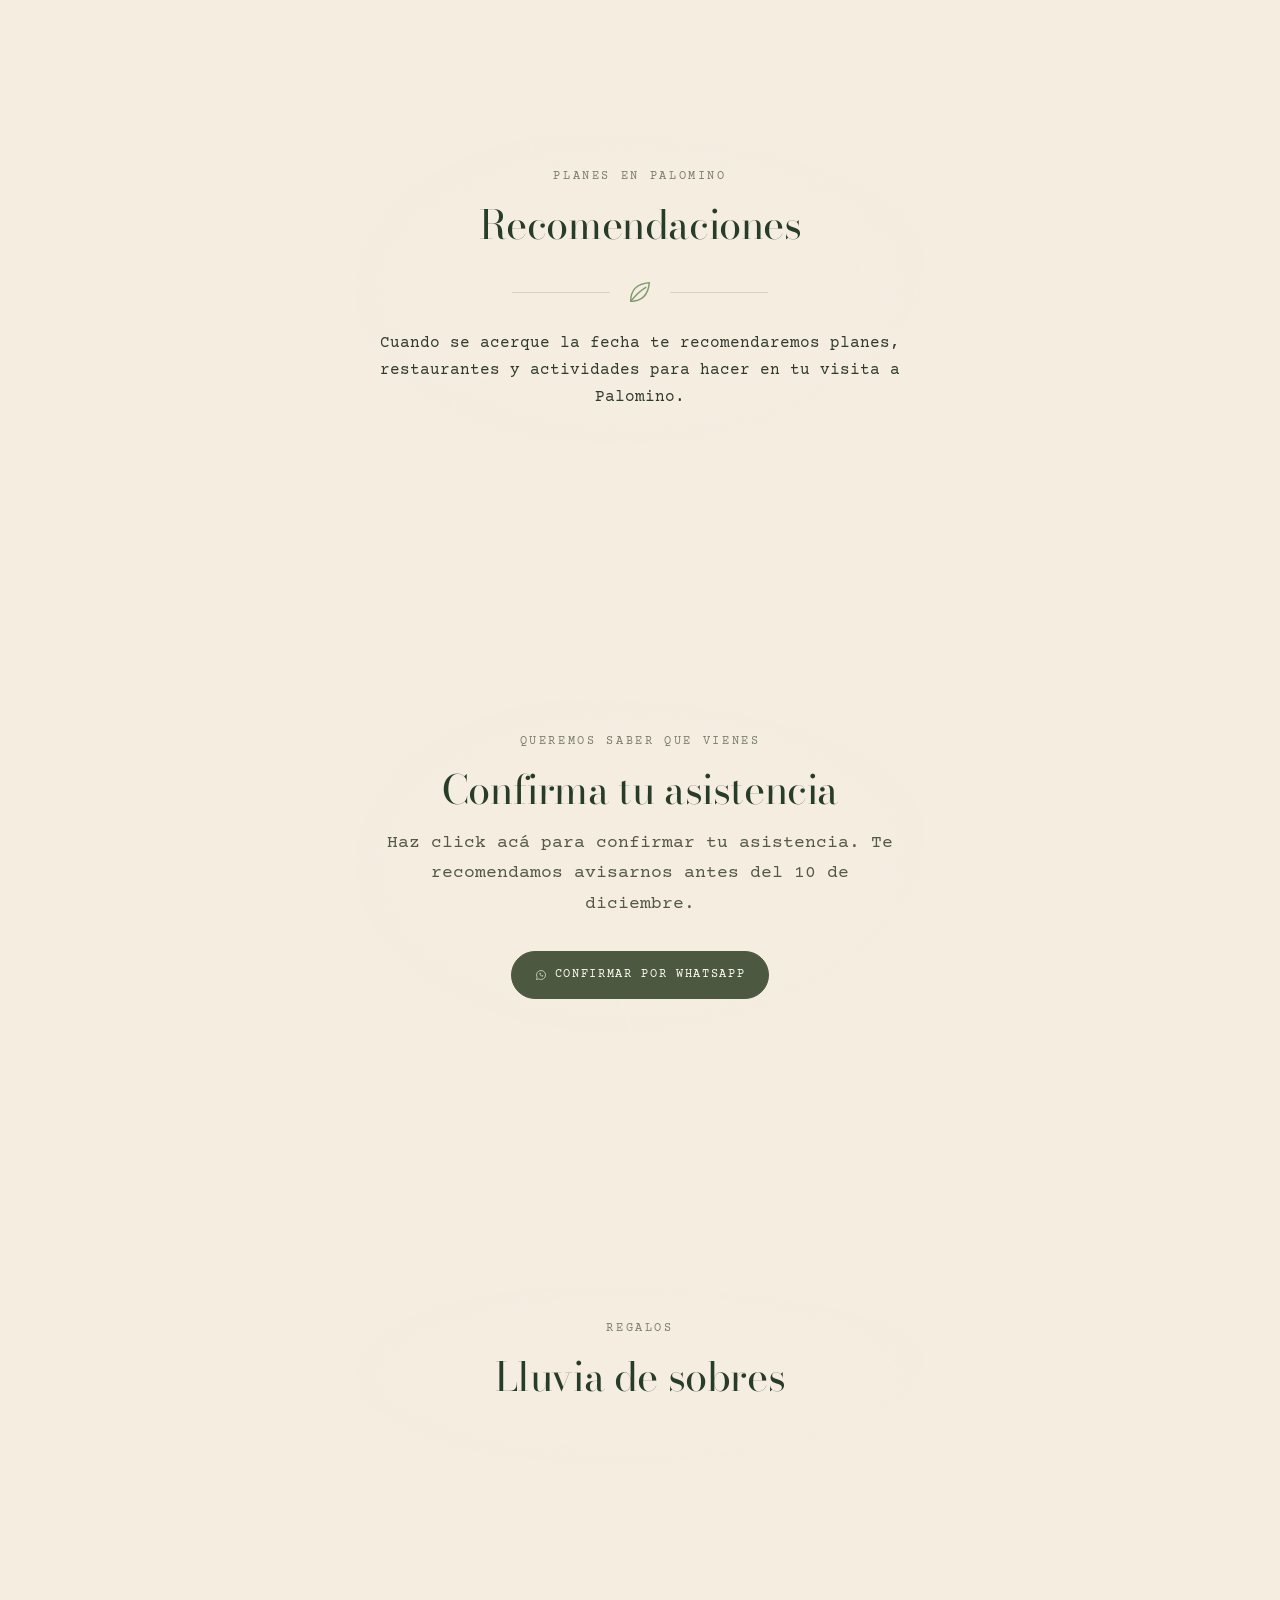
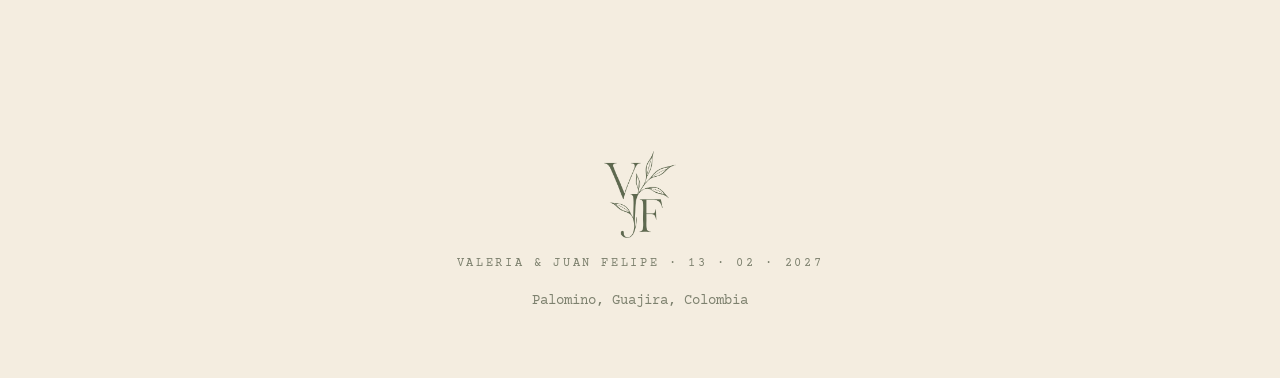
==== commit d00153a6: "Hero: tarjeta de invitación más pequeña sobre la selva (opción A) Los nombres pasan de ~64px a 24–30" ====
--- a/index.html
+++ b/index.html
@@ -51,21 +51,24 @@
     <header class="hero">
       <img class="hero__wash hero__wash--a" src="assets/img/wc/selva-01.png" alt="">
       <img class="hero__wash hero__wash--b" src="assets/img/wc/selva-02.png" alt="">
-      <div class="hero__text reveal is-visible">
-        <p class="eyebrow eyebrow--accent">Los invitamos a celebrar nuestro matrimonio</p>
-        <div class="hero__names">
-          <h1 class="display display--names">Valeria Ortiz Jaramillo</h1>
-          <span class="display display--names hero__amp" aria-hidden="true">&amp;</span>
+      <article class="hero__card reveal is-visible">
+        <p class="hero__invite mono">los invitamos a celebrar nuestro matrimonio</p>
+        <h1 class="display hero__names">
+          Valeria Ortiz Jaramillo
+          <span class="hero__amp" aria-hidden="true">&amp;</span>
           <span class="sr-only">y</span>
-          <h1 class="display display--names">Juan Felipe Castillo Madriñán</h1>
-        </div>
+          Juan Felipe Castillo Madriñán
+        </h1>
+        <hr class="hero__rule">
         <p class="hero__place mono">
           <strong>Palomino, Guajira, Colombia</strong><br>
           12 y 13 de febrero 2027
         </p>
-        <p class="hero__count"><span class="chip chip--river" id="countdown">Faltan … días</span></p>
-        <img class="hero__mono" src="assets/img/logo-vjf.png" alt="">
-      </div>
+        <div class="hero__foot">
+          <span class="hero__count" id="countdown">Faltan … días</span>
+          <img class="hero__mono" src="assets/img/logo-vjf.png" alt="">
+        </div>
+      </article>
       <a class="hero__cue" href="#itinerario">Sigue el río <svg><use href="#i-down"/></svg></a>
     </header>
 
--- a/css/site.css
+++ b/css/site.css
@@ -50,30 +50,44 @@
 
 .section-wrap { position: relative; z-index: var(--z-content); }
 
-/* --- Hero (sobre la arena, sin tarjeta) ---------------------- */
+/* --- Hero: tarjeta de invitación sobre la selva ------------- */
 .hero {
   min-height: 100svh;
   display: grid; place-items: center;
-  padding: var(--s-10) var(--gutter) var(--s-10);
+  padding: var(--s-9) var(--gutter) var(--s-8);
   position: relative; overflow: hidden;
 }
-.hero__wash { position: absolute; z-index: 0; pointer-events: none; mix-blend-mode: multiply; opacity: .9; }
-.hero__wash--a { width: min(72vw, 980px); right: -18vw; top: -14vh; transform: rotate(6deg); }
-.hero__wash--b { width: min(60vw, 760px); left: -16vw; bottom: -16vh; transform: rotate(-9deg); opacity: .8; }
-.hero__text { position: relative; z-index: 1; width: min(100%, 50rem); text-align: center; }
-.hero__names { margin: var(--s-6) 0; }
-.hero__names .display { display: block; }
-.hero__amp { display: block; margin: .5rem 0; color: var(--green-500); font-size: clamp(1.5rem, 1rem + 2vw, 2.25rem); }
-.hero__place { margin-top: var(--s-6); color: var(--text-soft); }
+.hero__wash { position: absolute; z-index: 0; pointer-events: none; mix-blend-mode: multiply; }
+.hero__wash--a { width: min(62vw, 860px); right: -14vw; top: -10vh; transform: rotate(6deg); opacity: .85; }
+.hero__wash--b { width: min(52vw, 700px); left: -14vw; bottom: -14vh; transform: rotate(-9deg); opacity: .75; }
+.hero__card {
+  position: relative; z-index: 1;
+  width: min(100%, 33rem);
+  background: var(--surface);
+  border-radius: var(--r-sm);
+  box-shadow: 0 1px 0 rgba(76,88,64,.06), 0 30px 60px -30px rgba(39,61,40,.35);
+  padding: clamp(2rem, 6vw, 3.25rem) clamp(1.5rem, 5vw, 3rem) clamp(1.75rem, 5vw, 2.5rem);
+  text-align: center;
+}
+.hero__card.reveal.is-visible { transform: rotate(-1.2deg); }
+.hero__card::after { /* filo interior, como un grabado */
+  content: ""; position: absolute; inset: 10px; border: 1px solid var(--line); border-radius: 2px; pointer-events: none;
+}
+.hero__invite { font-style: italic; color: var(--text-soft); font-size: var(--fs-sm); margin-bottom: var(--s-5); }
+.hero__names { font-size: clamp(1.5rem, 1.1rem + 1.4vw, 1.9rem); line-height: 1.18; }
+.hero__amp { display: block; font-style: italic; color: var(--green-500); font-size: .8em; margin: .15em 0; }
+.hero__rule { width: 2.5rem; height: 1px; background: var(--line-strong); margin: var(--s-5) auto; border: 0; }
+.hero__place { font-size: var(--fs-sm); color: var(--text-soft); line-height: 1.6; }
 .hero__place strong { font-weight: 400; color: var(--accent-deep); }
-.hero__mono { position: static; width: clamp(40px, 5vw, 56px); margin: var(--s-7) auto 0; opacity: .9; }
-.hero__count { margin-top: var(--s-6); }
+.hero__foot { display: flex; align-items: center; justify-content: space-between; gap: var(--s-4); margin-top: var(--s-6); }
+.hero__count { font-size: var(--fs-2xs); letter-spacing: var(--tracking-wider); text-transform: uppercase; color: var(--text-muted); }
+.hero__mono { width: 34px; opacity: .85; }
 .hero__cue {
-  position: absolute; left: 50%; bottom: var(--s-6); transform: translateX(-50%); z-index: 1;
+  position: absolute; left: 50%; bottom: var(--s-5); transform: translateX(-50%); z-index: 1;
   display: flex; flex-direction: column; align-items: center; gap: .5rem;
   color: var(--text-muted); font-size: var(--fs-2xs); letter-spacing: var(--tracking-wider); text-transform: uppercase;
 }
-.hero__cue svg { width: 14px; height: 24px; animation: cue 2.6s var(--ease-soft) infinite; }
+.hero__cue svg { width: 12px; height: 20px; animation: cue 2.6s var(--ease-soft) infinite; }
 @keyframes cue { 0%, 100% { transform: translateY(0); opacity: .5 } 50% { transform: translateY(6px); opacity: 1 } }
 @media (max-width: 760px) {
   .hero__wash--a { width: 120vw; right: -40vw; top: -10vh; }
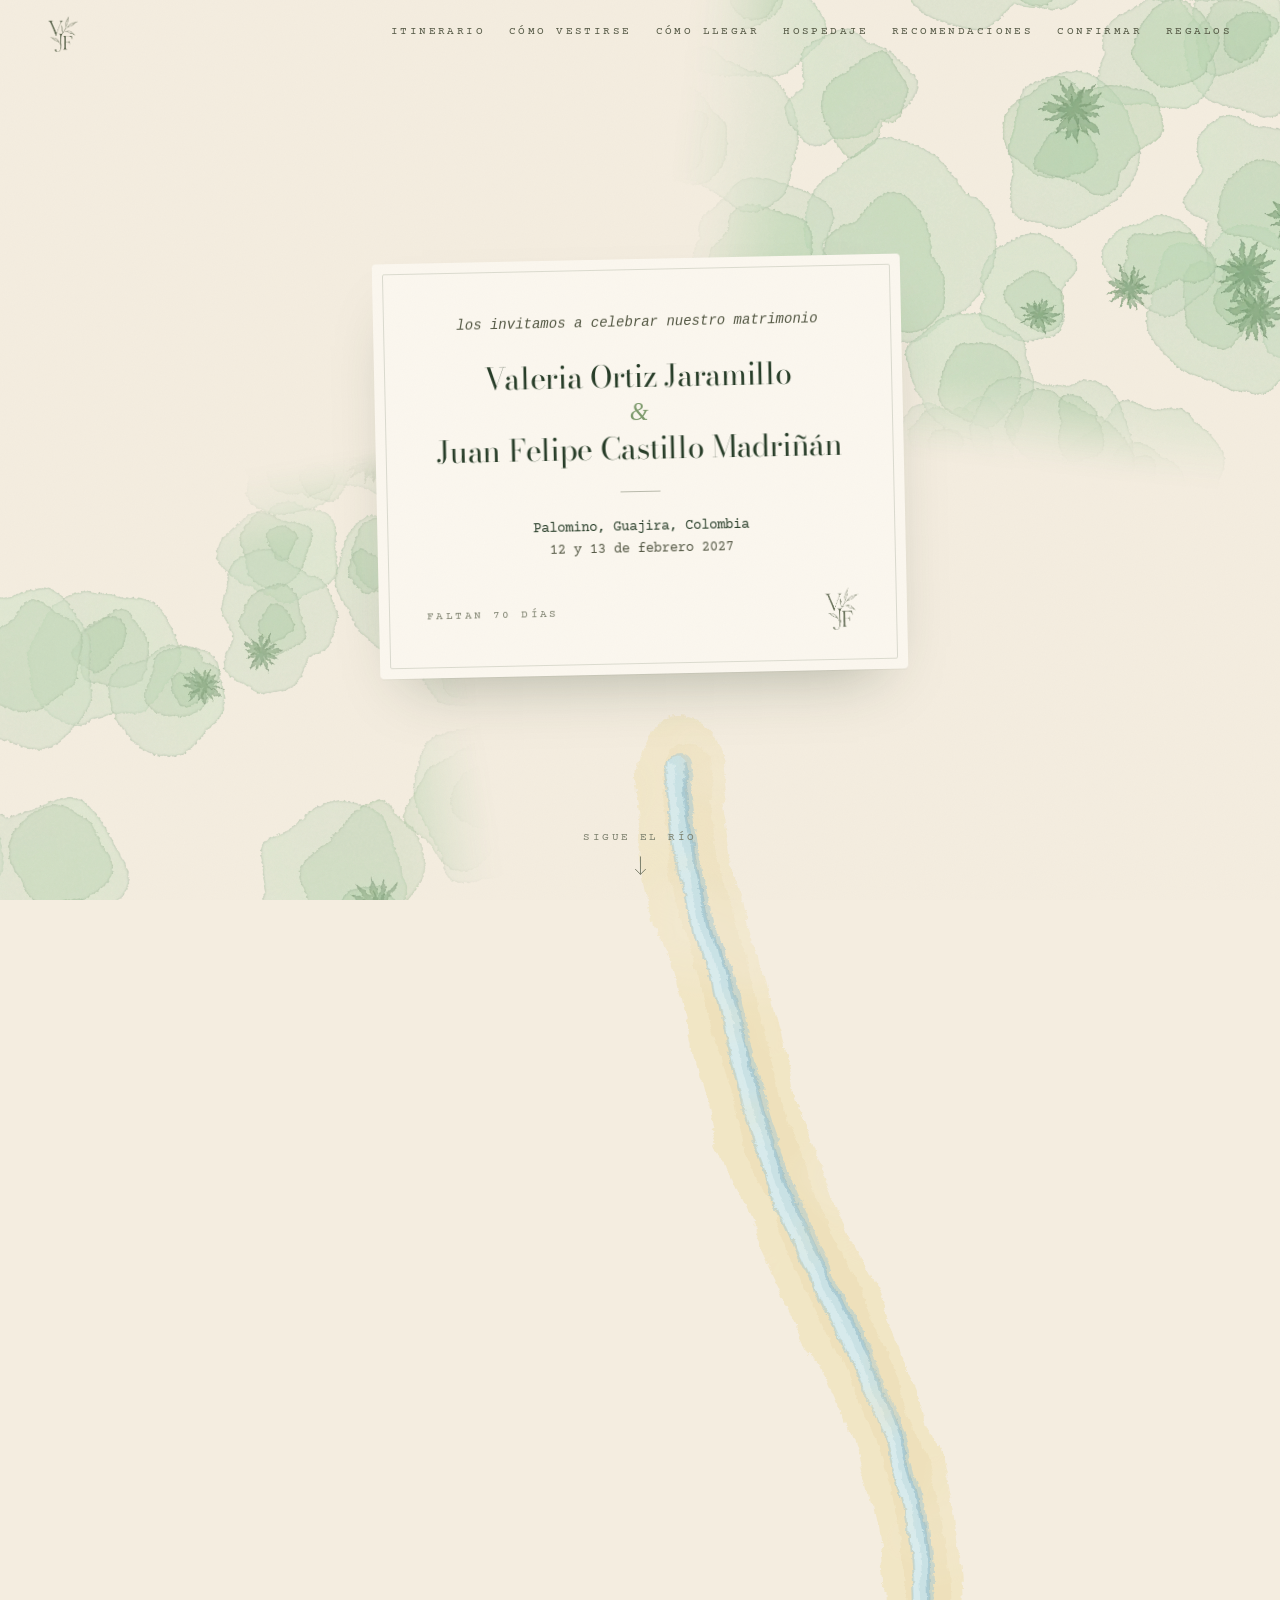
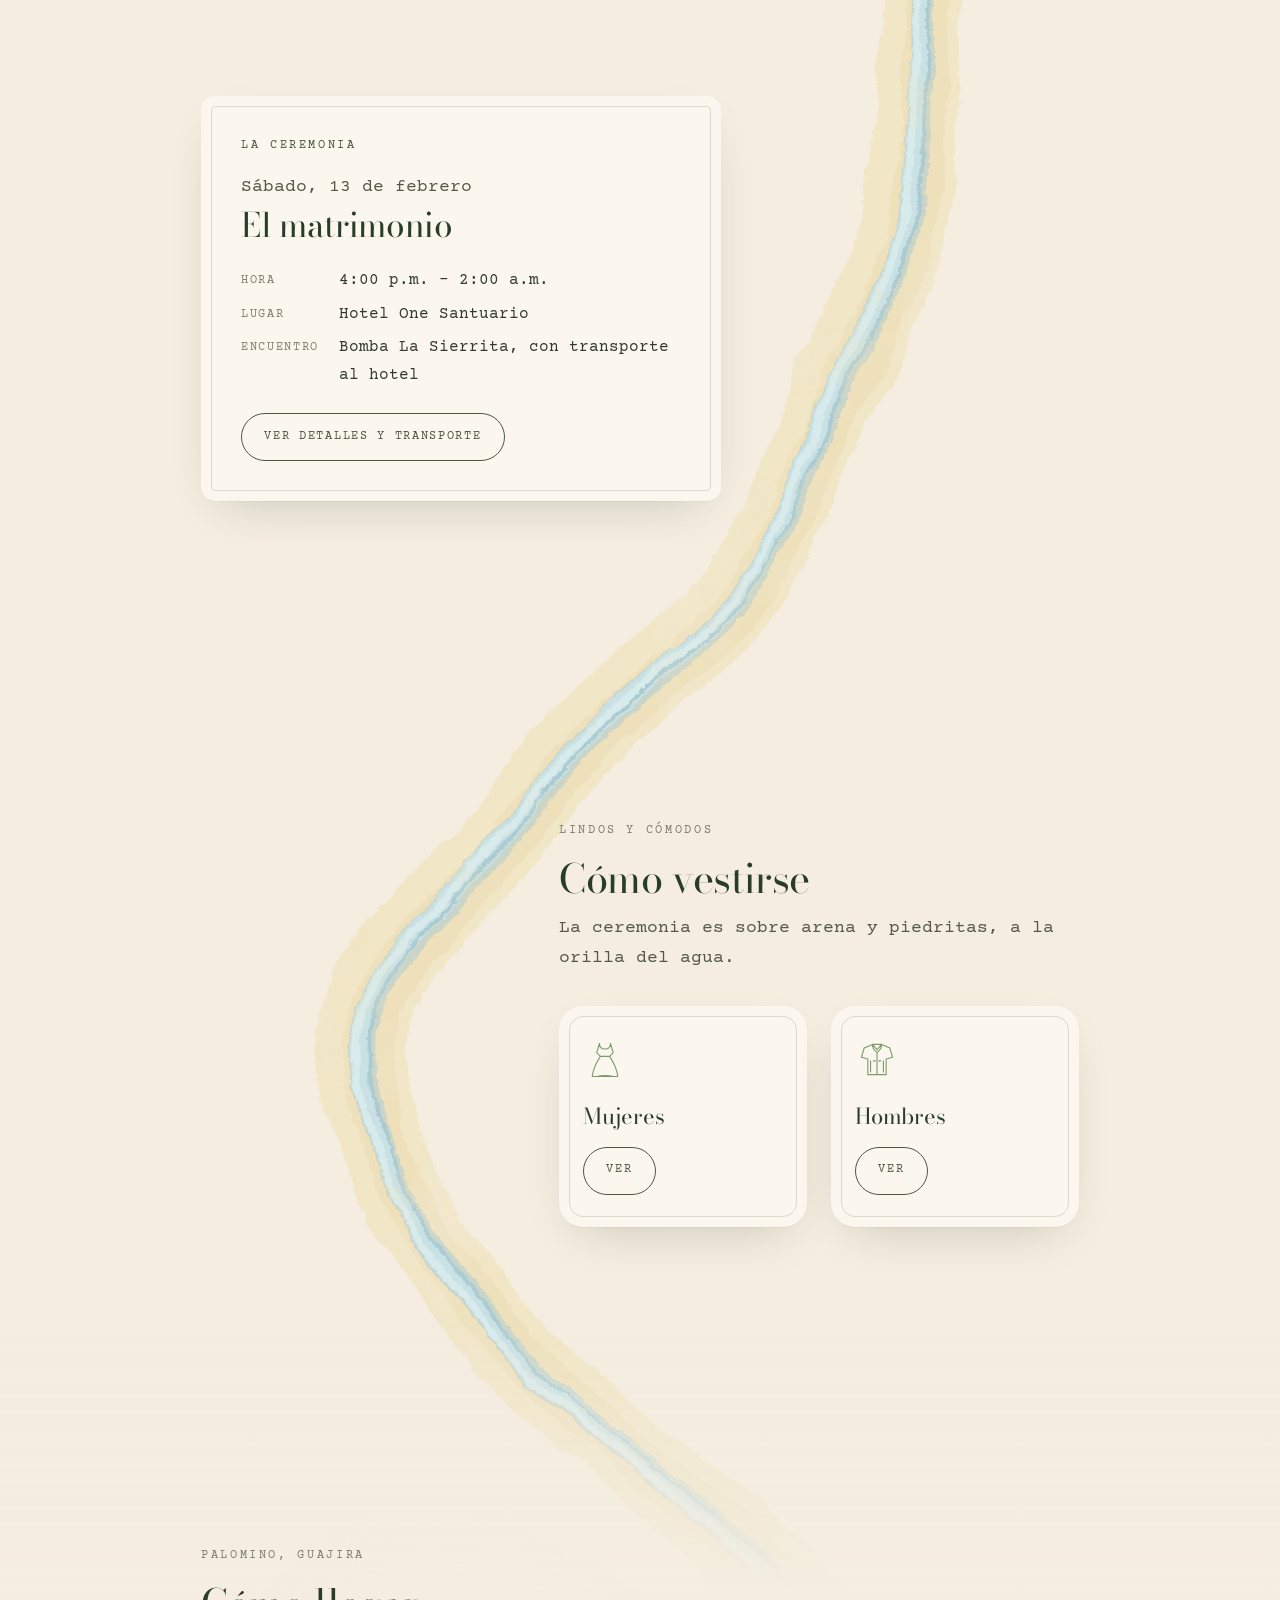
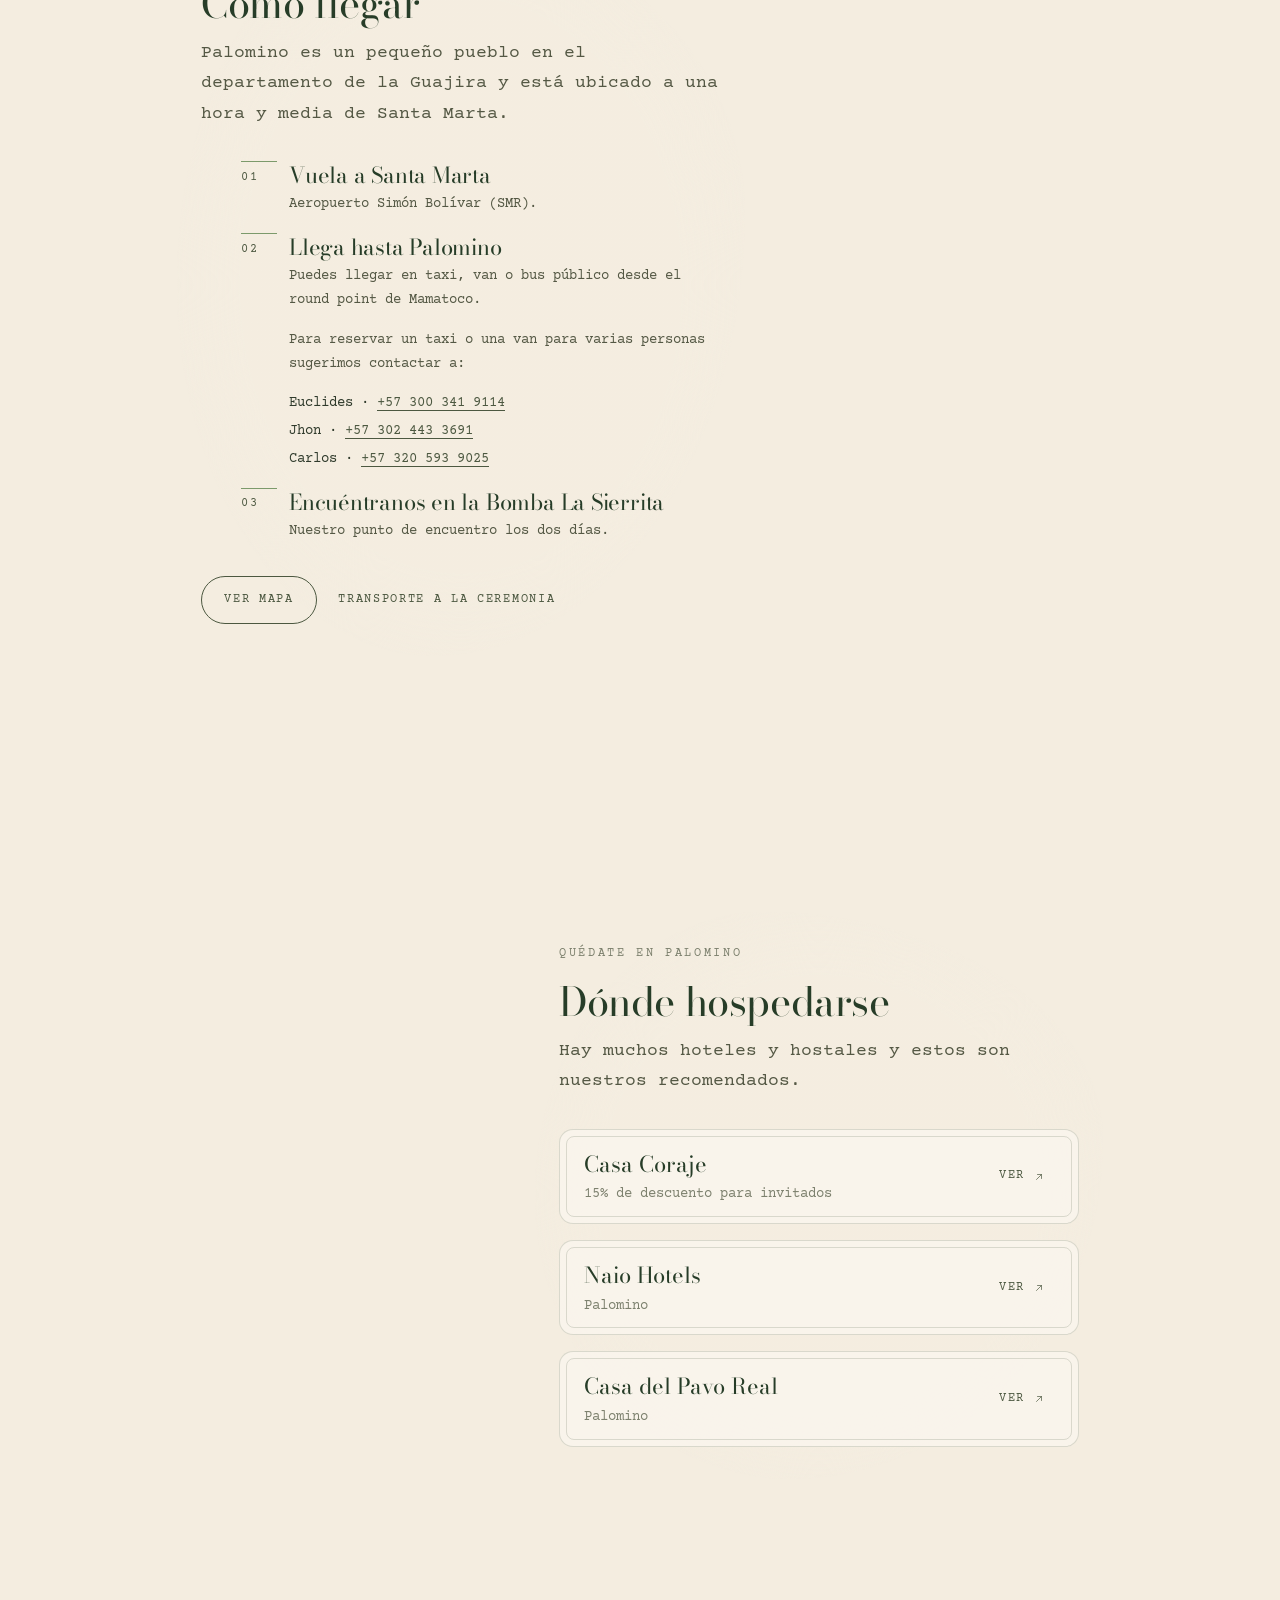
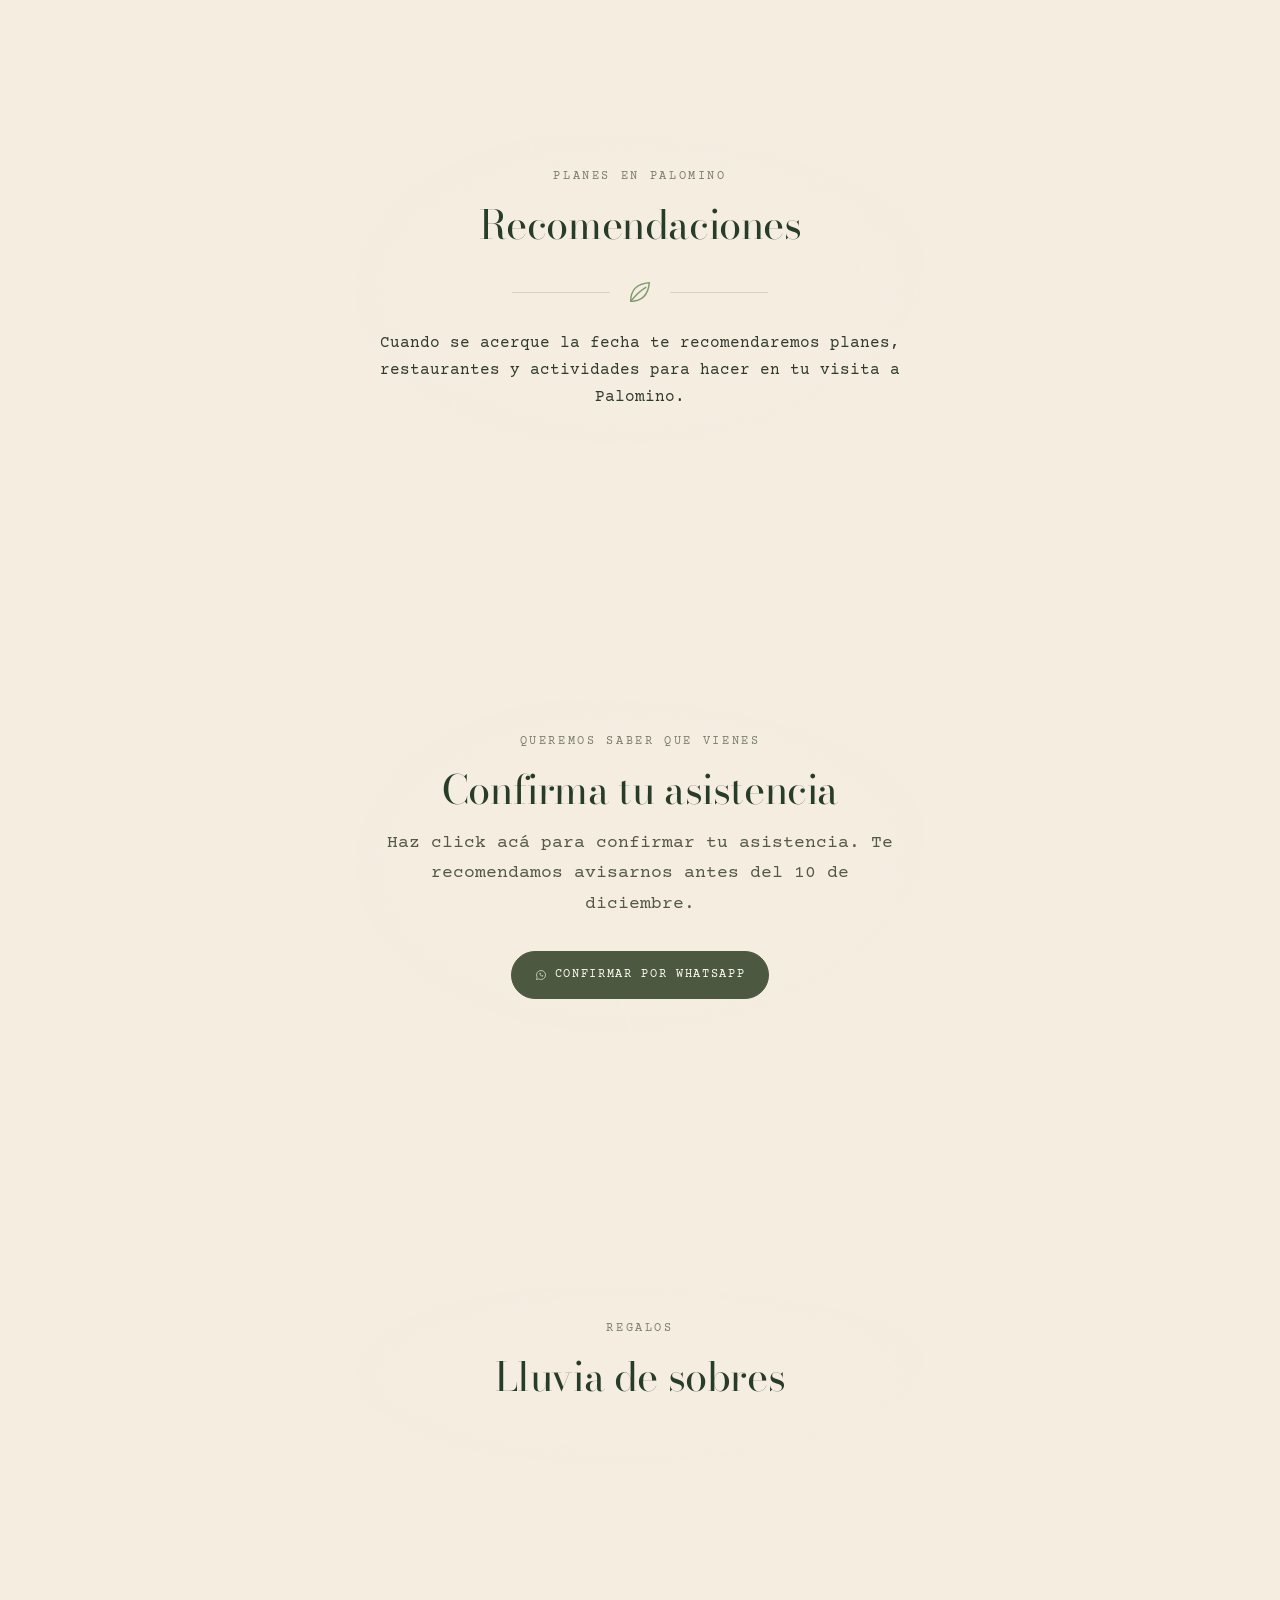
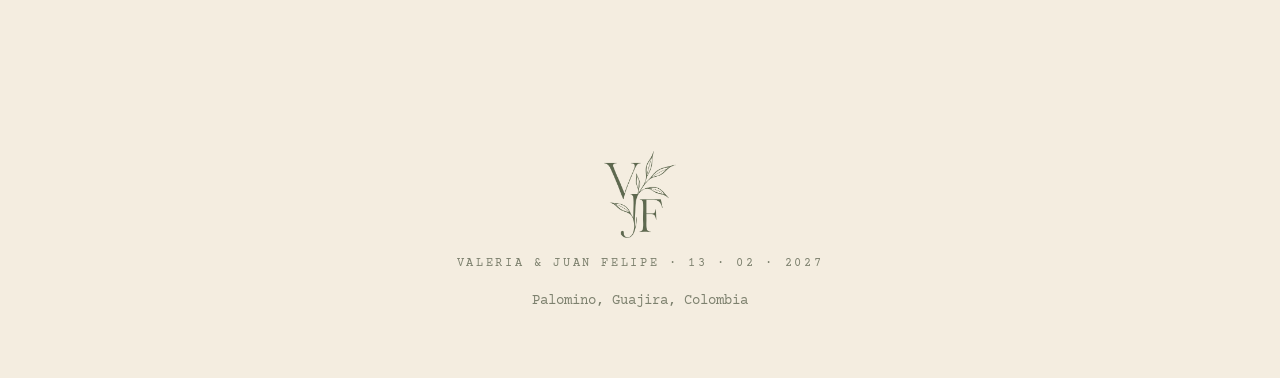
==== commit 69bf5607: "Carga más rápida: acuarelas en WebP, drawers bajo demanda y río sin CLS - Acuarelas (selva, copas, p" ====
--- a/index.html
+++ b/index.html
@@ -49,8 +49,8 @@
 
     <!-- ===================== HERO ===================== -->
     <header class="hero">
-      <img class="hero__wash hero__wash--a" src="assets/img/wc/selva-01.png" alt="">
-      <img class="hero__wash hero__wash--b" src="assets/img/wc/selva-02.png" alt="">
+      <picture><source srcset="assets/img/wc/selva-01.webp" type="image/webp"><img class="hero__wash hero__wash--a" src="assets/img/wc/selva-01.png" alt="" width="1400" height="1000" fetchpriority="high"></picture>
+      <picture><source srcset="assets/img/wc/selva-02.webp" type="image/webp"><img class="hero__wash hero__wash--b" src="assets/img/wc/selva-02.png" alt="" width="1100" height="900" fetchpriority="high"></picture>
       <article class="hero__card reveal is-visible">
         <p class="hero__invite mono">los invitamos a celebrar nuestro matrimonio</p>
         <h1 class="display hero__names">
@@ -308,7 +308,7 @@
     <button class="drawer__close" data-drawer-close aria-label="Cerrar"><svg><use href="#i-close"/></svg></button>
   </div>
   <div class="drawer__body stack">
-    <iframe class="map-frame" title="Mapa de Palomino" loading="lazy" referrerpolicy="no-referrer-when-downgrade" src="https://www.google.com/maps?q=Palomino,+La+Guajira,+Colombia&z=13&output=embed"></iframe>
+    <iframe class="map-frame" title="Mapa de Palomino" referrerpolicy="no-referrer-when-downgrade" data-src="https://www.google.com/maps?q=Palomino,+La+Guajira,+Colombia&z=13&output=embed"></iframe>
     <dl class="facts">
       <dt>Encuentro</dt><dd>Bomba de gasolina La Sierrita, sobre la Troncal, en Palomino.</dd>
       <dt>Ceremonia</dt><dd>Hotel One Santuario, a 2 km de la principal, frente al río Palomino · <a class="link" href="https://maps.app.goo.gl/7ZkuoeTQYC2sWVmMA" target="_blank" rel="noopener">ver en Google Maps</a></dd>
@@ -327,13 +327,13 @@
     <p>Vestido largo y zapatos elegantes que sean aptos para caminar en terrenos inestables como arena y piedritas.</p>
     <p class="cluster"><span class="chip">Vestido largo</span><span class="chip">Telas livianas</span><span class="chip chip--sand">Suela plana o bloque</span></p>
     <div class="inspo">
-      <div class="inspo__item"><img src="assets/img/vestir/mujeres-01.jpg" alt="Vestido largo plisado verde lima, en la arena" loading="lazy"></div>
-      <div class="inspo__item"><img src="assets/img/vestir/mujeres-02.jpg" alt="Vestido largo plisado en verdes y dorados" loading="lazy"></div>
-      <div class="inspo__item"><img src="assets/img/vestir/mujeres-07.jpg" alt="Vestido largo verde salvia con flores bordadas y manga corta" loading="lazy"></div>
-      <div class="inspo__item"><img src="assets/img/vestir/mujeres-04.jpg" alt="Vestido largo fucsia con falda plisada, entre plátanos" loading="lazy"></div>
-      <div class="inspo__item"><img src="assets/img/vestir/mujeres-05.jpg" alt="Vestido largo estampado en rojos, de un hombro" loading="lazy"></div>
-      <div class="inspo__item"><img src="assets/img/vestir/mujeres-06.jpg" alt="Vestido largo naranja con volantes, en la selva" loading="lazy"></div>
-      <div class="inspo__item"><img src="assets/img/vestir/mujeres-08.jpg" alt="Vestido largo de hombros descubiertos con estampado de acuarela en verdes y fucsias" loading="lazy"></div>
+      <div class="inspo__item"><img data-src="assets/img/vestir/mujeres-01.jpg" alt="Vestido largo plisado verde lima, en la arena" decoding="async"></div>
+      <div class="inspo__item"><img data-src="assets/img/vestir/mujeres-02.jpg" alt="Vestido largo plisado en verdes y dorados" decoding="async"></div>
+      <div class="inspo__item"><img data-src="assets/img/vestir/mujeres-07.jpg" alt="Vestido largo verde salvia con flores bordadas y manga corta" decoding="async"></div>
+      <div class="inspo__item"><img data-src="assets/img/vestir/mujeres-04.jpg" alt="Vestido largo fucsia con falda plisada, entre plátanos" decoding="async"></div>
+      <div class="inspo__item"><img data-src="assets/img/vestir/mujeres-05.jpg" alt="Vestido largo estampado en rojos, de un hombro" decoding="async"></div>
+      <div class="inspo__item"><img data-src="assets/img/vestir/mujeres-06.jpg" alt="Vestido largo naranja con volantes, en la selva" decoding="async"></div>
+      <div class="inspo__item"><img data-src="assets/img/vestir/mujeres-08.jpg" alt="Vestido largo de hombros descubiertos con estampado de acuarela en verdes y fucsias" decoding="async"></div>
     </div>
   </div>
 </aside>
@@ -348,7 +348,7 @@
     <p class="soft">Pantalón de lino o algodón y zapato cerrado cómodo.</p>
     <p class="cluster"><span class="chip">Guayabera blanca</span><span class="chip">Pantalón beige</span><span class="chip chip--sand">Lino</span></p>
     <div class="inspo">
-      <div class="inspo__item"><img src="assets/img/vestir/hombres-01.jpg" alt="Guayabera blanca de lino y pantalón beige, frente al mar" loading="lazy"></div>
+      <div class="inspo__item"><img data-src="assets/img/vestir/hombres-01.jpg" alt="Guayabera blanca de lino y pantalón beige, frente al mar" decoding="async"></div>
     </div>
   </div>
 </aside>
--- a/css/base.css
+++ b/css/base.css
@@ -24,6 +24,7 @@
   background-image: url("data:image/svg+xml;utf8,<svg xmlns='http://www.w3.org/2000/svg' width='300' height='300'><filter id='n'><feTurbulence type='fractalNoise' baseFrequency='.9' numOctaves='3' stitchTiles='stitch'/><feColorMatrix values='0 0 0 0 .55  0 0 0 0 .52  0 0 0 0 .42  0 0 0 .07 0'/></filter><rect width='100%' height='100%' filter='url(%23n)'/></svg>");
 }
 img, svg { display: block; max-width: 100%; }
+picture > source { display: none; }
 a { color: inherit; text-decoration: none; }
 p { margin: 0 0 var(--s-4); }
 p:last-child { margin-bottom: 0; }
--- a/css/components.css
+++ b/css/components.css
@@ -61,6 +61,17 @@
 .paper--sand { background: var(--surface-2); }
 .paper--torn { border-radius: var(--r-lg); }
 
+/* Filo interior, como un grabado (igual que la tarjeta del hero) */
+.paper, .dress__card, .list-card { --frame-inset: 10px; --frame-radius: var(--r-md); position: relative; }
+.paper--torn, .dress__card { --frame-radius: var(--r-lg); }
+.list-card { --frame-inset: 6px; }
+.paper::after, .dress__card::after, .list-card::after {
+  content: ""; position: absolute; inset: var(--frame-inset);
+  border: 1px solid var(--line);
+  border-radius: max(2px, calc(var(--frame-radius) - var(--frame-inset)));
+  pointer-events: none;
+}
+
 /* --- Separador con hoja ------------------------------------- */
 .leaf-rule {
   display: flex; align-items: center; gap: var(--s-4);
@@ -120,12 +131,14 @@
   background: var(--surface);
   box-shadow: var(--shadow-drawer);
   transform: translateX(104%);
-  transition: transform var(--dur-slow) var(--ease-out);
+  /* cerrado = oculto (no carga ni recibe foco); se oculta al terminar de salir */
+  visibility: hidden;
+  transition: transform var(--dur-slow) var(--ease-out), visibility 0s linear var(--dur-slow);
   display: flex; flex-direction: column;
   overflow: hidden;
 }
 .drawer--left { right: auto; left: 0; transform: translateX(-104%); box-shadow: 24px 0 64px -32px rgba(39,61,40,.35); }
-.drawer[aria-hidden="false"] { transform: translateX(0); }
+.drawer[aria-hidden="false"] { transform: translateX(0); visibility: visible; transition: transform var(--dur-slow) var(--ease-out), visibility 0s; }
 .drawer-backdrop.is-open { opacity: 1; pointer-events: auto; }
 .drawer__head {
   display: flex; align-items: center; justify-content: space-between;
--- a/css/site.css
+++ b/css/site.css
@@ -26,14 +26,20 @@
 .stage { position: relative; isolation: isolate; }
 .river-master { position: absolute; top: 0; left: 0; opacity: 0; pointer-events: none; }
 .river-master path { fill: none; }
+/* El río ocupa toda la altura y se revela recortando (clip-path) hasta --r;
+   así no hay cambios de layout en cada fotograma (evita CLS). */
 .river-reveal {
+  --r: 0px;
   position: absolute; top: 0; left: 0; width: 100%; height: 0;
   overflow: hidden; z-index: var(--z-river); pointer-events: none;
+  clip-path: inset(0 0 calc(100% - var(--r)) 0);
 }
 /* frente del río: se funde con la arena en vez de cortarse */
 .river-reveal::after {
-  content: ""; position: absolute; left: 0; right: 0; bottom: 0; height: 320px;
-  background: linear-gradient(to bottom, transparent, var(--bg) 85%);
+  /* 8px de más bajo el borde del recorte, para no dejar un filo de río por redondeo */
+  content: ""; position: absolute; left: 0; right: 0; top: 0; height: 328px;
+  transform: translateY(calc(var(--r) - 320px));
+  background: linear-gradient(to bottom, transparent, var(--bg) 83%);
 }
 .river { position: absolute; left: 0; width: 100%; overflow: hidden; will-change: transform; }
 .river path { fill: none; stroke-linecap: round; stroke-linejoin: round; }
@@ -57,7 +63,8 @@
   padding: var(--s-9) var(--gutter) var(--s-8);
   position: relative; overflow: hidden;
 }
-.hero__wash { position: absolute; z-index: 0; pointer-events: none; mix-blend-mode: multiply; }
+.hero > picture { display: contents; }
+.hero__wash { position: absolute; z-index: 0; height: auto; pointer-events: none; mix-blend-mode: multiply; }
 .hero__wash--a { width: min(62vw, 860px); right: -14vw; top: -10vh; transform: rotate(6deg); opacity: .85; }
 .hero__wash--b { width: min(52vw, 700px); left: -14vw; bottom: -14vh; transform: rotate(-9deg); opacity: .75; }
 .hero__card {
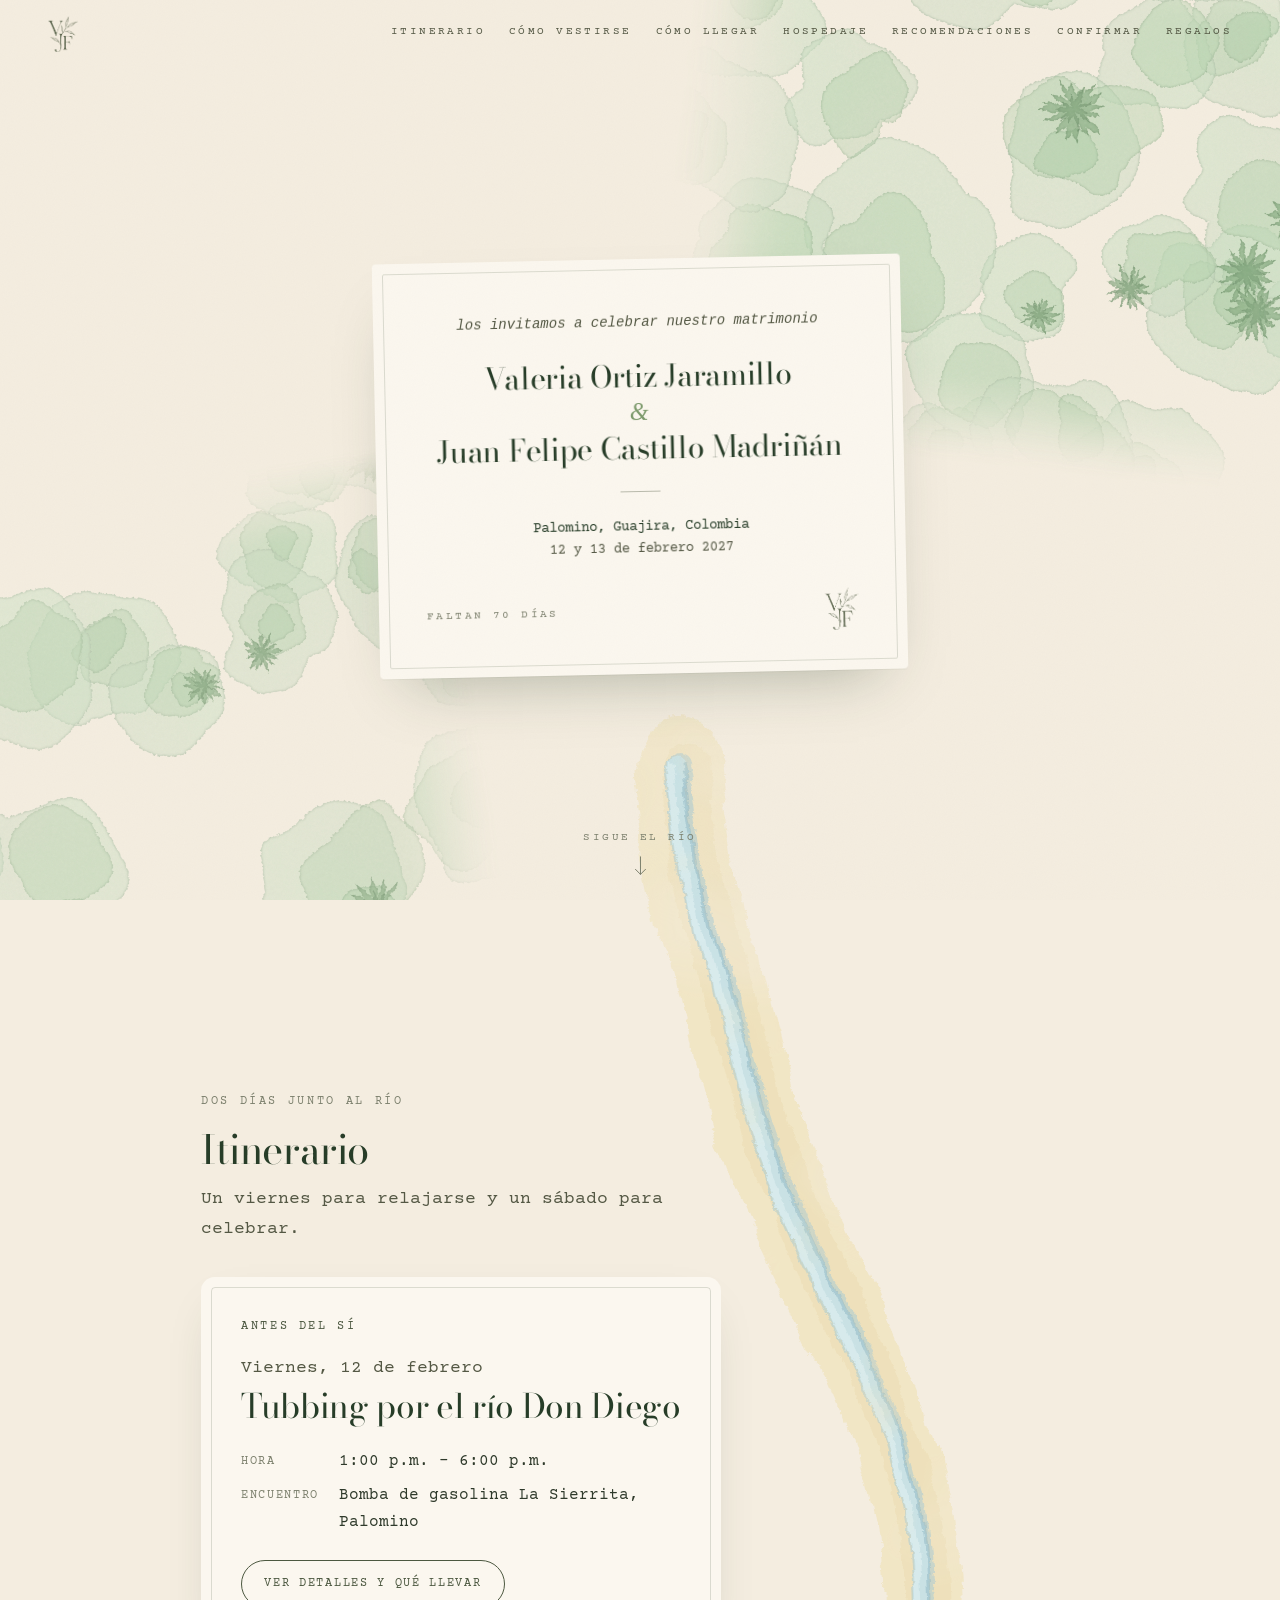
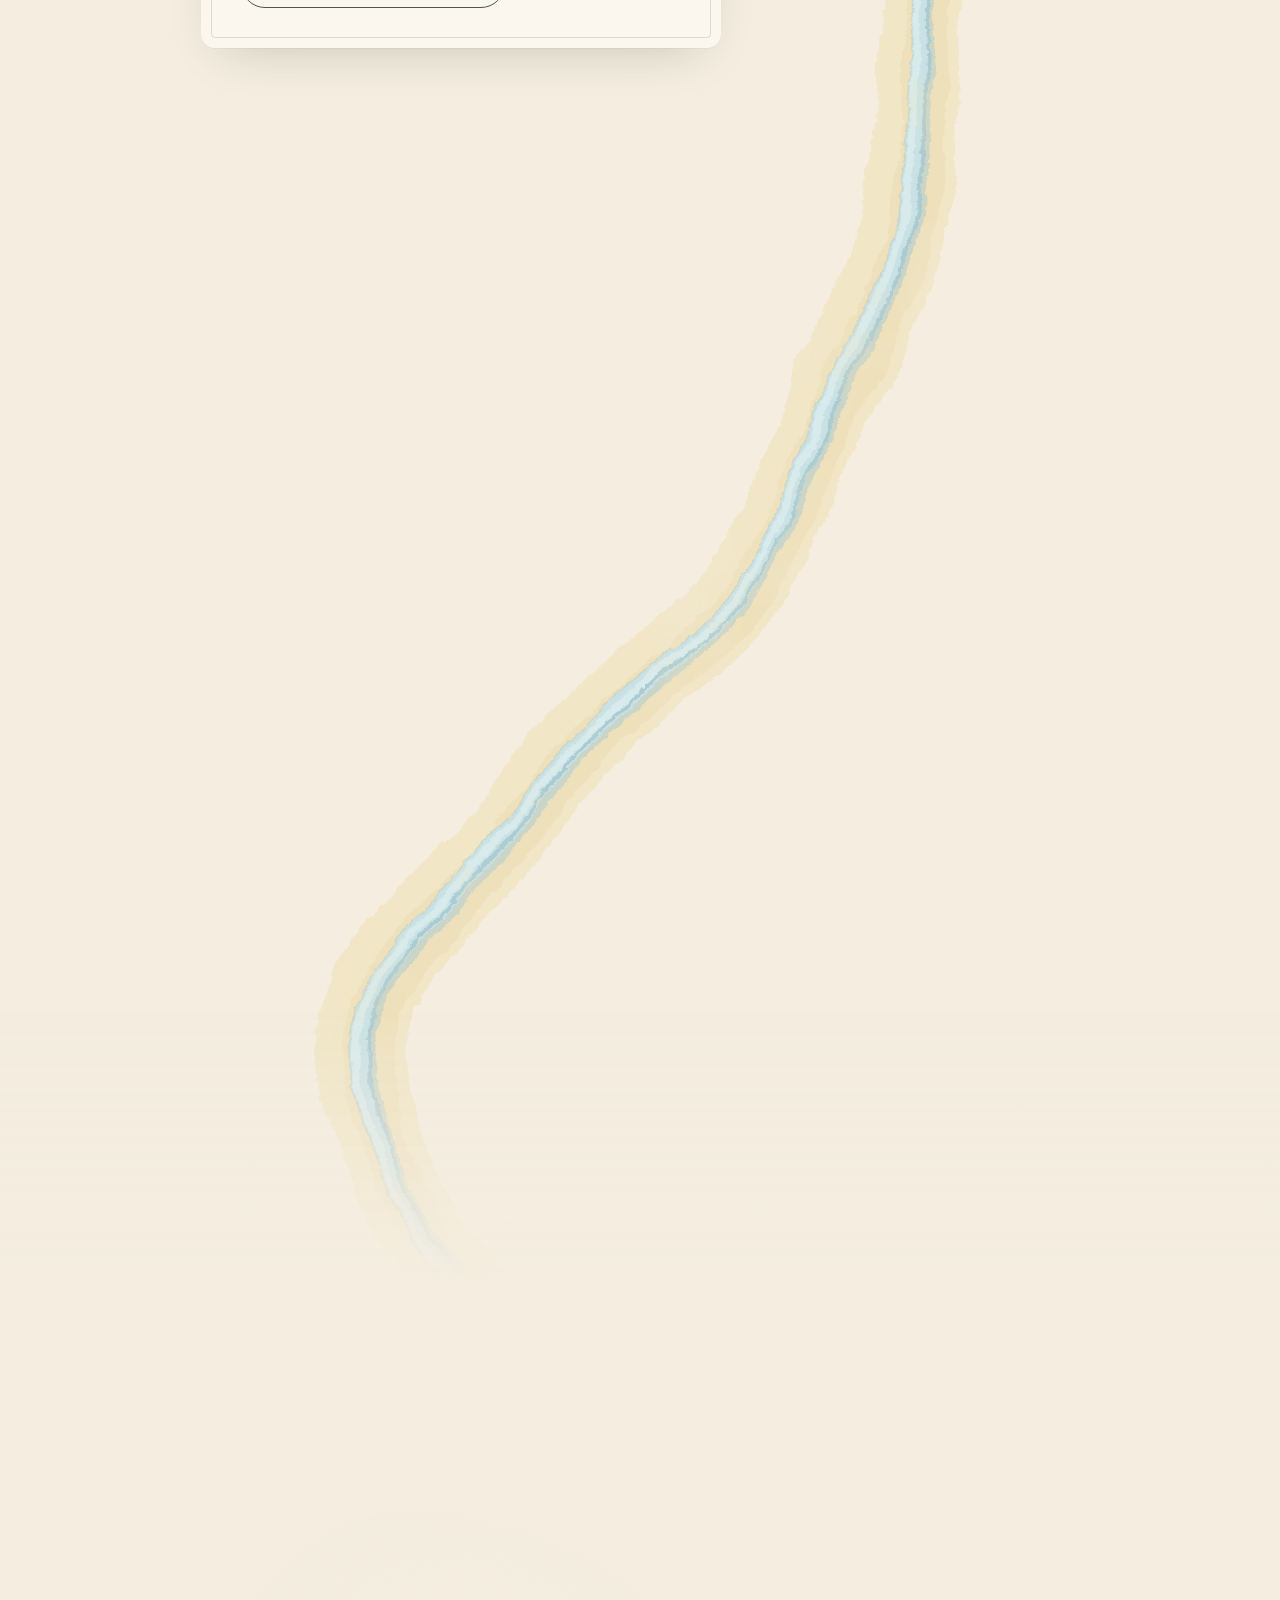
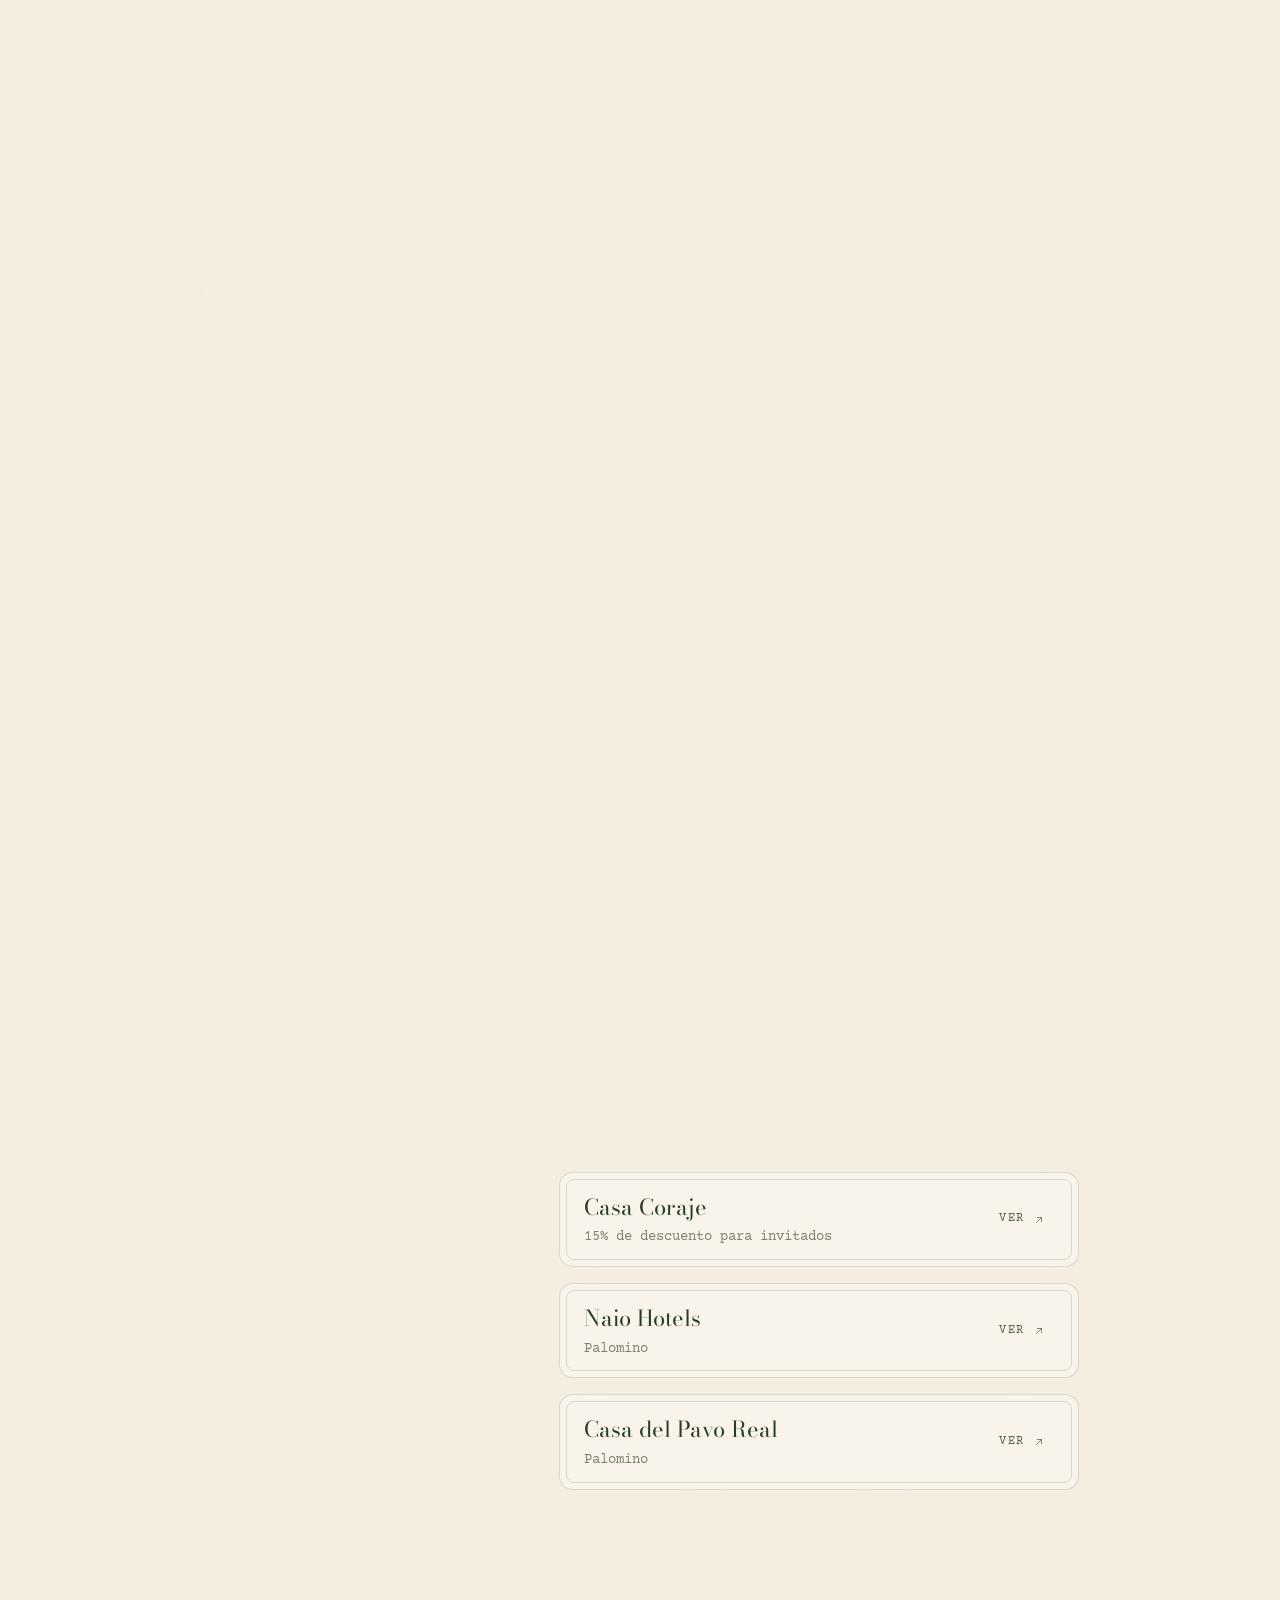
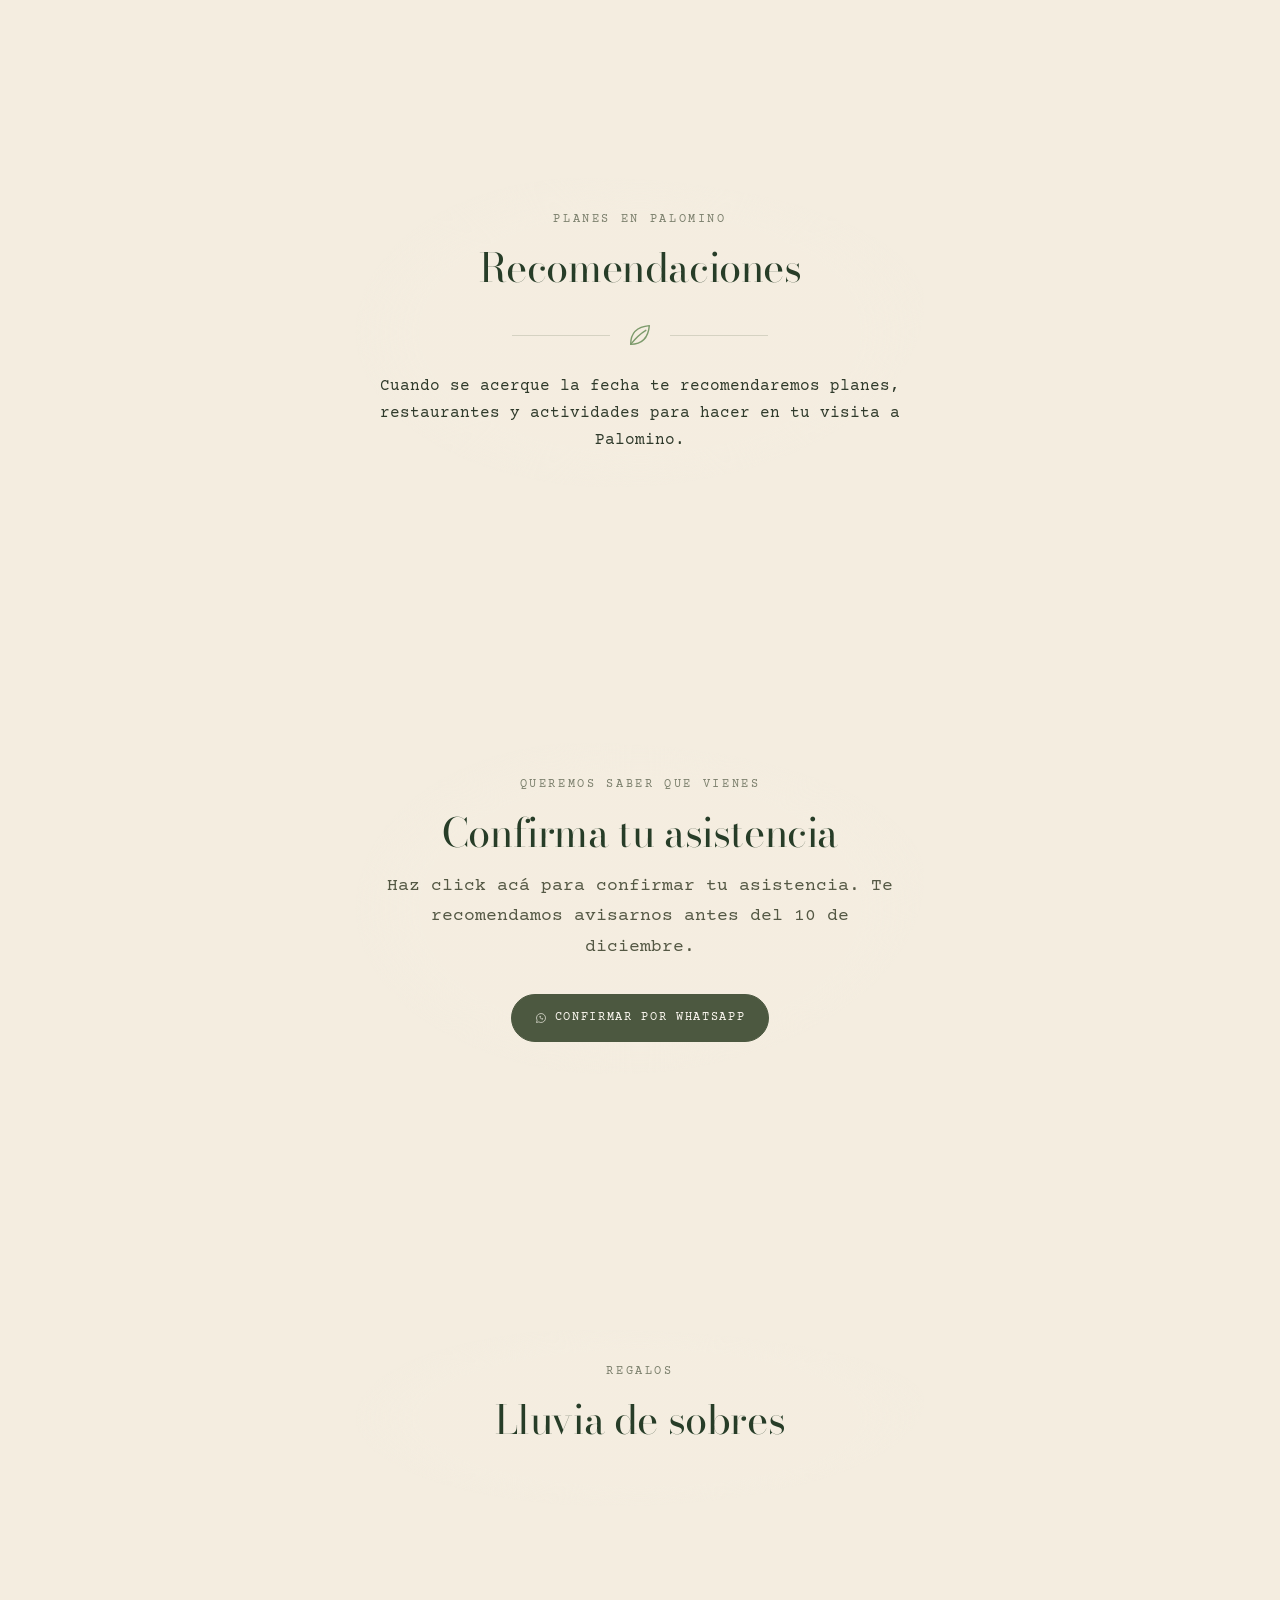
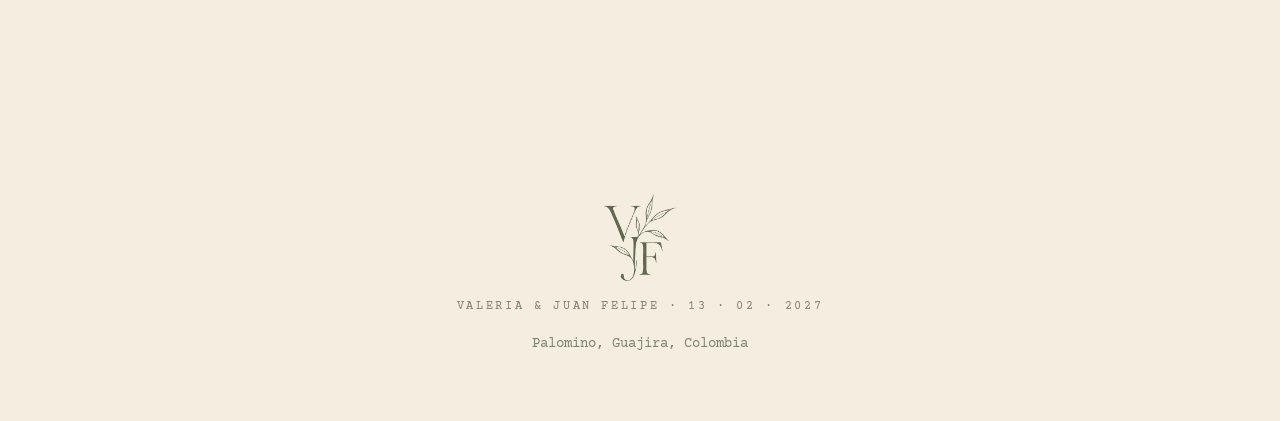
==== commit c43ee4c2: "Hospedaje en Palomino, WhatsApp de Casa Coraje y nueva foto para ellos Co-Authored-By: Claude Opus 5" ====
--- a/index.html
+++ b/index.html
@@ -49,8 +49,8 @@
 
     <!-- ===================== HERO ===================== -->
     <header class="hero">
-      <picture><source srcset="assets/img/wc/selva-01.webp" type="image/webp"><img class="hero__wash hero__wash--a" src="assets/img/wc/selva-01.png" alt="" width="1400" height="1000" fetchpriority="high"></picture>
-      <picture><source srcset="assets/img/wc/selva-02.webp" type="image/webp"><img class="hero__wash hero__wash--b" src="assets/img/wc/selva-02.png" alt="" width="1100" height="900" fetchpriority="high"></picture>
+      <img class="hero__wash hero__wash--a" src="assets/img/wc/selva-01.png" alt="">
+      <img class="hero__wash hero__wash--b" src="assets/img/wc/selva-02.png" alt="">
       <article class="hero__card reveal is-visible">
         <p class="hero__invite mono">los invitamos a celebrar nuestro matrimonio</p>
         <h1 class="display hero__names">
@@ -167,11 +167,11 @@
       <div class="section__inner veil">
         <div class="section__head reveal">
           <p class="eyebrow">Quédate en Palomino</p>
-          <h2 class="display display--section">Dónde hospedarse</h2>
+          <h2 class="display display--section">Dónde hospedarse en Palomino</h2>
           <p class="lead">Hay muchos hoteles y hostales y estos son nuestros recomendados.</p>
         </div>
         <ul class="list-cards reveal" style="--i:1">
-          <li class="list-card"><div><span class="list-card__title">Casa Coraje</span><p class="meta">15% de descuento para invitados</p></div><a class="btn btn--ghost" href="https://www.instagram.com/casacoraje/" target="_blank" rel="noopener">Ver <svg><use href="#i-ext"/></svg></a></li>
+          <li class="list-card"><div><span class="list-card__title">Casa Coraje</span><p class="meta">15% de descuento para invitados</p></div><a class="btn btn--ghost" href="https://wa.me/573134952578?text=Hola%2C%20quisiera%20hospedarme%20en%20Casa%20Coraje%20con%20el%20descuento%20para%20el%20matrimonio%20de%20Valeria%20y%20Juan%20Felipe." target="_blank" rel="noopener">Ver <svg><use href="#i-ext"/></svg></a></li>
           <li class="list-card"><div><span class="list-card__title">Naio Hotels</span><p class="meta">Palomino</p></div><a class="btn btn--ghost" href="https://www.naiohotels.com/es/" target="_blank" rel="noopener">Ver <svg><use href="#i-ext"/></svg></a></li>
           <li class="list-card"><div><span class="list-card__title">Casa del Pavo Real</span><p class="meta">Palomino</p></div><a class="btn btn--ghost" href="https://www.casadelpavoreal.com/" target="_blank" rel="noopener">Ver <svg><use href="#i-ext"/></svg></a></li>
         </ul>
@@ -308,7 +308,7 @@
     <button class="drawer__close" data-drawer-close aria-label="Cerrar"><svg><use href="#i-close"/></svg></button>
   </div>
   <div class="drawer__body stack">
-    <iframe class="map-frame" title="Mapa de Palomino" referrerpolicy="no-referrer-when-downgrade" data-src="https://www.google.com/maps?q=Palomino,+La+Guajira,+Colombia&z=13&output=embed"></iframe>
+    <iframe class="map-frame" title="Mapa de Palomino" loading="lazy" referrerpolicy="no-referrer-when-downgrade" src="https://www.google.com/maps?q=Palomino,+La+Guajira,+Colombia&z=13&output=embed"></iframe>
     <dl class="facts">
       <dt>Encuentro</dt><dd>Bomba de gasolina La Sierrita, sobre la Troncal, en Palomino.</dd>
       <dt>Ceremonia</dt><dd>Hotel One Santuario, a 2 km de la principal, frente al río Palomino · <a class="link" href="https://maps.app.goo.gl/7ZkuoeTQYC2sWVmMA" target="_blank" rel="noopener">ver en Google Maps</a></dd>
@@ -327,13 +327,13 @@
     <p>Vestido largo y zapatos elegantes que sean aptos para caminar en terrenos inestables como arena y piedritas.</p>
     <p class="cluster"><span class="chip">Vestido largo</span><span class="chip">Telas livianas</span><span class="chip chip--sand">Suela plana o bloque</span></p>
     <div class="inspo">
-      <div class="inspo__item"><img data-src="assets/img/vestir/mujeres-01.jpg" alt="Vestido largo plisado verde lima, en la arena" decoding="async"></div>
-      <div class="inspo__item"><img data-src="assets/img/vestir/mujeres-02.jpg" alt="Vestido largo plisado en verdes y dorados" decoding="async"></div>
-      <div class="inspo__item"><img data-src="assets/img/vestir/mujeres-07.jpg" alt="Vestido largo verde salvia con flores bordadas y manga corta" decoding="async"></div>
-      <div class="inspo__item"><img data-src="assets/img/vestir/mujeres-04.jpg" alt="Vestido largo fucsia con falda plisada, entre plátanos" decoding="async"></div>
-      <div class="inspo__item"><img data-src="assets/img/vestir/mujeres-05.jpg" alt="Vestido largo estampado en rojos, de un hombro" decoding="async"></div>
-      <div class="inspo__item"><img data-src="assets/img/vestir/mujeres-06.jpg" alt="Vestido largo naranja con volantes, en la selva" decoding="async"></div>
-      <div class="inspo__item"><img data-src="assets/img/vestir/mujeres-08.jpg" alt="Vestido largo de hombros descubiertos con estampado de acuarela en verdes y fucsias" decoding="async"></div>
+      <div class="inspo__item"><img src="assets/img/vestir/mujeres-01.jpg" alt="Vestido largo plisado verde lima, en la arena" loading="lazy"></div>
+      <div class="inspo__item"><img src="assets/img/vestir/mujeres-02.jpg" alt="Vestido largo plisado en verdes y dorados" loading="lazy"></div>
+      <div class="inspo__item"><img src="assets/img/vestir/mujeres-07.jpg" alt="Vestido largo verde salvia con flores bordadas y manga corta" loading="lazy"></div>
+      <div class="inspo__item"><img src="assets/img/vestir/mujeres-04.jpg" alt="Vestido largo fucsia con falda plisada, entre plátanos" loading="lazy"></div>
+      <div class="inspo__item"><img src="assets/img/vestir/mujeres-05.jpg" alt="Vestido largo estampado en rojos, de un hombro" loading="lazy"></div>
+      <div class="inspo__item"><img src="assets/img/vestir/mujeres-06.jpg" alt="Vestido largo naranja con volantes, en la selva" loading="lazy"></div>
+      <div class="inspo__item"><img src="assets/img/vestir/mujeres-08.jpg" alt="Vestido largo de hombros descubiertos con estampado de acuarela en verdes y fucsias" loading="lazy"></div>
     </div>
   </div>
 </aside>
@@ -348,7 +348,8 @@
     <p class="soft">Pantalón de lino o algodón y zapato cerrado cómodo.</p>
     <p class="cluster"><span class="chip">Guayabera blanca</span><span class="chip">Pantalón beige</span><span class="chip chip--sand">Lino</span></p>
     <div class="inspo">
-      <div class="inspo__item"><img data-src="assets/img/vestir/hombres-01.jpg" alt="Guayabera blanca de lino y pantalón beige, frente al mar" decoding="async"></div>
+      <div class="inspo__item"><img src="assets/img/vestir/hombres-01.jpg" alt="Guayabera blanca de lino y pantalón beige, frente al mar" loading="lazy"></div>
+      <div class="inspo__item"><img src="assets/img/vestir/hombres-02.jpg" alt="Guayabera blanca de alforzas, pantalón de lino crudo y mocasines café, junto al mar" loading="lazy"></div>
     </div>
   </div>
 </aside>
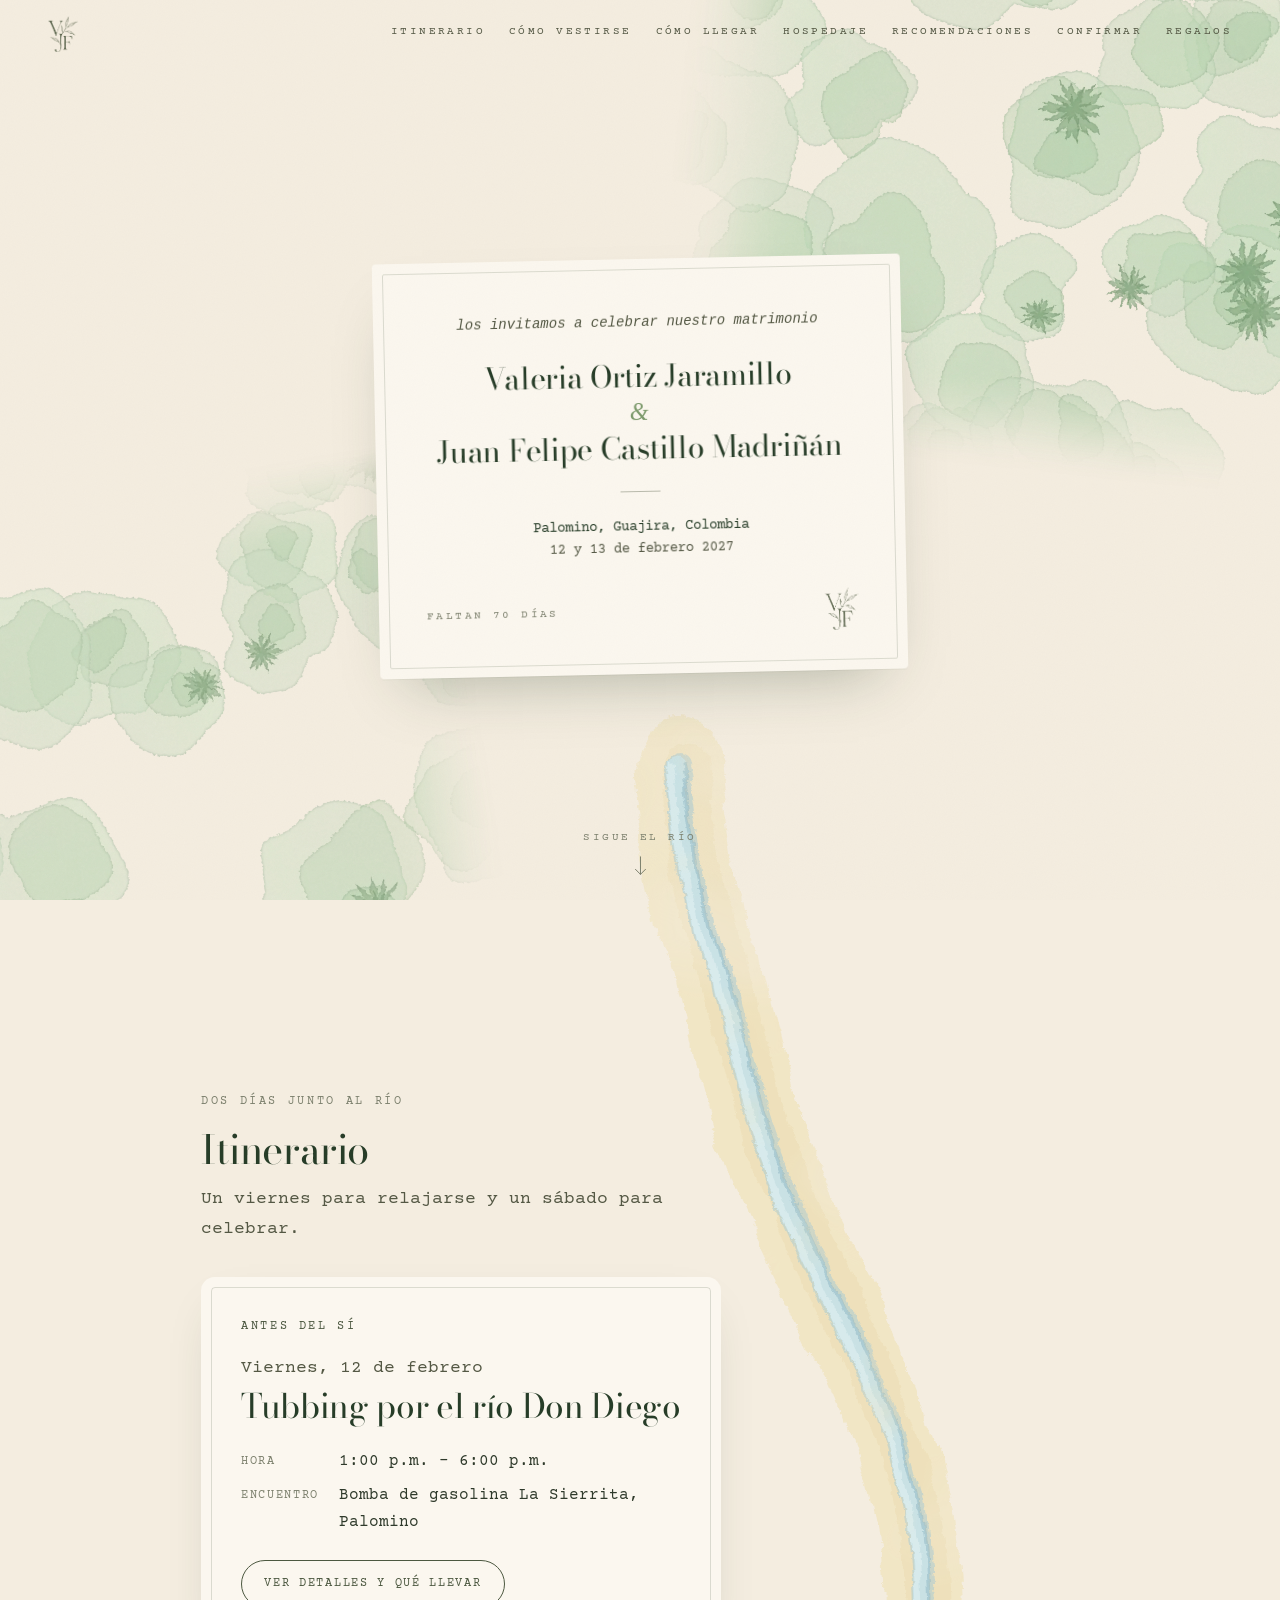
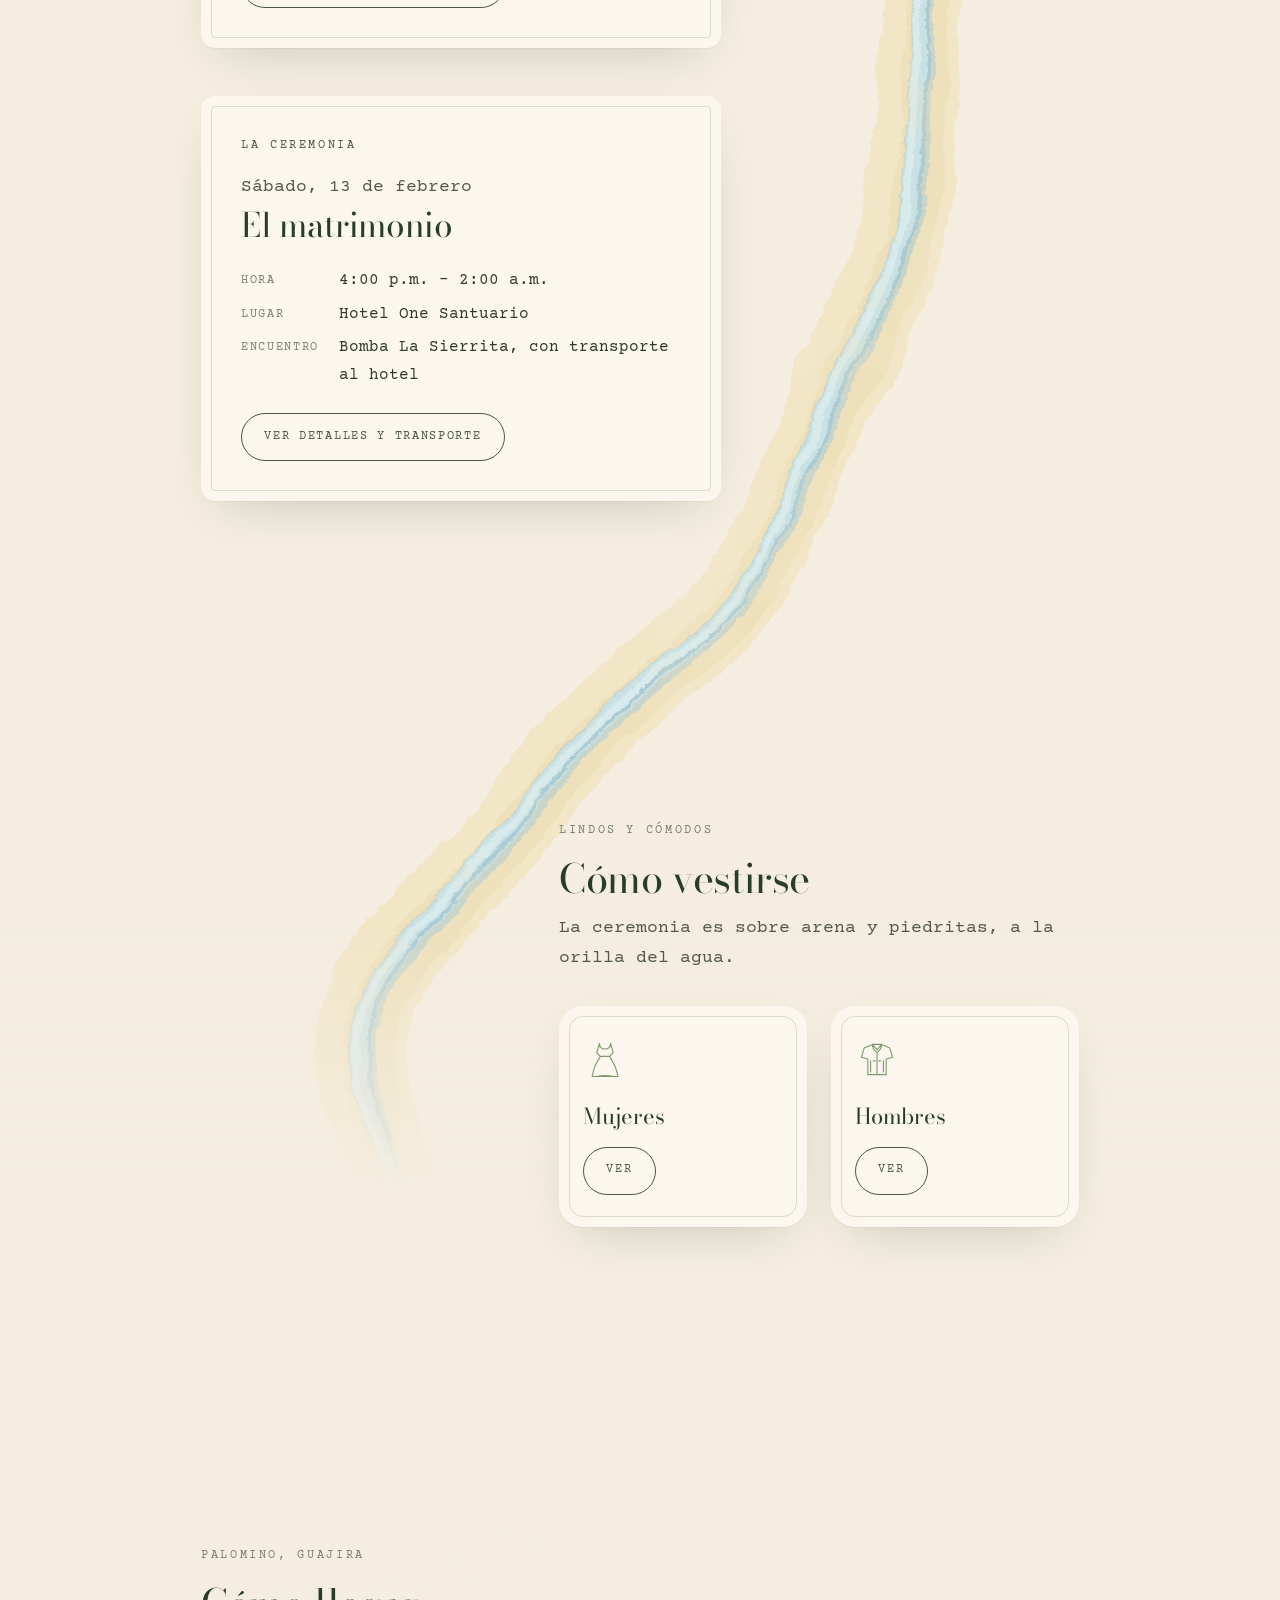
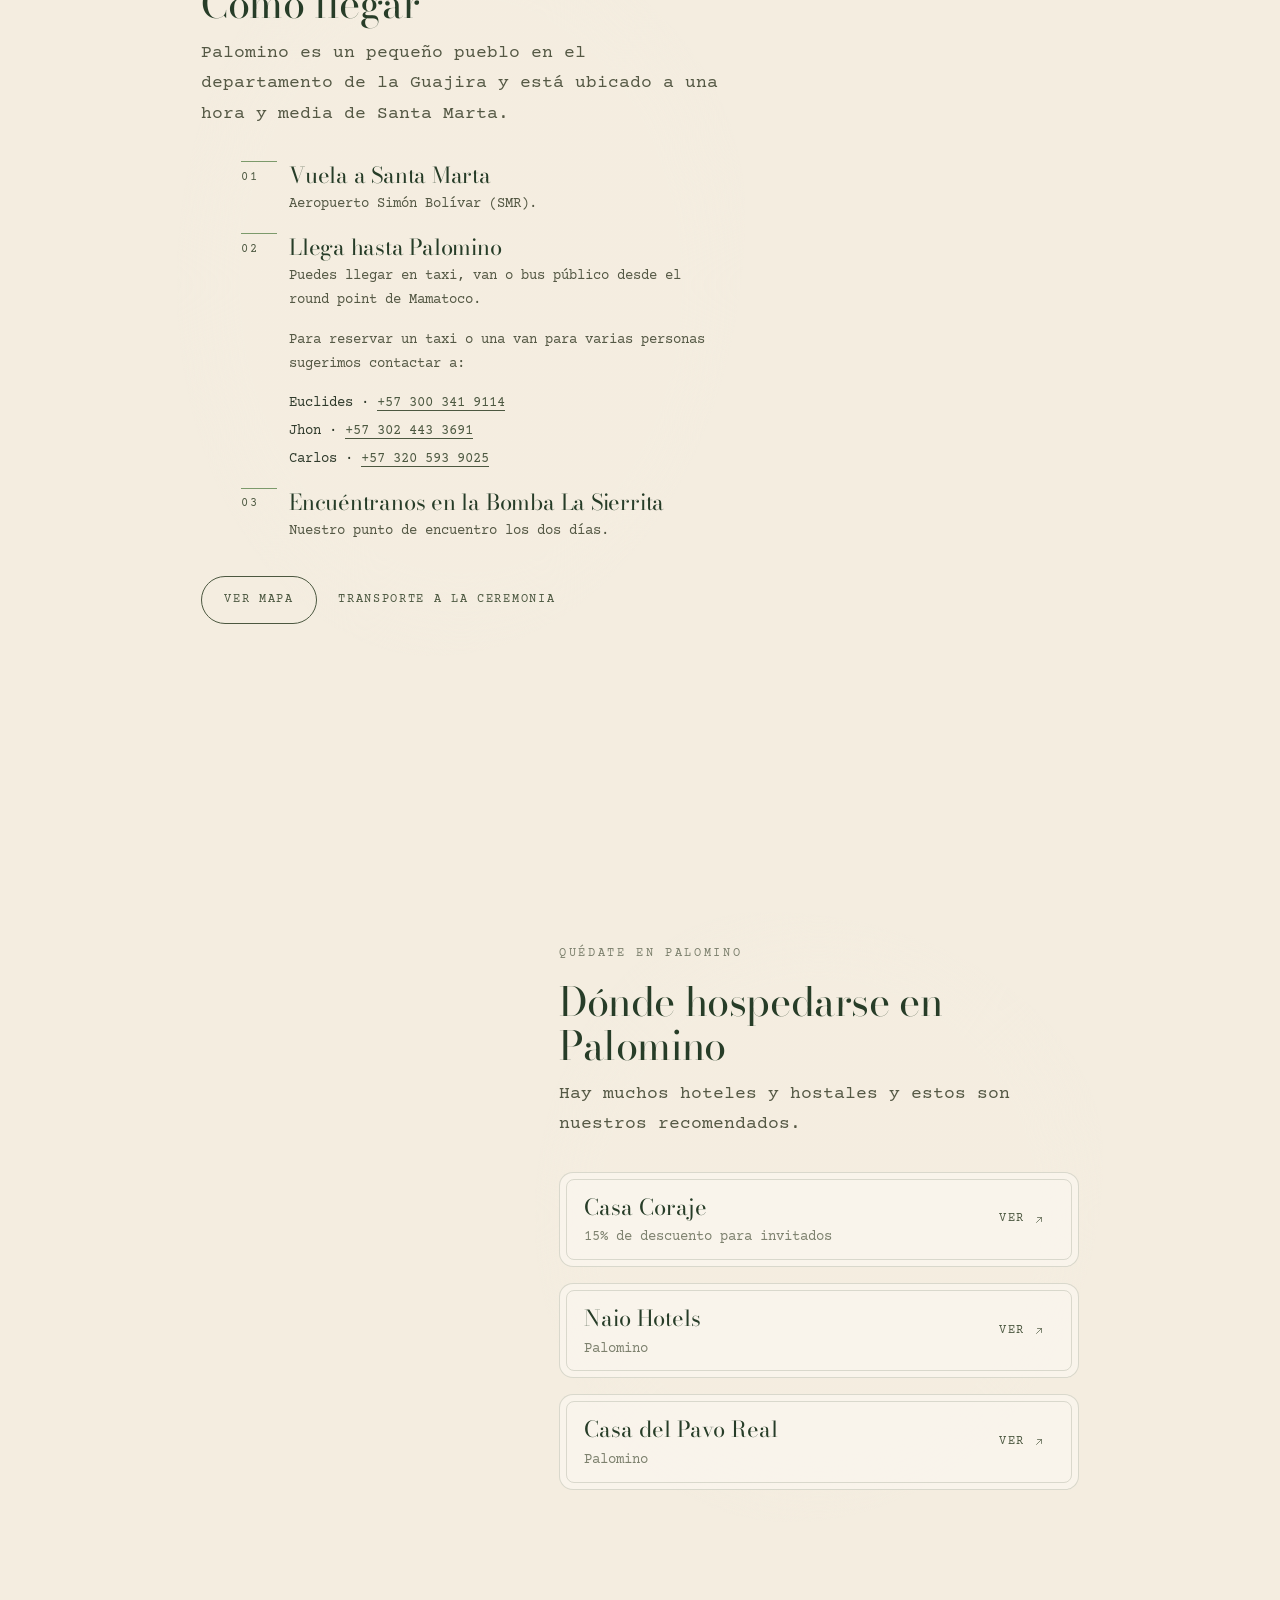
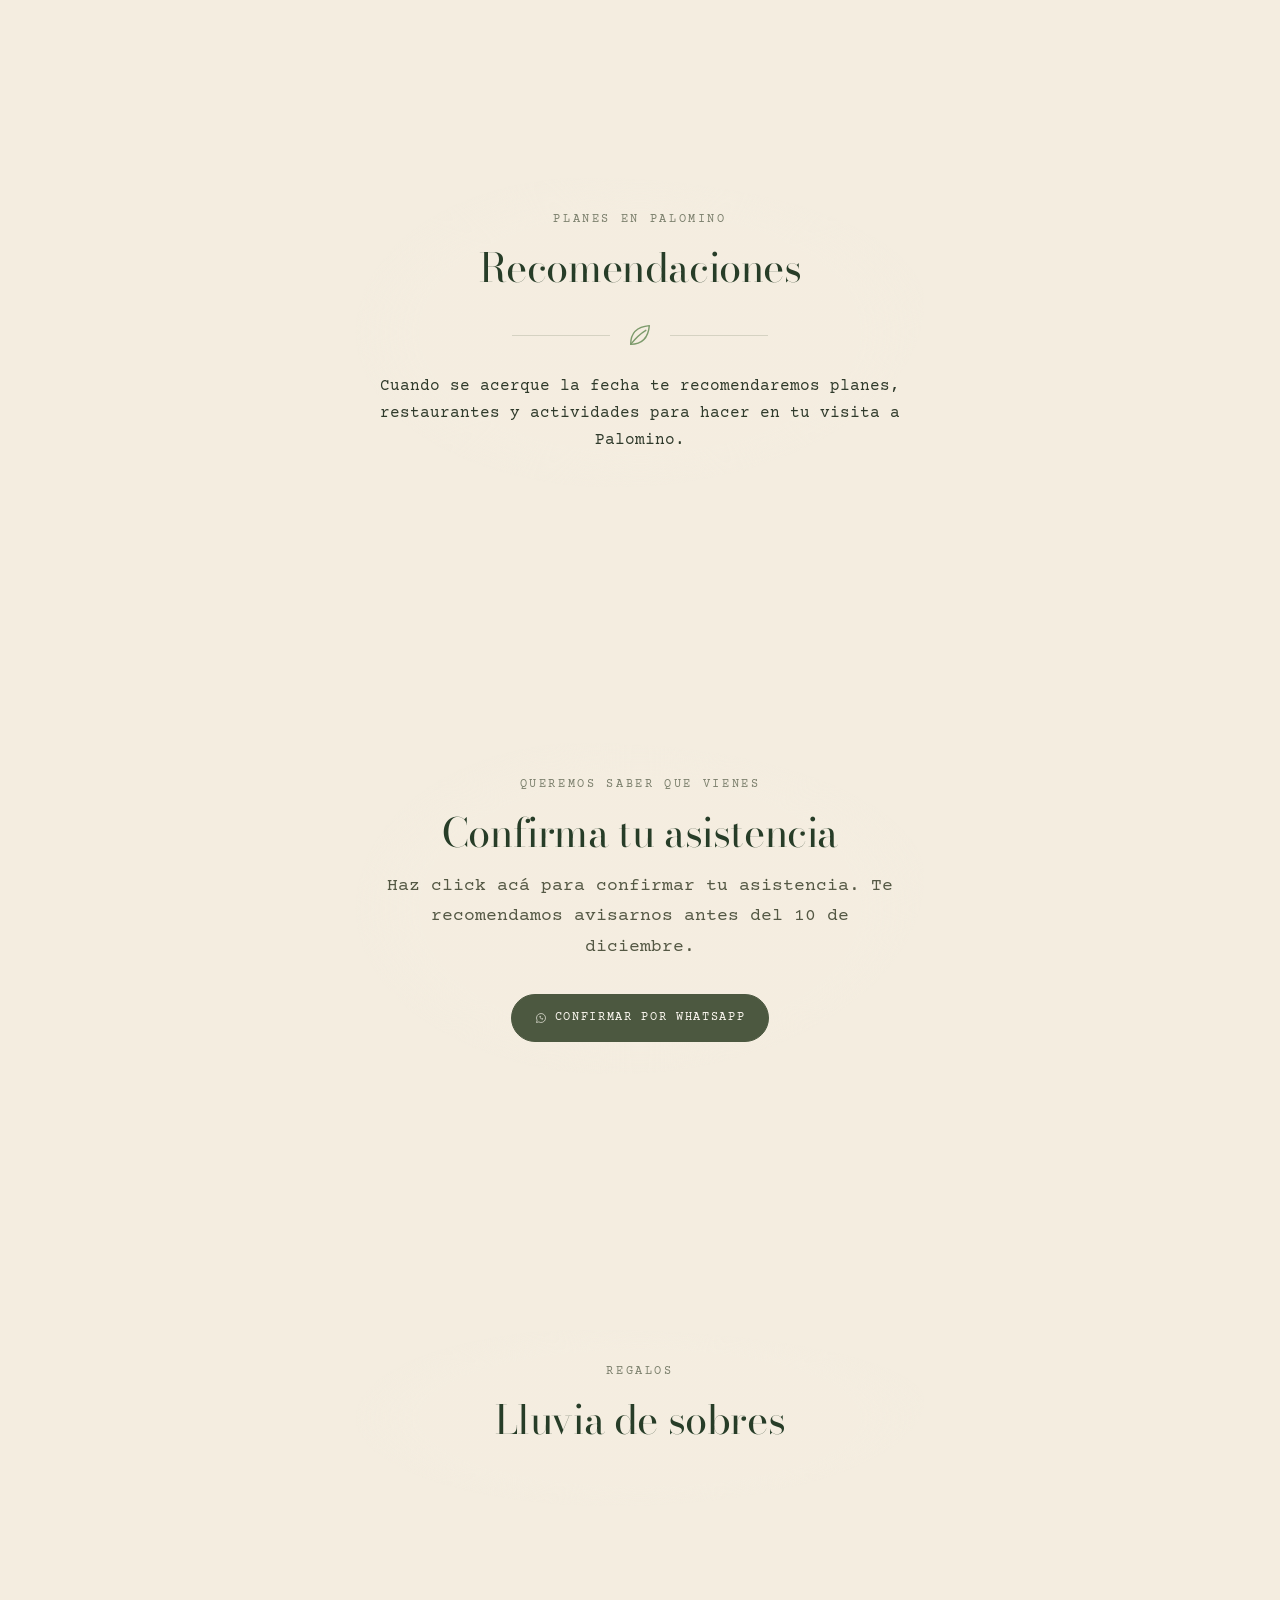
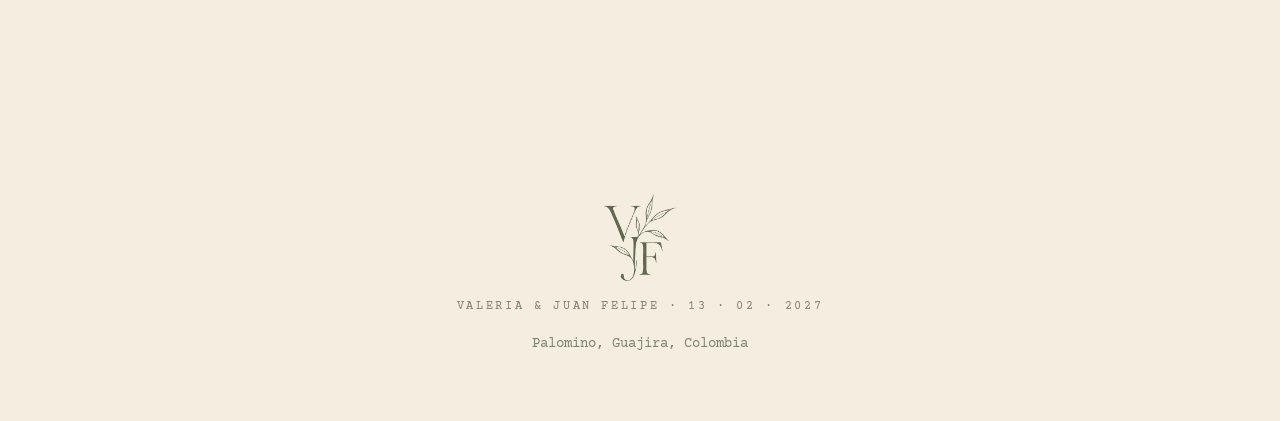
==== commit 7ca88183: "Merge remote-tracking branch 'origin/main' into worktree-hospedaje-whatsapp-ropa # Conflicts: #	inde" ====
--- a/index.html
+++ b/index.html
@@ -49,8 +49,8 @@
 
     <!-- ===================== HERO ===================== -->
     <header class="hero">
-      <img class="hero__wash hero__wash--a" src="assets/img/wc/selva-01.png" alt="">
-      <img class="hero__wash hero__wash--b" src="assets/img/wc/selva-02.png" alt="">
+      <picture><source srcset="assets/img/wc/selva-01.webp" type="image/webp"><img class="hero__wash hero__wash--a" src="assets/img/wc/selva-01.png" alt="" width="1400" height="1000" fetchpriority="high"></picture>
+      <picture><source srcset="assets/img/wc/selva-02.webp" type="image/webp"><img class="hero__wash hero__wash--b" src="assets/img/wc/selva-02.png" alt="" width="1100" height="900" fetchpriority="high"></picture>
       <article class="hero__card reveal is-visible">
         <p class="hero__invite mono">los invitamos a celebrar nuestro matrimonio</p>
         <h1 class="display hero__names">
@@ -308,7 +308,7 @@
     <button class="drawer__close" data-drawer-close aria-label="Cerrar"><svg><use href="#i-close"/></svg></button>
   </div>
   <div class="drawer__body stack">
-    <iframe class="map-frame" title="Mapa de Palomino" loading="lazy" referrerpolicy="no-referrer-when-downgrade" src="https://www.google.com/maps?q=Palomino,+La+Guajira,+Colombia&z=13&output=embed"></iframe>
+    <iframe class="map-frame" title="Mapa de Palomino" referrerpolicy="no-referrer-when-downgrade" data-src="https://www.google.com/maps?q=Palomino,+La+Guajira,+Colombia&z=13&output=embed"></iframe>
     <dl class="facts">
       <dt>Encuentro</dt><dd>Bomba de gasolina La Sierrita, sobre la Troncal, en Palomino.</dd>
       <dt>Ceremonia</dt><dd>Hotel One Santuario, a 2 km de la principal, frente al río Palomino · <a class="link" href="https://maps.app.goo.gl/7ZkuoeTQYC2sWVmMA" target="_blank" rel="noopener">ver en Google Maps</a></dd>
@@ -327,13 +327,13 @@
     <p>Vestido largo y zapatos elegantes que sean aptos para caminar en terrenos inestables como arena y piedritas.</p>
     <p class="cluster"><span class="chip">Vestido largo</span><span class="chip">Telas livianas</span><span class="chip chip--sand">Suela plana o bloque</span></p>
     <div class="inspo">
-      <div class="inspo__item"><img src="assets/img/vestir/mujeres-01.jpg" alt="Vestido largo plisado verde lima, en la arena" loading="lazy"></div>
-      <div class="inspo__item"><img src="assets/img/vestir/mujeres-02.jpg" alt="Vestido largo plisado en verdes y dorados" loading="lazy"></div>
-      <div class="inspo__item"><img src="assets/img/vestir/mujeres-07.jpg" alt="Vestido largo verde salvia con flores bordadas y manga corta" loading="lazy"></div>
-      <div class="inspo__item"><img src="assets/img/vestir/mujeres-04.jpg" alt="Vestido largo fucsia con falda plisada, entre plátanos" loading="lazy"></div>
-      <div class="inspo__item"><img src="assets/img/vestir/mujeres-05.jpg" alt="Vestido largo estampado en rojos, de un hombro" loading="lazy"></div>
-      <div class="inspo__item"><img src="assets/img/vestir/mujeres-06.jpg" alt="Vestido largo naranja con volantes, en la selva" loading="lazy"></div>
-      <div class="inspo__item"><img src="assets/img/vestir/mujeres-08.jpg" alt="Vestido largo de hombros descubiertos con estampado de acuarela en verdes y fucsias" loading="lazy"></div>
+      <div class="inspo__item"><img data-src="assets/img/vestir/mujeres-01.jpg" alt="Vestido largo plisado verde lima, en la arena" decoding="async"></div>
+      <div class="inspo__item"><img data-src="assets/img/vestir/mujeres-02.jpg" alt="Vestido largo plisado en verdes y dorados" decoding="async"></div>
+      <div class="inspo__item"><img data-src="assets/img/vestir/mujeres-07.jpg" alt="Vestido largo verde salvia con flores bordadas y manga corta" decoding="async"></div>
+      <div class="inspo__item"><img data-src="assets/img/vestir/mujeres-04.jpg" alt="Vestido largo fucsia con falda plisada, entre plátanos" decoding="async"></div>
+      <div class="inspo__item"><img data-src="assets/img/vestir/mujeres-05.jpg" alt="Vestido largo estampado en rojos, de un hombro" decoding="async"></div>
+      <div class="inspo__item"><img data-src="assets/img/vestir/mujeres-06.jpg" alt="Vestido largo naranja con volantes, en la selva" decoding="async"></div>
+      <div class="inspo__item"><img data-src="assets/img/vestir/mujeres-08.jpg" alt="Vestido largo de hombros descubiertos con estampado de acuarela en verdes y fucsias" decoding="async"></div>
     </div>
   </div>
 </aside>
@@ -348,8 +348,8 @@
     <p class="soft">Pantalón de lino o algodón y zapato cerrado cómodo.</p>
     <p class="cluster"><span class="chip">Guayabera blanca</span><span class="chip">Pantalón beige</span><span class="chip chip--sand">Lino</span></p>
     <div class="inspo">
-      <div class="inspo__item"><img src="assets/img/vestir/hombres-01.jpg" alt="Guayabera blanca de lino y pantalón beige, frente al mar" loading="lazy"></div>
-      <div class="inspo__item"><img src="assets/img/vestir/hombres-02.jpg" alt="Guayabera blanca de alforzas, pantalón de lino crudo y mocasines café, junto al mar" loading="lazy"></div>
+      <div class="inspo__item"><img data-src="assets/img/vestir/hombres-01.jpg" alt="Guayabera blanca de lino y pantalón beige, frente al mar" decoding="async"></div>
+      <div class="inspo__item"><img data-src="assets/img/vestir/hombres-02.jpg" alt="Guayabera blanca de alforzas, pantalón de lino crudo y mocasines café, junto al mar" decoding="async"></div>
     </div>
   </div>
 </aside>
